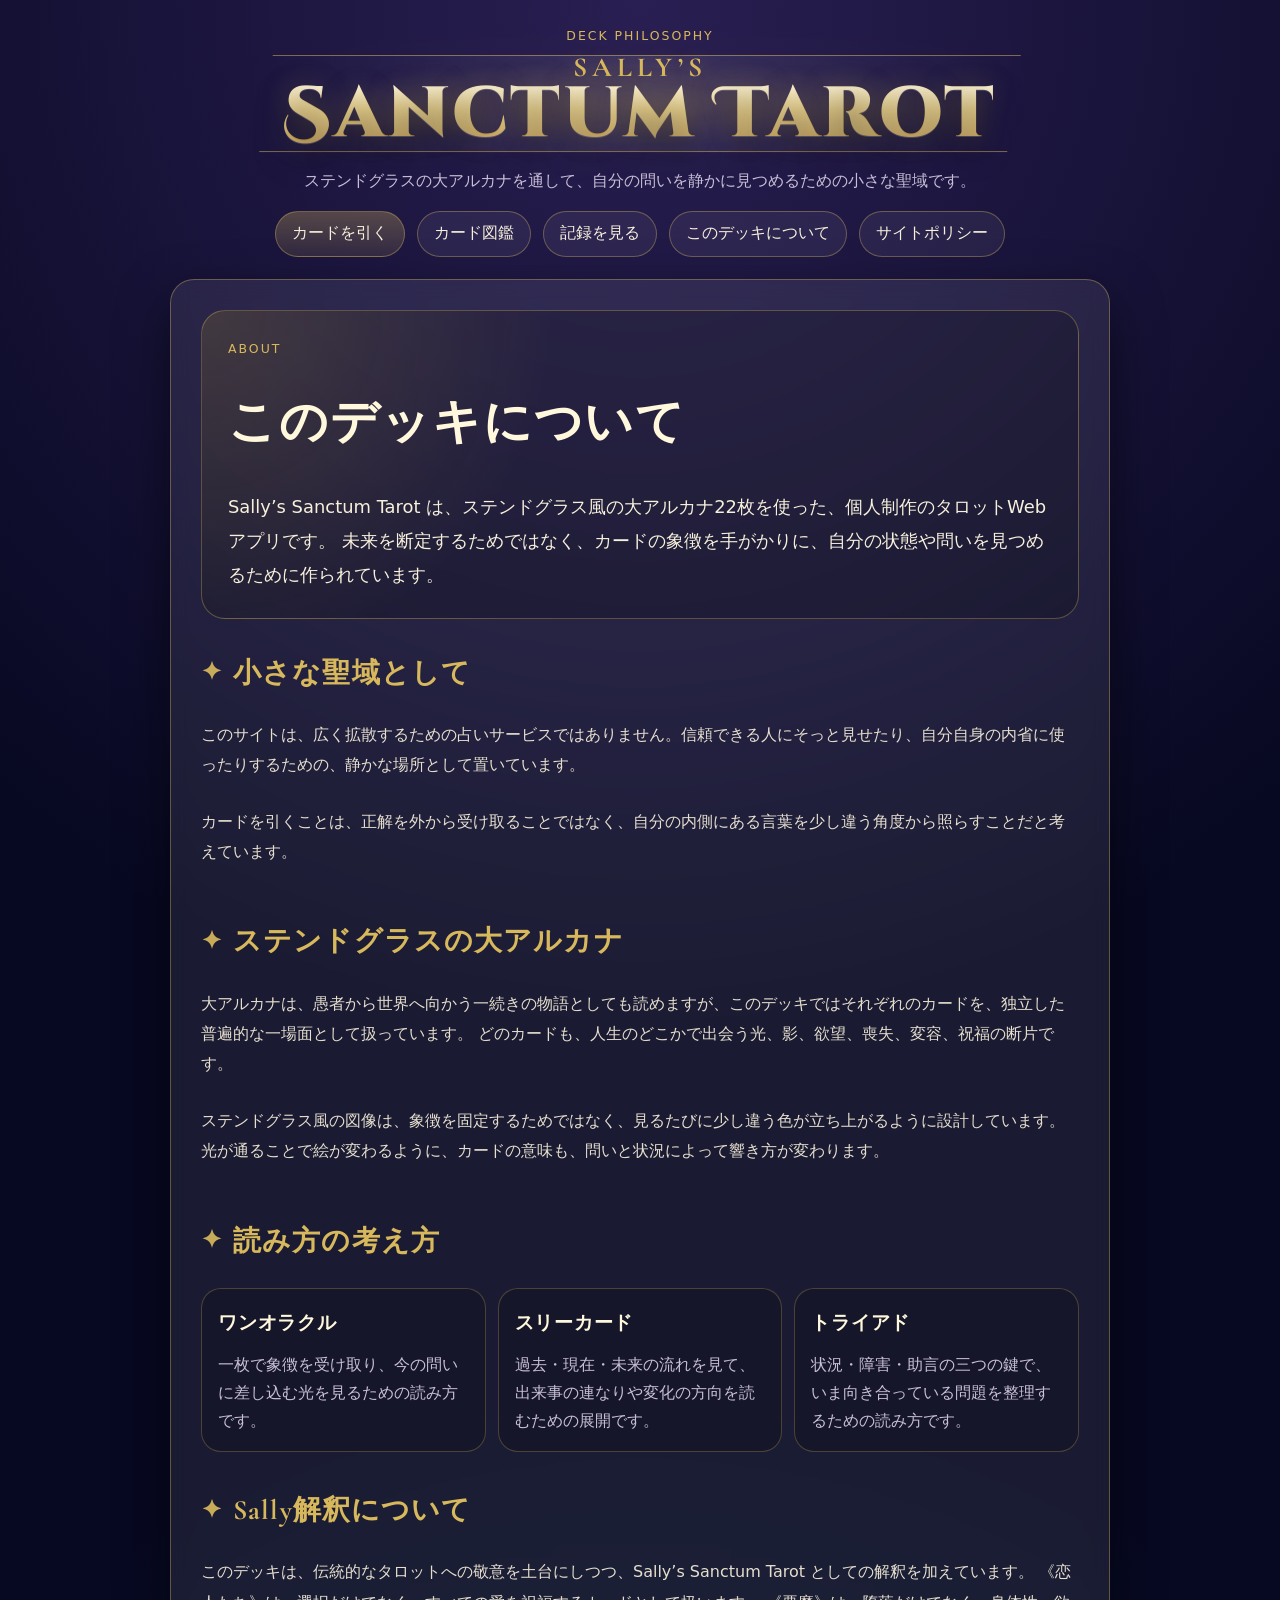
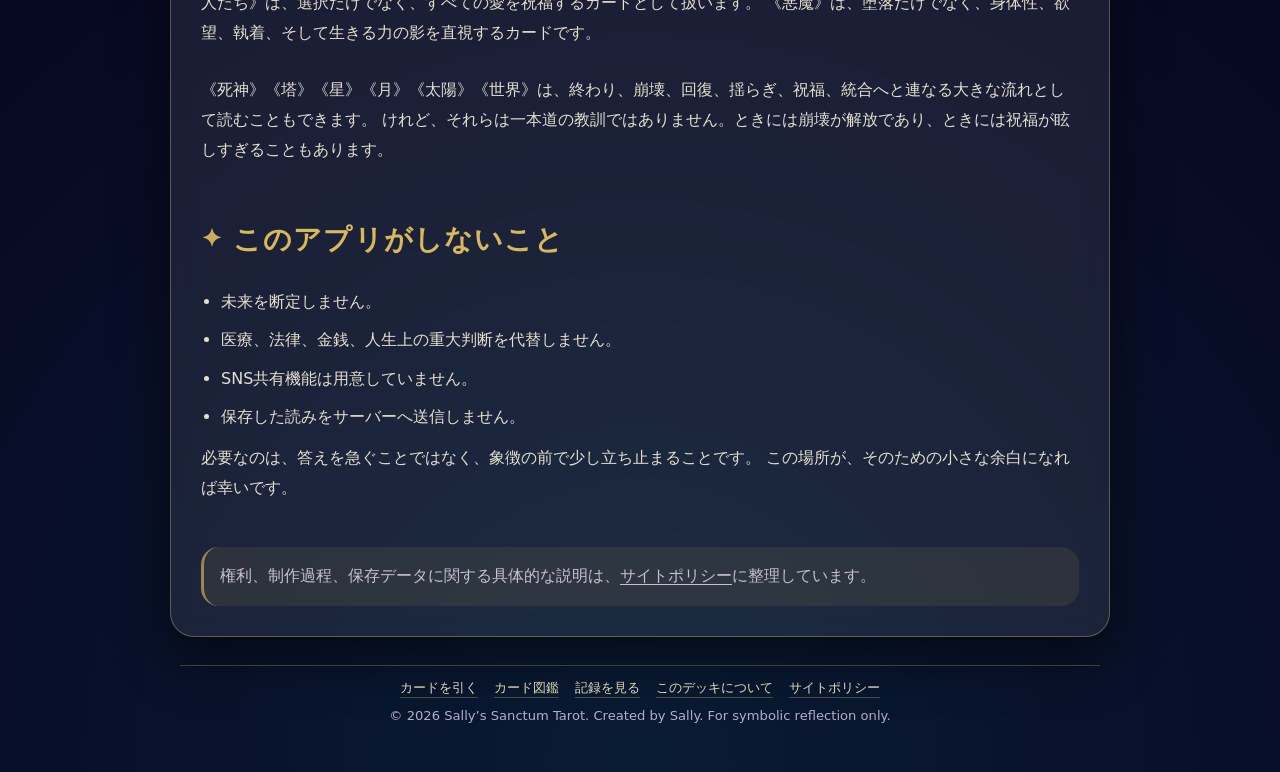
==== about.html @ 6d2faedf "Add files via upload" ====
<!doctype html>
<html lang="ja">
<head>
  <meta charset="utf-8" />
  <meta name="viewport" content="width=device-width, initial-scale=1" />
  <title>About | Sally’s Sanctum Tarot</title>
  <meta name="description" content="Sally’s Sanctum Tarot のデッキ思想。ステンドグラスの大アルカナを通して、象徴的内省のために作られた小さなタロットアプリについて。" />
  <link rel="icon" type="image/png" href="images/favicon.png" />
  <link rel="apple-touch-icon" href="images/favicon.png" />
  <link rel="preconnect" href="https://fonts.googleapis.com" />
  <link rel="preconnect" href="https://fonts.gstatic.com" crossorigin />
  <link href="https://fonts.googleapis.com/css2?family=Cinzel+Decorative:wght@700;900&family=Cormorant+Garamond:wght@600;700&display=swap" rel="stylesheet" />
  <link rel="stylesheet" href="css/app.css" />
  <link rel="stylesheet" href="css/render.css" />
  <script src="js/page.js" defer></script>
</head>
<body>
  <main class="app">
    <header class="app-header">
      <p class="eyebrow">Deck Philosophy</p>
      <h1 class="site-title" aria-label="Sally’s Sanctum Tarot">
        <span class="title-owner">Sally’s</span>
        <span class="title-main">Sanctum Tarot</span>
      </h1>
      <p class="subtitle">ステンドグラスの大アルカナを通して、自分の問いを静かに見つめるための小さな聖域です。</p>
      <nav class="page-nav" aria-label="ページ移動">
        <a class="button-link" href="index.html">カードを引く</a>
        <a class="button-link secondary" href="cards.html">カード図鑑</a>
        <a class="button-link secondary" href="history.html">記録を見る</a>
        <a class="button-link secondary" href="about.html">このデッキについて</a>
        <a class="button-link secondary" href="policy.html">サイトポリシー</a>
      </nav>
    </header>

    <article class="panel about-page" aria-labelledby="about-title">
      <div class="about-hero">
        <p class="eyebrow">About</p>
        <h2 id="about-title">このデッキについて</h2>
        <p class="about-lead">
          Sally’s Sanctum Tarot は、ステンドグラス風の大アルカナ22枚を使った、個人制作のタロットWebアプリです。
          未来を断定するためではなく、カードの象徴を手がかりに、自分の状態や問いを見つめるために作られています。
        </p>
      </div>

      <section class="about-section" aria-labelledby="about-sanctum-title">
        <h3 id="about-sanctum-title">小さな聖域として</h3>
        <p>
          このサイトは、広く拡散するための占いサービスではありません。信頼できる人にそっと見せたり、自分自身の内省に使ったりするための、静かな場所として置いています。
        </p>
        <p>
          カードを引くことは、正解を外から受け取ることではなく、自分の内側にある言葉を少し違う角度から照らすことだと考えています。
        </p>
      </section>

      <section class="about-section" aria-labelledby="about-arcana-title">
        <h3 id="about-arcana-title">ステンドグラスの大アルカナ</h3>
        <p>
          大アルカナは、愚者から世界へ向かう一続きの物語としても読めますが、このデッキではそれぞれのカードを、独立した普遍的な一場面として扱っています。
          どのカードも、人生のどこかで出会う光、影、欲望、喪失、変容、祝福の断片です。
        </p>
        <p>
          ステンドグラス風の図像は、象徴を固定するためではなく、見るたびに少し違う色が立ち上がるように設計しています。
          光が通ることで絵が変わるように、カードの意味も、問いと状況によって響き方が変わります。
        </p>
      </section>

      <section class="about-section" aria-labelledby="about-reading-title">
        <h3 id="about-reading-title">読み方の考え方</h3>
        <div class="principle-grid">
          <section class="principle-card">
            <h4>ワンオラクル</h4>
            <p>一枚で象徴を受け取り、今の問いに差し込む光を見るための読み方です。</p>
          </section>
          <section class="principle-card">
            <h4>スリーカード</h4>
            <p>過去・現在・未来の流れを見て、出来事の連なりや変化の方向を読むための展開です。</p>
          </section>
          <section class="principle-card">
            <h4>トライアド</h4>
            <p>状況・障害・助言の三つの鍵で、いま向き合っている問題を整理するための読み方です。</p>
          </section>
        </div>
      </section>

      <section class="about-section" aria-labelledby="about-symbol-title">
        <h3 id="about-symbol-title">Sally解釈について</h3>
        <p>
          このデッキは、伝統的なタロットへの敬意を土台にしつつ、Sally’s Sanctum Tarot としての解釈を加えています。
          《恋人たち》は、選択だけでなく、すべての愛を祝福するカードとして扱います。
          《悪魔》は、堕落だけでなく、身体性、欲望、執着、そして生きる力の影を直視するカードです。
        </p>
        <p>
          《死神》《塔》《星》《月》《太陽》《世界》は、終わり、崩壊、回復、揺らぎ、祝福、統合へと連なる大きな流れとして読むこともできます。
          けれど、それらは一本道の教訓ではありません。ときには崩壊が解放であり、ときには祝福が眩しすぎることもあります。
        </p>
      </section>

      <section class="about-section" aria-labelledby="about-not-title">
        <h3 id="about-not-title">このアプリがしないこと</h3>
        <ul class="about-list">
          <li>未来を断定しません。</li>
          <li>医療、法律、金銭、人生上の重大判断を代替しません。</li>
          <li>SNS共有機能は用意していません。</li>
          <li>保存した読みをサーバーへ送信しません。</li>
        </ul>
        <p>
          必要なのは、答えを急ぐことではなく、象徴の前で少し立ち止まることです。
          この場所が、そのための小さな余白になれば幸いです。
        </p>
      </section>

      <aside class="about-note" aria-label="補足">
        <p>
          権利、制作過程、保存データに関する具体的な説明は、<a href="policy.html">サイトポリシー</a>に整理しています。
        </p>
      </aside>
    </article>

    <footer class="app-footer" aria-label="サイト情報">
      <nav class="footer-links" aria-label="関連ページ">
        <a href="index.html">カードを引く</a>
        <a href="cards.html">カード図鑑</a>
        <a href="history.html">記録を見る</a>
        <a href="about.html">このデッキについて</a>
        <a href="policy.html">サイトポリシー</a>
      </nav>
      <p>© 2026 Sally’s Sanctum Tarot. Created by Sally. For symbolic reflection only.</p>
    </footer>
  </main>

  <button type="button" id="back-to-top" class="back-to-top" aria-label="ページ上部へ戻る" title="ページ上部へ戻る">↑</button>
</body>
</html>
---- css/app.css ----
:root {
  --bg: #070821;
  --panel: rgba(255, 255, 255, 0.08);
  --panel-strong: rgba(0, 0, 0, 0.34);
  --panel2: rgba(0, 0, 0, 0.22);
  --text: #f7f0dc;
  --muted: #c9bfd6;
  --gold: #d8b85c;
  --gold-soft: rgba(216, 184, 92, 0.16);
  --line: rgba(216, 184, 92, 0.38);
  --line-soft: rgba(255, 255, 255, 0.13);
  --shadow: rgba(0, 0, 0, 0.50);
}

* {
  box-sizing: border-box;
}

body {
  margin: 0;
  min-height: 100vh;
  font-family: system-ui, -apple-system, BlinkMacSystemFont, "Segoe UI", sans-serif;
  color: var(--text);
  background:
    radial-gradient(circle at top, rgba(88, 62, 150, 0.42), transparent 42%),
    radial-gradient(circle at bottom, rgba(14, 84, 103, 0.25), transparent 40%),
    var(--bg);
}

.app {
  width: min(1180px, 100%);
  margin: auto;
  padding: 28px 18px 46px;
}

.app-header {
  text-align: center;
  margin-bottom: 22px;
}

.eyebrow {
  margin: 0 0 8px;
  color: var(--gold);
  letter-spacing: 0.16em;
  text-transform: uppercase;
  font-size: 0.78rem;
}

h1 {
  margin: 0;
}

.site-title {
  position: relative;
  display: inline-grid;
  gap: 0.04em;
  margin: 0 0 12px;
  padding: 0.12em 0.2em 0.18em;
  color: var(--text);
  line-height: 0.94;
  text-align: center;
  text-wrap: balance;
  isolation: isolate;
}

.site-title::before {
  content: "";
  position: absolute;
  inset: 0.14em -0.34em 0.08em;
  z-index: -1;
  border-block: 1px solid rgba(216, 184, 92, 0.52);
  background:
    radial-gradient(ellipse at center, rgba(216, 184, 92, 0.15), transparent 62%),
    linear-gradient(90deg, transparent, rgba(255, 255, 255, 0.09), transparent);
  filter: drop-shadow(0 0 18px rgba(216, 184, 92, 0.16));
  transform: skewX(-8deg);
}

.title-owner {
  font-family: "Cormorant Garamond", Georgia, serif;
  font-size: clamp(1.05rem, 3.5vw, 1.72rem);
  font-weight: 700;
  letter-spacing: 0.18em;
  color: var(--gold);
  text-transform: uppercase;
  text-shadow: 0 0 18px rgba(216, 184, 92, 0.32);
}

.title-main {
  font-family: "Cinzel Decorative", "Cormorant Garamond", Georgia, serif;
  font-size: clamp(2.05rem, 8vw, 4.45rem);
  font-weight: 900;
  letter-spacing: 0.035em;
  background: linear-gradient(180deg, #fff8dd 0%, #e8ca76 42%, #b98b34 100%);
  -webkit-background-clip: text;
  background-clip: text;
  color: transparent;
  text-shadow:
    0 1px 0 rgba(255, 255, 255, 0.18),
    0 0 28px rgba(216, 184, 92, 0.26),
    0 12px 30px rgba(0, 0, 0, 0.55);
}

h2,
h3,
h4 {
  margin: 0 0 10px;
}

p {
  margin-top: 0;
}

.subtitle {
  margin: 0;
  color: var(--muted);
  line-height: 1.75;
}

.panel {
  border: 1px solid var(--line);
  background: var(--panel);
  border-radius: 24px;
  padding: 18px;
  box-shadow: 0 20px 50px var(--shadow);
  backdrop-filter: blur(10px);
}

.question-area {
  display: grid;
  gap: 10px;
  margin-bottom: 16px;
}

label,
.select-label span {
  color: var(--muted);
  font-size: 0.95rem;
}

textarea,
select {
  width: 100%;
  border-radius: 16px;
  border: 1px solid var(--line);
  background: rgba(0, 0, 0, 0.24);
  color: var(--text);
  padding: 14px 15px;
  font: inherit;
  line-height: 1.6;
  outline: none;
}

textarea {
  min-height: 86px;
  resize: vertical;
}

select {
  min-height: 52px;
}

.toggle-label {
  min-height: 52px;
  display: inline-flex;
  align-items: center;
  justify-content: center;
  gap: 10px;
  border: 1px solid var(--line);
  border-radius: 16px;
  background: rgba(0, 0, 0, 0.24);
  color: var(--text);
  padding: 12px 14px;
  cursor: pointer;
  user-select: none;
}

.toggle-label input {
  width: 1.12rem;
  height: 1.12rem;
  accent-color: var(--gold);
}

.toggle-label span {
  color: var(--text);
  font-size: 0.95rem;
}

textarea:focus,
select:focus {
  border-color: var(--gold);
  box-shadow: 0 0 0 3px rgba(216, 184, 92, 0.14);
}

.setting-grid {
  display: grid;
  grid-template-columns: minmax(220px, 360px) repeat(3, minmax(150px, 190px));
  justify-content: center;
  align-items: end;
  gap: 10px;
  margin: 0 0 18px;
}

.select-label {
  display: grid;
  gap: 8px;
}

.controls {
  display: flex;
  flex-wrap: wrap;
  gap: 10px;
  justify-content: center;
  margin: 16px 0 22px;
}

.spread-picker {
  display: grid;
  gap: 12px;
  margin: 18px 0 14px;
}

.spread-picker__prompt {
  margin: 0;
  color: #efe4bf;
  text-align: center;
  line-height: 1.7;
}

.spread-options {
  display: grid;
  grid-template-columns: repeat(3, minmax(0, 1fr));
  gap: 12px;
}

.spread-option {
  min-height: 112px;
  display: grid;
  align-content: center;
  gap: 8px;
  border-radius: 22px;
  padding: 18px 14px;
  text-align: center;
  background:
    radial-gradient(circle at top, rgba(255, 255, 255, 0.12), transparent 42%),
    linear-gradient(180deg, rgba(216, 184, 92, 0.28), rgba(20, 17, 47, 0.62));
}

.spread-option__name {
  color: #fff8dc;
  font-family: "Cormorant Garamond", Georgia, serif;
  font-size: 1.22rem;
  font-weight: 700;
  letter-spacing: 0.06em;
}

.spread-option__desc {
  color: var(--muted);
  font-size: 0.9rem;
  line-height: 1.65;
}

.utility-controls {
  margin-top: 8px;
}

button {
  appearance: none;
  border: 1px solid var(--line);
  border-radius: 999px;
  background: linear-gradient(180deg, rgba(216, 184, 92, 0.30), rgba(216, 184, 92, 0.12));
  color: var(--text);
  padding: 11px 16px;
  font: inherit;
  cursor: pointer;
  transition: transform 0.16s ease, background 0.16s ease, border-color 0.16s ease;
}

button:hover,
button:focus-visible {
  transform: translateY(-1px);
  border-color: var(--gold);
  background: linear-gradient(180deg, rgba(216, 184, 92, 0.42), rgba(216, 184, 92, 0.18));
}

button.secondary {
  background: rgba(255, 255, 255, 0.06);
}

button[hidden],
[hidden] {
  display: none !important;
}

.reading-root {
  display: grid;
  gap: 18px;
}

.library {
  margin-top: 18px;
}

.library-grid {
  display: grid;
  grid-template-columns: 1fr;
  gap: 16px;
  margin-top: 16px;
}

.library-card-full {
  display: grid;
  grid-template-columns: minmax(140px, 210px) 1fr;
  gap: 16px;
  border: 1px solid var(--line);
  border-radius: 22px;
  padding: 14px;
  background: rgba(0, 0, 0, 0.18);
  line-height: 1.7;
}

.library-card-full img {
  width: 100%;
  border-radius: 16px;
  border: 1px solid var(--line-soft);
  box-shadow: 0 14px 30px var(--shadow);
}

.library-body h3 {
  color: var(--gold);
  font-size: 1.28rem;
}

.app-footer {
  margin-top: 18px;
  text-align: center;
  color: var(--muted);
  font-size: 0.9rem;
  line-height: 1.7;
}

.muted {
  color: var(--muted);
}

@media (max-width: 720px) {
  .library-card-full {
    grid-template-columns: 1fr;
  }

  .library-card-full img {
    width: min(240px, 100%);
    margin: auto;
  }
}

@media (max-width: 720px) {
  .spread-options {
    grid-template-columns: 1fr;
  }

  .spread-option {
    min-height: 92px;
  }
}

@media (max-width: 900px) {
  .setting-grid {
    grid-template-columns: repeat(2, minmax(0, 1fr));
    max-width: 680px;
    margin-inline: auto;
  }

  .setting-grid .select-label {
    grid-column: 1 / -1;
  }
}

@media (max-width: 520px) {
  .panel {
    padding: 14px;
  }

  button {
    width: 100%;
  }

  .setting-grid {
    grid-template-columns: 1fr;
  }
}

/* v21: question input removed; compact, accessible select styling. */
.question-area {
  display: none;
}

select {
  appearance: none;
  -webkit-appearance: none;
  color: var(--text);
  background-color: #14112f;
  background-image:
    linear-gradient(45deg, transparent 50%, var(--gold) 50%),
    linear-gradient(135deg, var(--gold) 50%, transparent 50%),
    linear-gradient(to right, rgba(216, 184, 92, 0.22), rgba(216, 184, 92, 0.22));
  background-position:
    calc(100% - 21px) 50%,
    calc(100% - 15px) 50%,
    calc(100% - 44px) 50%;
  background-size: 6px 6px, 6px 6px, 1px 62%;
  background-repeat: no-repeat;
  padding-right: 56px;
  border-color: rgba(216, 184, 92, 0.62);
  box-shadow: inset 0 0 0 1px rgba(255, 255, 255, 0.05);
}

select:hover {
  border-color: var(--gold);
  background-color: #19143a;
}

select:focus,
select:focus-visible {
  border-color: var(--gold);
  box-shadow: 0 0 0 3px rgba(216, 184, 92, 0.22), inset 0 0 0 1px rgba(255, 255, 255, 0.06);
}

select option {
  background-color: #14112f;
  color: #f7f0dc;
}

select option:checked {
  background-color: #3b2f67;
  color: #fff8dc;
}

.select-label span {
  color: #efe4bf;
}

@media (max-width: 520px) {
  .setting-grid {
    grid-template-columns: 1fr;
    gap: 10px;
  }

  .toggle-label {
    justify-content: flex-start;
  }
}

@media (max-width: 520px) {
  .site-title {
    gap: 0.02em;
    margin-bottom: 10px;
    padding-inline: 0;
  }

  .site-title::before {
    inset-inline: -0.1em;
  }

  .title-owner {
    letter-spacing: 0.14em;
  }

  .title-main {
    letter-spacing: 0.015em;
  }
}


/* v26: Compact one-line footer and back-to-top control. */
.app-footer {
  margin: 28px auto 0;
  width: min(920px, 100%);
  border-top: 1px solid rgba(216, 184, 92, 0.34);
  padding: 12px 8px 0;
  text-align: center;
  color: rgba(201, 191, 214, 0.9);
  font-size: 0.82rem;
  line-height: 1.5;
}

.app-footer p {
  margin: 0;
  white-space: normal;
}

.back-to-top {
  position: fixed;
  right: max(16px, env(safe-area-inset-right));
  bottom: max(16px, env(safe-area-inset-bottom));
  z-index: 30;
  width: 48px;
  height: 48px;
  display: inline-grid;
  place-items: center;
  padding: 0;
  border-radius: 999px;
  border: 1px solid rgba(216, 184, 92, 0.72);
  background:
    radial-gradient(circle at 35% 20%, rgba(255, 255, 255, 0.22), transparent 36%),
    linear-gradient(180deg, rgba(216, 184, 92, 0.32), rgba(20, 17, 47, 0.94));
  color: #fff8dc;
  box-shadow:
    0 12px 34px rgba(0, 0, 0, 0.48),
    0 0 22px rgba(216, 184, 92, 0.18);
  font-size: 1.35rem;
  line-height: 1;
  opacity: 0;
  pointer-events: none;
  transform: translateY(12px) scale(0.94);
  transition: opacity 180ms ease, transform 180ms ease, border-color 180ms ease;
}

.back-to-top.is-visible {
  opacity: 1;
  pointer-events: auto;
  transform: translateY(0) scale(1);
}

.back-to-top:hover {
  border-color: var(--gold);
  transform: translateY(-2px) scale(1.03);
}

.back-to-top:focus-visible {
  outline: 3px solid rgba(255, 248, 220, 0.85);
  outline-offset: 3px;
}

@media (max-width: 520px) {
  .app-footer {
    margin-top: 22px;
    padding-inline: 6px;
    font-size: 0.75rem;
  }

  .back-to-top {
    width: 44px;
    height: 44px;
    right: max(12px, env(safe-area-inset-right));
    bottom: max(12px, env(safe-area-inset-bottom));
    font-size: 1.22rem;
  }
}

/* User display preferences. */
html.animations-off,
body.animations-off {
  scroll-behavior: auto !important;
}

body.animations-off .reading-root *,
body.animations-off .reading-root *::before,
body.animations-off .reading-root *::after {
  animation: none !important;
  transition: none !important;
}

body.animations-off .slot {
  opacity: 1 !important;
  transform: none !important;
}

body.animations-off .slot .card {
  transition: none !important;
}

body.animations-off .slot.synergy-glow .card-stage::after {
  opacity: 0 !important;
  box-shadow: none !important;
}

body.animations-off .detail-carousel .detail-panel {
  transition: none !important;
}

/* v30: local reading history. */
.button-link {
  appearance: none;
  display: inline-flex;
  align-items: center;
  justify-content: center;
  min-height: 46px;
  border: 1px solid var(--line);
  border-radius: 999px;
  background: linear-gradient(180deg, rgba(216, 184, 92, 0.30), rgba(216, 184, 92, 0.12));
  color: var(--text);
  padding: 11px 16px;
  font: inherit;
  text-decoration: none;
  cursor: pointer;
  transition: transform 0.16s ease, background 0.16s ease, border-color 0.16s ease;
}

.button-link:hover,
.button-link:focus-visible {
  transform: translateY(-1px);
  border-color: var(--gold);
  background: linear-gradient(180deg, rgba(216, 184, 92, 0.42), rgba(216, 184, 92, 0.18));
}

.button-link.secondary {
  background: rgba(255, 255, 255, 0.06);
}

.page-nav {
  display: flex;
  flex-wrap: wrap;
  justify-content: center;
  gap: 12px;
  margin-top: 16px;
}

.page-nav .button-link {
  width: auto;
}

.reading-actions {
  display: flex;
  align-items: center;
  justify-content: space-between;
  gap: 14px;
  padding: 12px 14px;
  border: 1px solid var(--line-soft);
  border-radius: 18px;
  background: linear-gradient(180deg, rgba(216, 184, 92, 0.12), rgba(0, 0, 0, 0.14));
}

.reading-action-buttons {
  display: flex;
  flex-wrap: wrap;
  justify-content: flex-end;
  gap: 10px;
}

.reading-actions .reading-save-status {
  min-height: 0;
  text-align: left;
}

.reading-actions .reading-action-buttons button {
  flex: 0 0 auto;
  min-height: 40px;
  padding: 9px 14px;
}

.reading-actions--top {
  margin: 18px 0 16px;
}

.reading-actions--bottom {
  margin-top: 18px;
}

.reading-actions button[disabled] {
  cursor: default;
  opacity: 0.72;
  transform: none;
}

.reading-save-status {
  min-height: 1.6em;
  margin: 0;
  color: var(--muted);
  line-height: 1.6;
  text-align: center;
}

.reading-save-status a {
  color: var(--gold);
}

@media (max-width: 640px) {
  .reading-actions {
    align-items: stretch;
    flex-direction: column;
    text-align: center;
  }

  .reading-actions .reading-save-status {
    text-align: center;
  }

  .reading-action-buttons {
    justify-content: center;
    width: 100%;
  }

  .reading-action-buttons button {
    flex: 1 1 150px;
  }
}

.history-page {
  display: grid;
  gap: 16px;
}

.history-page-header {
  display: flex;
  justify-content: space-between;
  align-items: start;
  gap: 14px;
}

.history-page-header .eyebrow {
  margin-bottom: 4px;
}

.history-page-header h2 {
  color: var(--text);
}

.storage-note {
  margin: 0;
  border: 1px solid var(--line-soft);
  border-radius: 16px;
  padding: 12px 14px;
  background: rgba(0, 0, 0, 0.18);
  color: var(--muted);
  line-height: 1.75;
}

.history-filters {
  display: grid;
  grid-template-columns: minmax(160px, 1fr) minmax(160px, 1fr) minmax(150px, 0.85fr) auto;
  align-items: end;
  gap: 12px;
  border: 1px solid var(--line-soft);
  border-radius: 18px;
  padding: 14px;
  background: rgba(0, 0, 0, 0.14);
}

.history-filter-field {
  display: grid;
  gap: 7px;
}

.history-filter-field label {
  color: #efe4bf;
  font-size: 0.88rem;
  letter-spacing: 0.08em;
}

.history-filter-field select,
.history-filter-field input[type="date"] {
  width: 100%;
  min-height: 44px;
  border: 1px solid var(--line);
  border-radius: 12px;
  background: rgba(20, 12, 34, 0.94);
  color: var(--text);
  padding: 10px 12px;
  font: inherit;
  color-scheme: dark;
}

.history-filter-field select:focus,
.history-filter-field input[type="date"]:focus {
  outline: 2px solid rgba(216, 184, 92, 0.78);
  outline-offset: 2px;
  border-color: var(--gold);
}

.history-filter-actions {
  display: flex;
  align-items: end;
}

.history-filter-actions button {
  min-height: 44px;
  white-space: nowrap;
}

.history-filter-actions button:not([disabled]) {
  border-color: rgba(216, 184, 92, 0.62);
  color: #fff5d4;
}

.history-filter-actions button[disabled] {
  cursor: default;
  opacity: 0.62;
  transform: none;
}

.history-filter-status {
  grid-column: 1 / -1;
  margin: 0;
  color: var(--muted);
  font-size: 0.92rem;
  line-height: 1.6;
}

.history-root {
  display: grid;
  gap: 14px;
}

.history-entry {
  border: 1px solid var(--line);
  border-radius: 22px;
  padding: 14px;
  background: rgba(0, 0, 0, 0.18);
  box-shadow: 0 14px 34px rgba(0, 0, 0, 0.22);
}

.history-entry-header {
  display: flex;
  justify-content: space-between;
  align-items: start;
  gap: 14px;
  margin-bottom: 10px;
}

.history-entry-header h3 {
  margin-bottom: 5px;
  color: var(--gold);
  font-family: "Cormorant Garamond", Georgia, serif;
  font-size: 1.32rem;
  letter-spacing: 0.04em;
}

.history-date,
.history-meta,
.history-flow,
.history-summary {
  line-height: 1.75;
}

.history-date {
  margin: 0 0 4px;
  color: #efe4bf;
  font-size: 0.92rem;
}

.history-meta,
.history-flow {
  margin: 0;
  color: var(--muted);
}

.history-summary {
  margin: 10px 0 0;
  color: var(--text);
}

.history-thumbnail-strip {
  display: flex;
  flex-wrap: wrap;
  align-items: flex-start;
  gap: 8px;
  margin: 10px 0 6px;
}

.history-thumbnail-button {
  position: relative;
  display: grid;
  justify-items: center;
  gap: 5px;
  width: 54px;
  min-height: auto;
  padding: 0;
  border: 0;
  border-radius: 12px;
  background: transparent;
  color: var(--muted);
  font-size: 0.72rem;
  line-height: 1.25;
  box-shadow: none;
}

.history-thumbnail-button img {
  display: block;
  width: 46px;
  aspect-ratio: 2 / 3;
  object-fit: cover;
  border: 1px solid var(--line-soft);
  border-radius: 8px;
  background: #111;
  box-shadow: 0 8px 18px rgba(0, 0, 0, 0.30);
  transition: transform 160ms ease, filter 160ms ease, border-color 160ms ease;
}

.history-thumbnail-button.reversed img {
  transform: rotate(180deg);
}

.history-thumbnail-button:hover,
.history-thumbnail-button:focus-visible {
  transform: none;
  background: transparent;
}

.history-thumbnail-button:hover img,
.history-thumbnail-button:focus-visible img {
  filter: brightness(1.08) saturate(1.08);
  border-color: rgba(216, 184, 92, 0.72);
}

.history-thumbnail-button.reversed:hover img,
.history-thumbnail-button.reversed:focus-visible img {
  transform: rotate(180deg) translateY(-1px);
}

.history-thumbnail-button:not(.reversed):hover img,
.history-thumbnail-button:not(.reversed):focus-visible img {
  transform: translateY(-1px);
}

.history-thumbnail-button span {
  max-width: 72px;
  overflow: hidden;
  text-overflow: ellipsis;
  white-space: nowrap;
}

.history-entry-actions {
  display: flex;
  flex-wrap: wrap;
  justify-content: flex-end;
  gap: 8px;
}

button.danger,
.button-link.danger {
  border-color: rgba(236, 145, 145, 0.42);
}

button.danger:hover,
button.danger:focus-visible,
.button-link.danger:hover,
.button-link.danger:focus-visible {
  border-color: rgba(255, 184, 184, 0.78);
}

.history-detail {
  display: grid;
  gap: 16px;
  margin-top: 14px;
  padding-top: 14px;
  border-top: 1px solid var(--line-soft);
}

.history-card-list {
  display: grid;
  gap: 12px;
}

.history-card-item {
  display: grid;
  grid-template-columns: minmax(86px, 132px) minmax(0, 1fr);
  gap: 14px;
  border: 1px solid var(--line-soft);
  border-radius: 18px;
  padding: 12px;
  background: rgba(0, 0, 0, 0.16);
}

.history-card-figure {
  margin: 0;
  align-self: start;
}

.history-card-image-button {
  position: relative;
  display: block;
  width: 100%;
  border-radius: 13px;
}

.history-card-image-button img {
  transition: filter 180ms ease, transform 180ms ease;
}

.history-card-image-button:hover img,
.history-card-image-button:focus-visible img {
  filter: brightness(1.08) saturate(1.08);
}

.history-card-image-button:hover .image-zoom-hint,
.history-card-image-button:focus-visible .image-zoom-hint {
  opacity: 1;
  transform: translateY(0);
}

.history-card-figure img {
  width: 100%;
  aspect-ratio: 2 / 3;
  object-fit: cover;
  display: block;
  border-radius: 13px;
  border: 1px solid var(--line-soft);
  box-shadow: 0 12px 24px var(--shadow);
  background: #111;
}

.history-card-figure.reversed img {
  transform: rotate(180deg);
}

.history-card-body {
  min-width: 0;
  line-height: 1.75;
}

.history-card-body h4 {
  margin-bottom: 4px;
  color: var(--text);
  font-size: 1.12rem;
}

.history-card-body .slot-title {
  text-align: left;
}

.history-pairs {
  display: grid;
  gap: 10px;
}

.history-pairs h3 {
  color: var(--gold);
}

.history-empty p {
  margin-bottom: 6px;
}

@media (max-width: 720px) {
  .history-page-header,
  .history-entry-header {
    display: grid;
  }

  .history-card-item {
    grid-template-columns: minmax(0, 1fr);
    gap: 12px;
  }

  .history-card-figure {
    width: min(152px, 44vw);
    justify-self: center;
  }

  .history-card-body {
    width: 100%;
  }

  .history-filters {
    grid-template-columns: 1fr;
  }

  .history-filter-actions {
    align-items: stretch;
  }

  .history-filter-actions button {
    width: 100%;
  }

  .history-entry-actions {
    justify-content: stretch;
  }

  .history-entry-actions button {
    flex: 1 1 auto;
  }
}

@media (max-width: 520px) {
  .button-link {
    width: 100%;
  }

  .page-nav {
    align-items: stretch;
  }

  .history-card-item {
    padding: 10px;
  }

  .history-thumbnail-strip {
    gap: 7px;
  }

  .history-thumbnail-button {
    width: 50px;
  }

  .history-thumbnail-button img {
    width: 42px;
  }

  .history-card-figure {
    width: min(140px, 52vw);
  }

  .history-entry-actions button {
    width: 100%;
  }
}


/* v41: About / Deck Philosophy page. */
.footer-links {
  display: flex;
  flex-wrap: wrap;
  justify-content: center;
  gap: 8px 16px;
  margin: 0 0 8px;
}

.footer-links a {
  color: #efe4bf;
  text-decoration: none;
  border-bottom: 1px solid rgba(216, 184, 92, 0.34);
  transition: color 160ms ease, border-color 160ms ease;
}

.footer-links a:hover,
.footer-links a:focus-visible {
  color: #fff8dc;
  border-color: var(--gold);
}

.about-page {
  display: grid;
  gap: 24px;
  width: min(940px, 100%);
  margin: 0 auto;
  padding: clamp(18px, 3vw, 30px);
  line-height: 1.9;
}

.about-hero {
  display: grid;
  gap: 10px;
  padding: clamp(16px, 3vw, 26px);
  border: 1px solid rgba(216, 184, 92, 0.34);
  border-radius: 24px;
  background:
    radial-gradient(circle at top left, rgba(216, 184, 92, 0.18), transparent 38%),
    rgba(0, 0, 0, 0.18);
}

.about-hero h2 {
  color: #fff8dc;
  font-family: "Cormorant Garamond", Georgia, serif;
  font-size: clamp(1.8rem, 6vw, 3rem);
  letter-spacing: 0.04em;
}

.about-lead {
  margin: 0;
  color: #f7f0dc;
  font-size: clamp(1rem, 2.4vw, 1.12rem);
  line-height: 1.9;
}

.about-section {
  display: grid;
  gap: 10px;
  padding-block: 4px;
}

.about-section h3 {
  display: inline-flex;
  align-items: center;
  gap: 10px;
  color: var(--gold);
  font-family: "Cormorant Garamond", Georgia, serif;
  font-size: clamp(1.35rem, 4vw, 1.75rem);
  letter-spacing: 0.04em;
}

.about-section h3::before {
  content: "✦";
  color: rgba(216, 184, 92, 0.92);
  font-size: 0.9em;
}

.about-section p,
.about-section li {
  color: rgba(247, 240, 220, 0.92);
}

.principle-grid {
  display: grid;
  grid-template-columns: repeat(3, minmax(0, 1fr));
  gap: 12px;
}

.principle-card {
  border: 1px solid rgba(216, 184, 92, 0.28);
  border-radius: 20px;
  padding: 16px;
  background: rgba(0, 0, 0, 0.18);
}

.principle-card h4 {
  color: #fff8dc;
  font-family: "Cormorant Garamond", Georgia, serif;
  font-size: 1.2rem;
  letter-spacing: 0.04em;
}

.principle-card p {
  margin: 0;
  color: var(--muted);
  line-height: 1.75;
}

.about-list {
  display: grid;
  gap: 8px;
  margin: 0;
  padding-left: 1.25em;
}

.about-note {
  border-left: 3px solid rgba(216, 184, 92, 0.64);
  border-radius: 18px;
  padding: 14px 16px;
  background: rgba(216, 184, 92, 0.10);
  color: var(--muted);
}

.about-note p {
  margin: 0;
}

@media (max-width: 720px) {
  .principle-grid {
    grid-template-columns: 1fr;
  }

  .about-page {
    gap: 20px;
  }
}

@media (max-width: 520px) {
  .footer-links {
    gap: 6px 12px;
    font-size: 0.76rem;
  }

  .about-hero,
  .principle-card,
  .about-note {
    border-radius: 18px;
  }
}

.policy-page h4 {
  margin: 22px 0 8px;
  color: var(--gold-light);
  font-size: 1.02rem;
}

.policy-page a,
.about-note a {
  color: var(--gold-light);
  text-underline-offset: 3px;
}

.policy-page a:hover,
.policy-page a:focus-visible,
.about-note a:hover,
.about-note a:focus-visible {
  color: var(--gold);
}

.policy-meta {
  margin-top: 16px;
  color: var(--muted);
  font-size: 0.92rem;
}


.cards-page {
  display: grid;
  gap: 18px;
}

.cards-page-hero {
  display: grid;
  gap: 8px;
}

.arcana-thumb-nav {
  display: grid;
  gap: 10px;
}

.arcana-thumb-nav__label {
  margin: 0;
  color: var(--muted);
  font-size: 0.92rem;
  line-height: 1.5;
}

.arcana-thumb-list {
  display: flex;
  flex-wrap: wrap;
  gap: 12px 10px;
  align-items: flex-start;
  max-width: 100%;
  overflow-x: hidden;
}

.arcana-thumb-button {
  width: clamp(117px, 12vw, 158px);
  min-height: 0;
  display: grid;
  justify-items: center;
  padding: 0;
  border: 0;
  border-radius: 8px;
  background: transparent;
  line-height: 0;
}

.arcana-thumb-button img {
  width: 100%;
  aspect-ratio: 2 / 3;
  object-fit: cover;
  border-radius: 7px;
  box-shadow: 0 8px 16px rgba(0, 0, 0, 0.28);
}

.arcana-thumb-button:hover,
.arcana-thumb-button:focus-visible {
  background: transparent;
  box-shadow: 0 0 0 2px rgba(216, 184, 92, 0.86), 0 0 18px rgba(216, 184, 92, 0.28);
  transform: translateY(-1px);
}

.cards-tools {
  display: grid;
  gap: 16px;
  padding: 14px;
  border: 1px solid var(--line-soft);
  border-radius: 20px;
  background: rgba(0, 0, 0, 0.16);
}

.cards-search-field {
  display: grid;
  gap: 8px;
}

.cards-search-field input[type="search"] {
  width: 100%;
  min-height: 52px;
  border-radius: 16px;
  border: 1px solid var(--line);
  background: rgba(0, 0, 0, 0.24);
  color: var(--text);
  padding: 14px 15px;
  font: inherit;
  line-height: 1.6;
  outline: none;
}

.cards-search-field input[type="search"]:focus {
  border-color: var(--gold);
  box-shadow: 0 0 0 3px rgba(216, 184, 92, 0.14);
}

.theme-switcher {
  display: grid;
  gap: 14px;
  margin: 0;
  padding: 0;
  border: 0;
}

.theme-switcher legend {
  color: var(--muted);
  font-size: 0.95rem;
  padding: 0;
  margin-bottom: 6px;
}

.theme-chip-group {
  display: flex;
  flex-wrap: wrap;
  gap: 10px;
}

.theme-chip {
  width: auto;
  min-height: 42px;
  padding: 9px 14px;
  background: rgba(255, 255, 255, 0.06);
}

.theme-chip.is-active {
  border-color: var(--gold);
  background: linear-gradient(180deg, rgba(216, 184, 92, 0.36), rgba(216, 184, 92, 0.16));
  color: #fff8dc;
  box-shadow: 0 0 0 3px rgba(216, 184, 92, 0.10);
}

.cards-status {
  margin: 0;
  color: var(--muted);
  line-height: 1.7;
}

.cards-grid {
  display: grid;
  grid-template-columns: 1fr;
  gap: 16px;
}

.cards-index-card {
  display: grid;
  grid-template-columns: 1fr;
  align-items: start;
  gap: 14px;
  border: 1px solid var(--line);
  border-radius: 22px;
  padding: 14px;
  background: rgba(0, 0, 0, 0.18);
  line-height: 1.7;
  scroll-margin-top: 18px;
}

.cards-index-card:focus {
  outline: none;
}

.cards-index-card.is-scroll-highlight {
  animation: cards-scroll-highlight 1200ms ease-out;
}

@keyframes cards-scroll-highlight {
  0% {
    border-color: var(--gold);
    box-shadow: 0 0 0 4px rgba(216, 184, 92, 0.18), 0 0 30px rgba(216, 184, 92, 0.16);
  }
  100% {
    border-color: var(--line);
    box-shadow: none;
  }
}

.cards-card-image {
  width: min(260px, 72vw);
  justify-self: center;
  align-self: start;
  border-radius: 18px;
  padding: 0;
  background: transparent;
}

.cards-card-image img {
  display: block;
  width: 100%;
  border-radius: 16px;
  border: 1px solid var(--line-soft);
  box-shadow: 0 14px 30px var(--shadow);
}

.cards-index-body {
  min-width: 0;
}

.cards-index-body h3 {
  margin-bottom: 2px;
  color: var(--gold);
  font-size: 1.28rem;
}

.cards-card-number,
.cards-card-en {
  margin: 0;
  color: var(--muted);
}

.cards-card-number {
  font-family: "Cormorant Garamond", Georgia, serif;
  letter-spacing: 0.12em;
  text-transform: uppercase;
}

.cards-card-en {
  margin-bottom: 10px;
  font-style: italic;
}

.cards-preview {
  margin: 10px 0;
}

.cards-card-detail {
  margin-top: 12px;
}

.cards-detail-grid {
  display: grid;
  grid-template-columns: 1fr;
  gap: 14px;
}

.is-selected-theme {
  border-color: rgba(216, 184, 92, 0.34);
  background: rgba(216, 184, 92, 0.08);
}

.cards-empty {
  grid-column: 1 / -1;
}

@media (max-width: 760px) {
  .cards-card-image {
    width: min(230px, 72vw);
  }
}

@media (max-width: 560px) {
  .arcana-thumb-list {
    gap: 10px 8px;
  }

  .arcana-thumb-button {
    width: clamp(96px, 31vw, 124px);
  }

  .cards-tools {
    padding: 12px;
  }

  .theme-chip-group {
    gap: 8px;
  }

  .theme-chip {
    flex: 1 1 calc(50% - 8px);
    width: auto;
  }

  .cards-detail-grid {
    grid-template-columns: 1fr;
  }
}

@media (max-width: 520px) {
  .page-nav .button-link {
    width: auto;
  }
}
---- css/render.css ----
.spread {
  display: grid;
  gap: 18px;
  align-items: stretch;
  overflow-x: auto;
  padding: 4px 2px 12px;
  scrollbar-width: thin;
}

.spread-three {
  grid-template-columns: repeat(3, minmax(190px, 1fr));
}

.spread-one {
  grid-template-columns: minmax(0, 300px);
  justify-content: center;
  overflow-x: visible;
}

.slot {
  position: relative;
  border: 1px solid var(--line);
  border-radius: 22px;
  padding: 14px;
  background: var(--panel2);
  min-width: 0;
  opacity: 0;
  transform: translateY(14px) scale(0.985);
  animation: dealIn 0.56s ease forwards;
  animation-delay: calc(var(--slot-index, 0) * 130ms);
  transition: border-color 0.18s ease, box-shadow 0.18s ease, transform 0.18s ease;
  cursor: pointer;
  height: 100%;
  display: flex;
  flex-direction: column;
}

.slot:hover,
.slot:focus-within {
  border-color: var(--gold);
  box-shadow: 0 0 0 1px rgba(216, 184, 92, 0.26), 0 18px 36px rgba(0, 0, 0, 0.28);
}

@keyframes dealIn {
  to {
    opacity: 1;
    transform: translateY(0) scale(1);
  }
}

/* Synergy flash: glow only the visible card image outline, not the whole slot panel. */
.card-stage {
  position: relative;
}

.card-stage::after {
  content: "";
  position: absolute;
  inset: 0;
  border-radius: 18px;
  pointer-events: none;
  z-index: 6;
  opacity: 0;
}

.slot.synergy-glow .card-stage::after {
  animation: synergyImageOutline 1.25s ease-out 1 both;
}

@keyframes synergyImageOutline {
  0% {
    opacity: 0;
    box-shadow: 0 0 0 0 rgba(216, 184, 92, 0);
  }
  16% {
    opacity: 1;
    box-shadow:
      0 0 0 2px rgba(255, 226, 142, 0.98),
      0 0 18px 5px rgba(255, 226, 142, 0.78),
      0 0 38px 12px rgba(255, 226, 142, 0.34);
  }
  58% {
    opacity: 0.7;
    box-shadow:
      0 0 0 1px rgba(245, 216, 122, 0.68),
      0 0 14px 4px rgba(245, 216, 122, 0.42);
  }
  100% {
    opacity: 0;
    box-shadow: 0 0 0 0 rgba(216, 184, 92, 0);
  }
}

@media (prefers-reduced-motion: reduce) {
  .slot {
    opacity: 1;
    transform: none;
    animation: none;
  }

  .slot.synergy-glow .card-stage::after {
    animation: none;
    opacity: 1;
    box-shadow: 0 0 0 2px rgba(245, 216, 122, 0.72), 0 0 18px rgba(245, 216, 122, 0.45);
  }
}

.slot-title {
  margin: 0 0 10px;
  color: var(--gold);
  text-align: center;
  font-weight: 700;
  letter-spacing: 0.06em;
}

.card-stage {
  perspective: 1100px;
  width: min(100%, 240px);
  margin: 0 auto 12px;
  padding: 0;
  border: 0;
  background: transparent;
  display: block;
  cursor: pointer;
  flex: 0 0 auto;
}

.card-stage:hover,
.card-stage:focus-visible {
  transform: none;
  border: 0;
  background: transparent;
  outline: 2px solid var(--gold);
  outline-offset: 6px;
}

.card {
  width: 100%;
  aspect-ratio: 2 / 3;
  position: relative;
  transform-style: preserve-3d;
  transition: transform 0.7s ease;
  display: block;
}

.slot.revealed .card {
  transform: rotateY(180deg);
}

.face {
  position: absolute;
  inset: 0;
  backface-visibility: hidden;
  border-radius: 18px;
  overflow: hidden;
  border: 1px solid rgba(255, 255, 255, 0.24);
  box-shadow: 0 18px 36px var(--shadow);
  background: #111;
}

.face img {
  width: 100%;
  height: 100%;
  object-fit: cover;
  display: block;
}

.front {
  transform: rotateY(180deg);
}

.reversed .front img {
  transform: rotate(180deg);
}

.slot-card-summary {
  display: flex;
  flex: 1 1 auto;
  flex-direction: column;
  text-align: center;
  line-height: 1.65;
  min-height: 188px;
  visibility: hidden;
  opacity: 0;
  pointer-events: none;
  transition: opacity 0.22s ease;
}

.slot.revealed .slot-card-summary {
  visibility: visible;
  opacity: 1;
  pointer-events: auto;
}

.card-name {
  margin: 0 0 4px;
  font-size: 1.16rem;
  color: var(--text);
}

.orientation {
  margin: 0 0 8px;
  color: var(--muted);
}

.slot-lead {
  margin: 8px 0 0;
  color: var(--text);
  font-size: 0.92rem;
}

.slot-hint {
  margin: auto 0 0;
  padding-top: 9px;
  color: var(--muted);
  font-size: 0.78rem;
}

.detail-reader {
  width: 100%;
  max-width: none;
  margin: 4px 0 0;
  display: grid;
  gap: 12px;
}

.detail-tabs {
  display: flex;
  flex-wrap: wrap;
  gap: 8px;
  justify-content: center;
  border: 1px solid var(--line);
  border-radius: 999px;
  padding: 8px;
  background: rgba(0, 0, 0, 0.18);
}

.detail-tab {
  padding: 9px 13px;
  font-size: 0.92rem;
  background: rgba(255, 255, 255, 0.05);
}

.detail-tab.is-active {
  border-color: var(--gold);
  background: linear-gradient(180deg, rgba(216, 184, 92, 0.36), rgba(216, 184, 92, 0.14));
  box-shadow: 0 0 0 2px rgba(216, 184, 92, 0.12);
}

.detail-panels {
  display: grid;
  gap: 12px;
}

.detail-panel {
  border: 1px solid var(--line);
  border-radius: 22px;
  padding: 16px;
  background: var(--panel2);
  line-height: 1.85;
}

.detail-panel[hidden] {
  display: none !important;
}

.card-detail-header {
  text-align: center;
  border-bottom: 1px solid var(--line-soft);
  padding-bottom: 12px;
  margin-bottom: 14px;
}

.reading-overview {
  display: grid;
  gap: 12px;
}

.reading-question {
  margin: 0;
  line-height: 1.8;
}

.reading-question span,
.overview-grid span,
.data-grid span {
  display: block;
  color: var(--gold);
  font-size: 0.78rem;
  letter-spacing: 0.08em;
  margin-bottom: 3px;
}

.overview-grid,
.data-grid {
  display: grid;
  grid-template-columns: repeat(auto-fit, minmax(170px, 1fr));
  gap: 10px;
}

.overview-grid div,
.data-grid div {
  border: 1px solid var(--line-soft);
  border-radius: 14px;
  padding: 10px;
  background: rgba(0, 0, 0, 0.17);
  line-height: 1.6;
}

.core-meaning,
.lead {
  color: var(--text);
}

.section-lead {
  color: var(--muted);
}

.result-section {
  border: 1px solid var(--line-soft);
  border-radius: 16px;
  background: rgba(0, 0, 0, 0.17);
  padding: 0;
  margin: 10px 0;
}

.result-section > summary {
  cursor: pointer;
  color: var(--gold);
  font-weight: 700;
  padding: 11px 12px;
}

.result-section > p,
.result-section > ul,
.result-section > h3,
.result-section > h4,
.result-section > .tag-line,
.result-section > .data-grid,
.result-section > .mini-section {
  margin-left: 12px;
  margin-right: 12px;
}

.result-section > p:last-child,
.result-section > ul:last-child,
.result-section > .tag-line:last-child,
.result-section > .data-grid:last-child,
.result-section > .mini-section:last-child {
  margin-bottom: 12px;
}

.result-section ul {
  padding-left: 1.3rem;
  line-height: 1.75;
}

.tag-line {
  line-height: 2;
}

.tag-line span {
  display: inline-block;
  margin: 2px 5px 2px 0;
  padding: 2px 8px;
  border: 1px solid var(--line-soft);
  border-radius: 999px;
  background: var(--gold-soft);
  color: var(--text);
  font-size: 0.92rem;
}

.meta-line {
  color: var(--muted);
}

.mini-section {
  padding: 8px 0;
  border-top: 1px solid var(--line-soft);
}

.mini-section:first-of-type {
  border-top: 0;
}

.pair-section h2 {
  text-align: center;
  color: var(--gold);
}

.pair-grid {
  display: grid;
  grid-template-columns: 1fr;
  gap: 12px;
}

.pair-card {
  border: 1px solid var(--line-soft);
  border-radius: 16px;
  padding: 12px;
  background: rgba(0, 0, 0, 0.18);
  line-height: 1.7;
}

.pair-card.defined {
  border-color: var(--line);
  background: rgba(216, 184, 92, 0.08);
}

.pair-label,
.pair-source {
  color: var(--muted);
  font-size: 0.9rem;
}

.empty-state {
  text-align: center;
  color: var(--muted);
  line-height: 1.8;
  padding: 30px 10px;
}

@media (max-width: 760px) {
  .spread-three {
    grid-template-columns: repeat(3, minmax(170px, 1fr));
  }

  .card-stage {
    width: min(100%, 205px);
  }

  .detail-tabs {
    border-radius: 18px;
  }
}

@media (max-width: 520px) {
  .slot {
    padding: 12px;
  }

  .spread {
    margin-left: -4px;
    margin-right: -4px;
    padding-left: 4px;
    padding-right: 4px;
  }

  .spread-three {
    grid-template-columns: repeat(3, minmax(150px, 1fr));
  }

  .card-stage {
    width: min(100%, 170px);
  }

  .slot-card-summary {
    min-height: 104px;
  }

  .slot-lead {
    display: none;
  }

  .detail-panel {
    padding: 13px;
  }
}

@media (max-width: 520px) {
  .detail-tabs .detail-tab {
    width: auto;
    flex: 1 1 auto;
  }
}

/* v12 responsive reflow: avoid horizontal scrolling on narrow screens. */
.spread,
.detail-reader,
.detail-panel,
.result-section,
.slot,
.card-detail-header,
.overview-grid,
.data-grid,
.pair-grid,
.pair-card {
  min-width: 0;
}

.detail-panel,
.result-section,
.pair-card,
.slot-card-summary {
  overflow-wrap: anywhere;
  word-break: normal;
}

.spread {
  overflow-x: visible;
  width: 100%;
}

.spread-three {
  grid-template-columns: repeat(3, minmax(0, 1fr));
}

.card-stage {
  width: min(100%, 240px);
  max-width: 100%;
}

@media (max-width: 860px) {
  .spread {
    gap: 14px;
  }

  .slot {
    padding: 12px;
    border-radius: 20px;
  }

  .slot-title {
    font-size: 0.95rem;
  }

  .card-stage {
    width: min(100%, 205px);
  }

  .slot-card-summary {
    min-height: 170px;
  }
}

@media (max-width: 680px) {
  .spread-three {
    grid-template-columns: minmax(0, min(360px, 100%));
    justify-content: center;
  }

  .spread-one {
    grid-template-columns: minmax(0, min(340px, 100%));
  }

  .slot {
    width: 100%;
  }

  .card-stage {
    width: min(72vw, 230px);
  }

  .slot-card-summary {
    min-height: 0;
  }

  .slot-lead {
    display: block;
  }

  .detail-tabs {
    border-radius: 18px;
    justify-content: stretch;
  }

  .detail-tab {
    flex: 1 1 calc(50% - 8px);
    min-width: 0;
    text-align: center;
  }

  .overview-grid,
  .data-grid {
    grid-template-columns: 1fr;
  }
}

@media (max-width: 420px) {
  .card-stage {
    width: min(78vw, 215px);
  }

  .detail-tab {
    flex-basis: 100%;
  }

  .detail-panel {
    padding: 12px;
    border-radius: 18px;
  }

  .result-section > p,
  .result-section > ul,
  .result-section > h3,
  .result-section > h4,
  .result-section > .tag-line,
  .result-section > .data-grid,
  .result-section > .mini-section {
    margin-left: 10px;
    margin-right: 10px;
  }
}

/* v13: show pulled card images in detail panels and pair images in synergy panel. */
.card-detail-header {
  display: grid;
  grid-template-columns: minmax(90px, 150px) 1fr;
  gap: 16px;
  align-items: center;
  text-align: left;
}

.card-detail-heading {
  min-width: 0;
}

.card-detail-heading .slot-title {
  text-align: left;
}

.detail-card-visual {
  width: min(150px, 100%);
  justify-self: center;
}

.detail-card-visual img {
  width: 100%;
  aspect-ratio: 2 / 3;
  object-fit: cover;
  display: block;
  border-radius: 16px;
  border: 1px solid var(--line-soft);
  box-shadow: 0 14px 30px var(--shadow);
  background: #111;
}

.detail-card-visual.reversed img,
.pair-mini-card.reversed img {
  transform: rotate(180deg);
}

.pair-visuals {
  display: grid;
  grid-template-columns: minmax(88px, 128px) auto minmax(88px, 128px);
  gap: 12px;
  align-items: center;
  justify-content: center;
  margin: 10px auto 14px;
}

.pair-mini-card {
  margin: 0;
  min-width: 0;
}

.pair-mini-card img {
  width: 100%;
  aspect-ratio: 2 / 3;
  object-fit: cover;
  display: block;
  border-radius: 12px;
  border: 1px solid var(--line-soft);
  box-shadow: 0 12px 24px var(--shadow);
  background: #111;
}

.pair-mini-card figcaption {
  margin-top: 8px;
  display: grid;
  gap: 2px;
  text-align: center;
  line-height: 1.35;
  font-size: 0.78rem;
  color: var(--muted);
}

.pair-mini-card figcaption strong {
  color: var(--text);
  font-size: 0.86rem;
}

.pair-mini-card figcaption em {
  font-style: normal;
  color: var(--gold);
  font-size: 0.74rem;
}

.pair-arrow {
  color: var(--gold);
  font-size: clamp(1.25rem, 4vw, 2rem);
  line-height: 1;
  text-shadow: 0 0 16px rgba(216, 184, 92, 0.45);
}

@media (max-width: 680px) {
  .card-detail-header {
    grid-template-columns: 1fr;
    text-align: center;
  }

  .card-detail-heading .slot-title {
    text-align: center;
  }

  .detail-card-visual {
    width: min(46vw, 150px);
  }

  .pair-visuals {
    grid-template-columns: minmax(78px, 112px) auto minmax(78px, 112px);
    gap: 8px;
  }

  .pair-mini-card figcaption {
    font-size: 0.72rem;
  }

  .pair-mini-card figcaption strong {
    font-size: 0.78rem;
  }
}

@media (max-width: 420px) {
  .detail-card-visual {
    width: min(58vw, 145px);
  }

  .pair-visuals {
    grid-template-columns: minmax(0, 1fr) auto minmax(0, 1fr);
  }

  .pair-arrow {
    font-size: 1.15rem;
  }
}

/* v14: make detail and synergy panels left-aligned and compact. */
.pair-section h2,
.pair-section .section-lead,
.pair-card,
.pair-card h3,
.pair-card p {
  text-align: left;
}

.pair-section h2 {
  color: var(--gold);
  margin-bottom: 6px;
}

.pair-card {
  display: grid;
  gap: 10px;
  justify-items: start;
}

.pair-flow {
  margin: 0;
  color: var(--text);
  font-size: clamp(1.05rem, 2vw, 1.28rem);
}

.pair-title {
  margin: 2px 0 0;
  font-size: 1.02rem;
}

.pair-visuals {
  justify-content: start;
  grid-template-columns: 76px auto 76px;
  gap: 10px;
  margin: 0 0 4px;
}

.pair-mini-card {
  width: 76px;
}

.pair-mini-card img {
  border-radius: 9px;
  box-shadow: 0 8px 18px var(--shadow);
}

.pair-mini-card figcaption {
  margin-top: 6px;
  text-align: left;
  font-size: 0.68rem;
  line-height: 1.25;
}

.pair-mini-card figcaption strong {
  font-size: 0.72rem;
}

.pair-mini-card figcaption em {
  font-size: 0.66rem;
}

.pair-arrow {
  align-self: center;
  font-size: 1.1rem;
}

.card-detail-header {
  grid-template-columns: minmax(92px, 150px) minmax(0, 1fr);
  justify-content: start;
  justify-items: start;
  text-align: left;
}

.card-detail-heading {
  justify-self: start;
  align-self: center;
  text-align: left;
  width: 100%;
}

.card-detail-heading .slot-title,
.card-detail-heading .card-name,
.card-detail-heading .orientation {
  text-align: left;
}

.detail-card-visual {
  justify-self: start;
}

@media (max-width: 680px) {
  .card-detail-header {
    grid-template-columns: minmax(82px, 112px) minmax(0, 1fr);
    gap: 12px;
    text-align: left;
  }

  .card-detail-heading .slot-title,
  .card-detail-heading .card-name,
  .card-detail-heading .orientation {
    text-align: left;
  }

  .detail-card-visual {
    width: min(28vw, 112px);
    justify-self: start;
  }

  .pair-visuals {
    grid-template-columns: 68px auto 68px;
    gap: 8px;
    justify-content: start;
  }

  .pair-mini-card {
    width: 68px;
  }
}

@media (max-width: 420px) {
  .card-detail-header {
    grid-template-columns: 84px minmax(0, 1fr);
  }

  .detail-card-visual {
    width: 84px;
  }

  .pair-visuals {
    grid-template-columns: 62px auto 62px;
  }

  .pair-mini-card {
    width: 62px;
  }

  .pair-mini-card figcaption {
    font-size: 0.64rem;
  }
}

/* v15: force card detail headings to align left consistently. */
.card-detail-header,
.card-detail-header * {
  text-align: left;
}

.card-detail-heading {
  display: flex;
  flex-direction: column;
  align-items: flex-start;
  justify-content: center;
}

.card-detail-heading .slot-title,
.card-detail-heading .card-name,
.card-detail-heading .orientation {
  display: block;
  width: 100%;
  margin-left: 0;
  margin-right: 0;
  text-align: left !important;
}

.card-detail-heading .slot-title {
  align-self: stretch;
}

/* v16: keep the ritual spread visible on phones.
   The spread itself remains 3 columns; detailed reading sections still reflow below. */
.spread-three {
  grid-template-columns: repeat(3, minmax(0, 1fr));
  justify-content: stretch;
  overflow-x: visible;
}

.spread-three .slot {
  min-width: 0;
}

@media (max-width: 680px) {
  .spread {
    gap: clamp(6px, 1.8vw, 10px);
    padding: 2px 0 10px;
    margin-left: 0;
    margin-right: 0;
    overflow-x: visible;
  }

  .spread-three {
    grid-template-columns: repeat(3, minmax(0, 1fr));
    justify-content: stretch;
  }

  .spread-three .slot {
    padding: clamp(6px, 1.8vw, 9px);
    border-radius: 14px;
  }

  .spread-three .slot-title {
    margin-bottom: 6px;
    font-size: clamp(0.7rem, 2.8vw, 0.86rem);
    line-height: 1.2;
    letter-spacing: 0.02em;
  }

  .spread-three .card-stage {
    width: min(100%, 26vw, 118px);
    margin-bottom: 7px;
  }

  .spread-three .face {
    border-radius: 11px;
  }

  .spread-three .card-name {
    margin-bottom: 2px;
    font-size: clamp(0.78rem, 3.1vw, 0.96rem);
    line-height: 1.22;
  }

  .spread-three .orientation {
    margin-bottom: 0;
    font-size: clamp(0.7rem, 2.8vw, 0.86rem);
    line-height: 1.2;
  }

  .spread-three .slot-card-summary {
    min-height: 54px;
    line-height: 1.35;
  }

  .spread-three .slot-lead,
  .spread-three .slot-hint {
    display: none;
  }
}

@media (max-width: 420px) {
  .spread {
    gap: 6px;
  }

  .spread-three .slot {
    padding: 6px;
    border-radius: 12px;
  }

  .spread-three .card-stage {
    width: min(100%, 25.5vw, 104px);
    margin-bottom: 6px;
  }

  .spread-three .slot-title {
    font-size: 0.68rem;
  }

  .spread-three .card-name {
    font-size: 0.78rem;
  }

  .spread-three .orientation {
    font-size: 0.68rem;
  }

  .spread-three .slot-card-summary {
    min-height: 48px;
  }
}

@media (max-width: 360px) {
  .spread {
    gap: 4px;
  }

  .spread-three .slot {
    padding: 5px;
  }

  .spread-three .card-stage {
    width: min(100%, 25vw, 92px);
  }

  .spread-three .slot-title,
  .spread-three .orientation {
    font-size: 0.64rem;
  }

  .spread-three .card-name {
    font-size: 0.72rem;
  }
}

/* v19: detail reader is a controlled carousel, not a free horizontal scroller.
   Tabs remain the primary buttons; on touch screens, a horizontal swipe switches panels. */
.detail-carousel-shell {
  display: block;
  min-width: 0;
  overflow: hidden;
}

.detail-carousel {
  --detail-index: 0;
  display: flex;
  gap: 0;
  overflow: hidden;
  scroll-snap-type: none;
  scroll-behavior: auto;
  -webkit-overflow-scrolling: auto;
  overscroll-behavior-x: auto;
  scrollbar-width: none;
  padding-bottom: 0;
  min-width: 0;
  touch-action: pan-y;
}

.detail-carousel::-webkit-scrollbar {
  display: none;
}

.detail-carousel .detail-panel {
  flex: 0 0 100%;
  width: 100%;
  max-width: 100%;
  box-sizing: border-box;
  transform: translateX(calc(var(--detail-index) * -100%));
  transition: transform 260ms ease;
  scroll-snap-align: none;
  scroll-snap-stop: normal;
  align-self: flex-start;
}

.detail-panel[aria-hidden="true"] {
  opacity: 1;
  pointer-events: none;
}

.detail-panel.is-active {
  opacity: 1;
  pointer-events: auto;
}

@media (max-width: 680px) {
  .detail-carousel {
    touch-action: pan-y;
  }

  .detail-carousel .detail-panel {
    flex-basis: 100%;
  }
}

@media (prefers-reduced-motion: reduce) {
  .detail-carousel .detail-panel {
    transition: none;
  }
}

/* v20: image zoom dialog for detail-reader card images. */
.image-zoom-button {
  appearance: none;
  -webkit-appearance: none;
  border: 0;
  padding: 0;
  margin: 0;
  background: transparent;
  color: inherit;
  font: inherit;
  cursor: zoom-in;
}

.image-zoom-button:focus-visible {
  outline: 3px solid rgba(216, 184, 92, 0.95);
  outline-offset: 4px;
  border-radius: 14px;
}

.detail-card-visual {
  position: relative;
  display: block;
}

.detail-card-visual img,
.pair-mini-image-button img {
  transition: filter 180ms ease, transform 180ms ease;
}

.detail-card-visual:hover img,
.detail-card-visual:focus-visible img,
.pair-mini-image-button:hover img,
.pair-mini-image-button:focus-visible img {
  filter: brightness(1.08) saturate(1.08);
}

.image-zoom-hint {
  position: absolute;
  right: 8px;
  bottom: 8px;
  display: inline-flex;
  align-items: center;
  justify-content: center;
  min-height: 1.8em;
  padding: 0.2em 0.55em;
  border: 1px solid rgba(216, 184, 92, 0.7);
  border-radius: 999px;
  background: rgba(13, 11, 20, 0.78);
  color: var(--gold);
  font-size: 0.7rem;
  line-height: 1;
  letter-spacing: 0.04em;
  box-shadow: 0 8px 18px rgba(0, 0, 0, 0.35);
  opacity: 0;
  transform: translateY(4px);
  transition: opacity 180ms ease, transform 180ms ease;
  pointer-events: none;
}

.detail-card-visual:hover .image-zoom-hint,
.detail-card-visual:focus-visible .image-zoom-hint {
  opacity: 1;
  transform: translateY(0);
}

.pair-mini-image-button {
  display: block;
  width: 100%;
}

.image-dialog {
  width: min(92vw, 760px);
  max-width: 92vw;
  max-height: 92vh;
  padding: 0;
  border: 1px solid rgba(216, 184, 92, 0.45);
  border-radius: 22px;
  background: rgba(15, 12, 24, 0.96);
  color: var(--text);
  box-shadow: 0 28px 80px rgba(0, 0, 0, 0.72), 0 0 42px rgba(216, 184, 92, 0.18);
  overflow: visible;
}

.image-dialog::backdrop {
  background: rgba(6, 5, 10, 0.74);
  backdrop-filter: blur(5px);
}

.image-dialog-panel {
  position: relative;
  padding: clamp(14px, 3vw, 22px);
}

.image-dialog-close {
  position: absolute;
  top: -12px;
  right: -12px;
  z-index: 2;
  display: inline-flex;
  align-items: center;
  justify-content: center;
  width: 42px;
  height: 42px;
  border: 1px solid rgba(216, 184, 92, 0.7);
  border-radius: 999px;
  background: rgba(20, 16, 30, 0.98);
  color: var(--gold);
  font-size: 1.6rem;
  line-height: 1;
  cursor: pointer;
  box-shadow: 0 12px 26px rgba(0, 0, 0, 0.5);
}

.image-dialog-close:hover,
.image-dialog-close:focus-visible {
  background: rgba(38, 29, 48, 0.98);
  outline: 3px solid rgba(216, 184, 92, 0.42);
  outline-offset: 2px;
}

.image-dialog-frame {
  display: grid;
  place-items: center;
  max-height: calc(92vh - 44px);
  overflow: hidden;
}

.image-dialog-img {
  display: block;
  width: auto;
  max-width: min(82vw, 560px);
  max-height: calc(92vh - 72px);
  aspect-ratio: 2 / 3;
  object-fit: contain;
  border-radius: 18px;
  border: 1px solid rgba(216, 184, 92, 0.35);
  background: #111;
  box-shadow: 0 20px 55px rgba(0, 0, 0, 0.65);
}

.image-dialog.is-reversed .image-dialog-img {
  transform: rotate(180deg);
}

@media (max-width: 520px) {
  .image-dialog {
    width: min(94vw, 420px);
    max-width: 94vw;
    border-radius: 18px;
  }

  .image-dialog-panel {
    padding: 12px;
  }

  .image-dialog-close {
    top: -10px;
    right: -8px;
    width: 40px;
    height: 40px;
  }

  .image-dialog-img {
    max-width: 86vw;
    max-height: calc(92vh - 60px);
    border-radius: 14px;
  }

  .image-zoom-hint {
    display: none;
  }
}

/* v22: reuse the detail image dialog affordance in the card library. */
.library-image-button img {
  transition: filter 180ms ease, transform 180ms ease;
}

.library-image-button:hover img,
.library-image-button:focus-visible img {
  filter: brightness(1.08) saturate(1.08);
}

.library-image-button:hover .image-zoom-hint,
.library-image-button:focus-visible .image-zoom-hint {
  opacity: 1;
  transform: translateY(0);
}
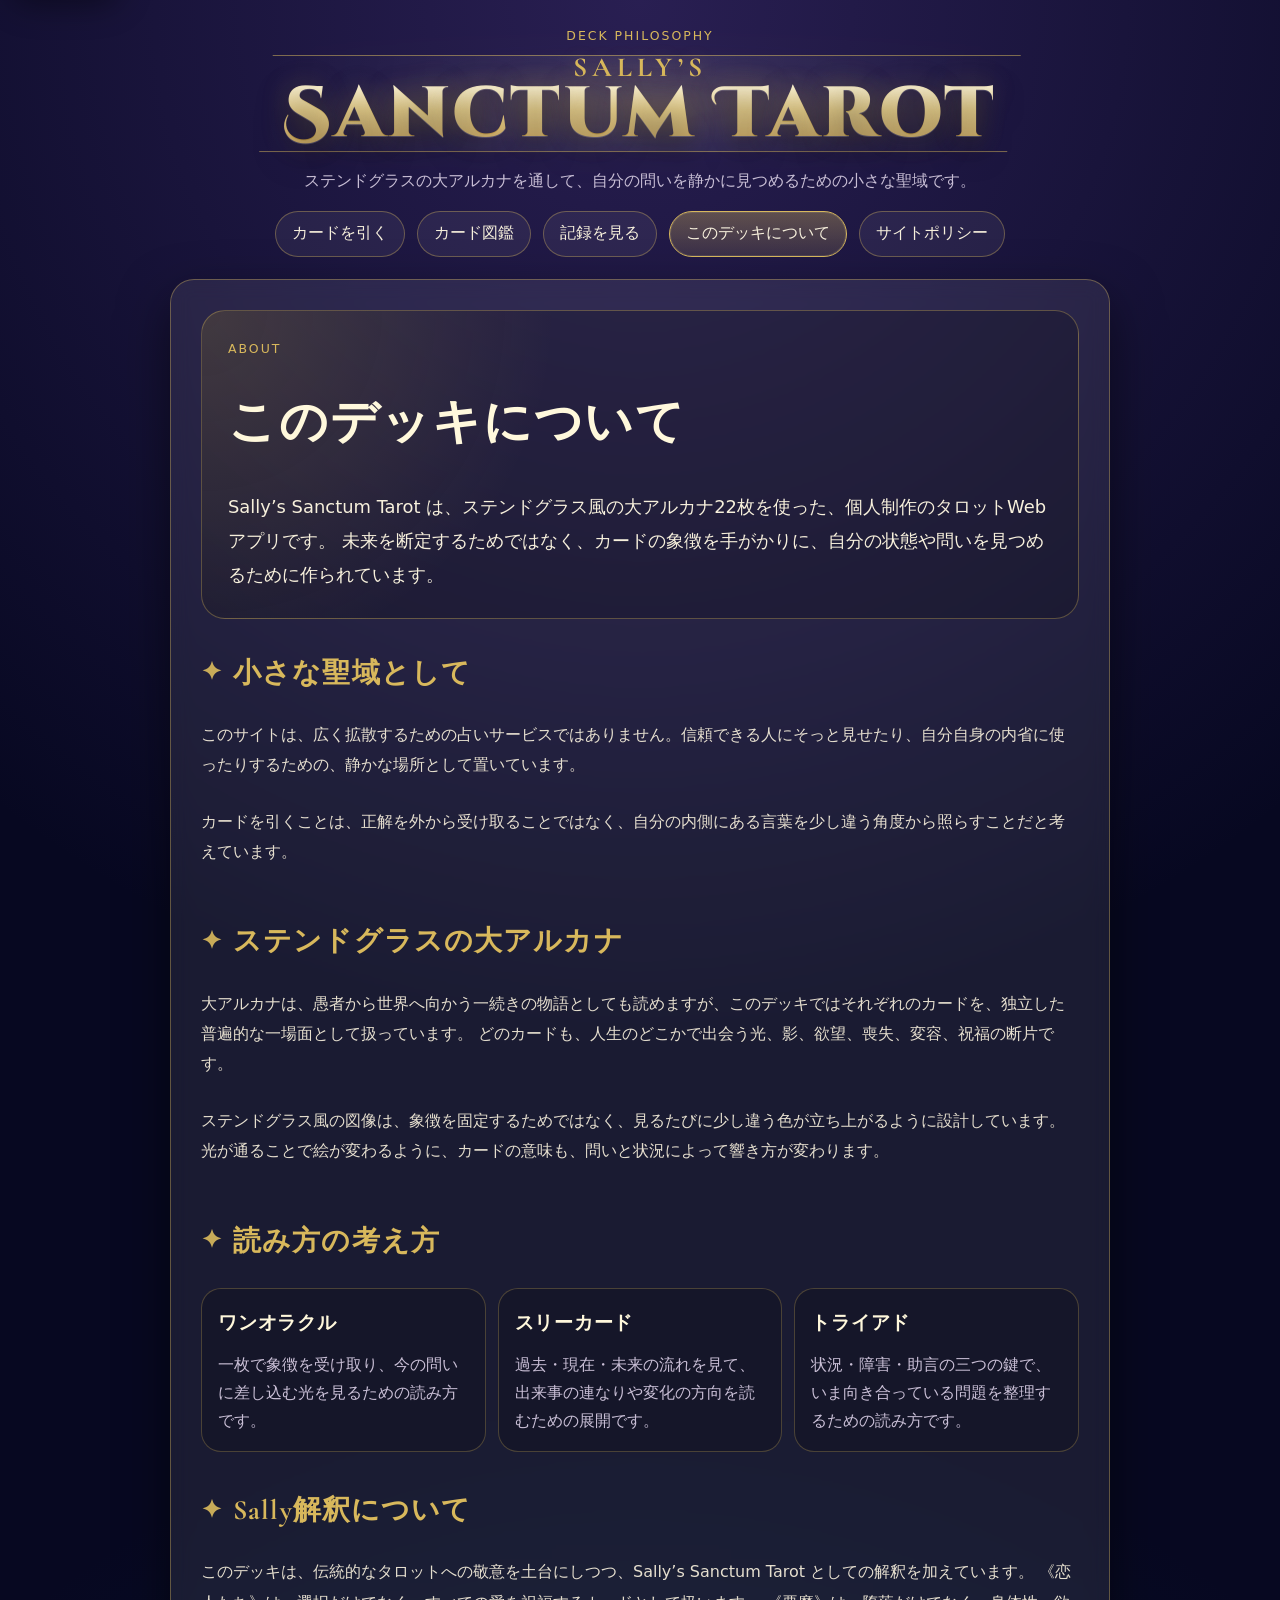
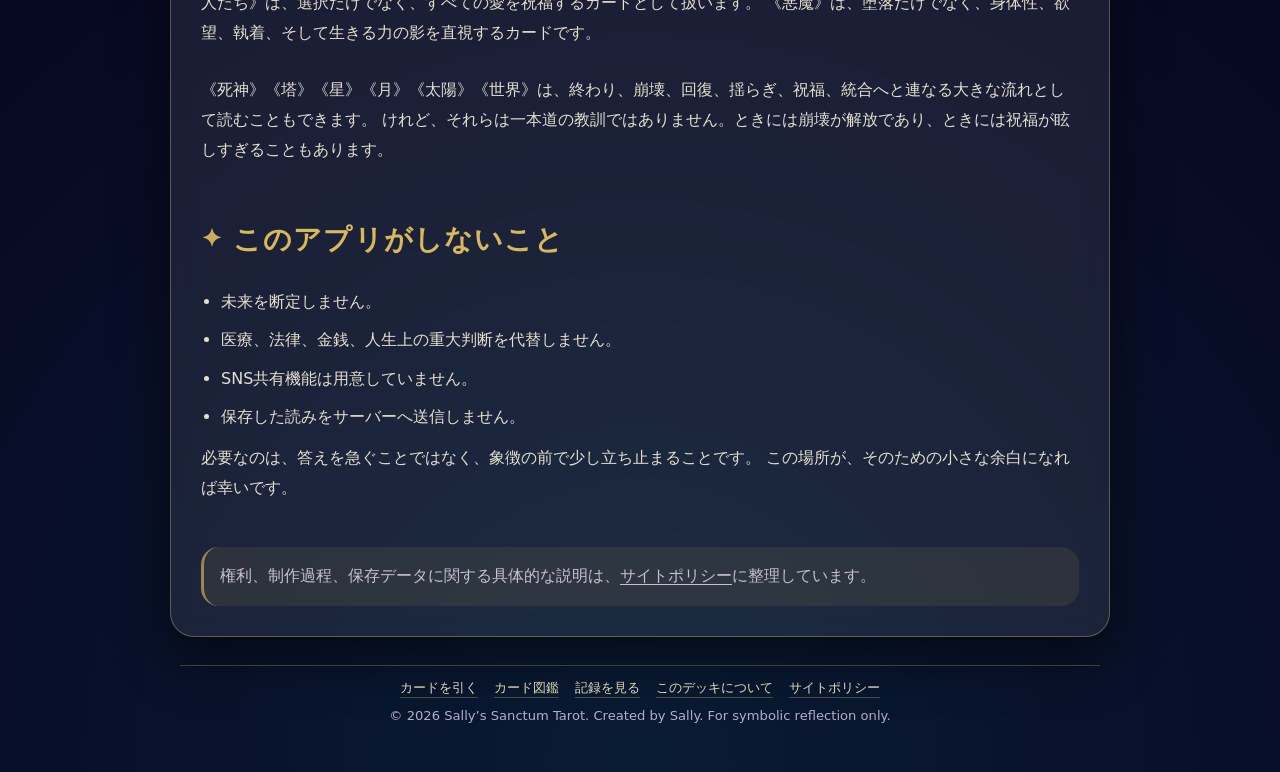
==== commit 3301b5ed: "Add files via upload" ====
--- a/about.html
+++ b/about.html
@@ -12,9 +12,11 @@
   <link href="https://fonts.googleapis.com/css2?family=Cinzel+Decorative:wght@700;900&family=Cormorant+Garamond:wght@600;700&display=swap" rel="stylesheet" />
   <link rel="stylesheet" href="css/app.css" />
   <link rel="stylesheet" href="css/render.css" />
+  <script src="js/site-nav.js" defer></script>
   <script src="js/page.js" defer></script>
 </head>
 <body>
+  <a class="skip-link" href="#main-content">本文へ移動</a>
   <main class="app">
     <header class="app-header">
       <p class="eyebrow">Deck Philosophy</p>
@@ -23,16 +25,34 @@
         <span class="title-main">Sanctum Tarot</span>
       </h1>
       <p class="subtitle">ステンドグラスの大アルカナを通して、自分の問いを静かに見つめるための小さな聖域です。</p>
-      <nav class="page-nav" aria-label="ページ移動">
-        <a class="button-link" href="index.html">カードを引く</a>
-        <a class="button-link secondary" href="cards.html">カード図鑑</a>
-        <a class="button-link secondary" href="history.html">記録を見る</a>
-        <a class="button-link secondary" href="about.html">このデッキについて</a>
-        <a class="button-link secondary" href="policy.html">サイトポリシー</a>
+      <nav class="page-nav site-nav" aria-label="ページ移動">
+        <a class="button-link secondary page-nav__primary" href="index.html">カードを引く</a>
+        <div class="page-nav__links">
+          <a class="button-link secondary page-nav__menu-link" href="cards.html">カード図鑑</a>
+          <a class="button-link secondary page-nav__menu-link" href="history.html">記録を見る</a>
+          <a class="button-link secondary page-nav__menu-link" href="about.html" aria-current="page">このデッキについて</a>
+          <a class="button-link secondary page-nav__menu-link" href="policy.html">サイトポリシー</a>
+        </div>
+        <button type="button" class="button-link secondary page-nav__menu-button" data-site-menu-open aria-haspopup="dialog" aria-controls="site-menu-dialog-about">メニュー</button>
       </nav>
+      <dialog id="site-menu-dialog-about" class="site-menu-dialog" aria-labelledby="site-menu-title-about">
+        <div class="site-menu-dialog__panel">
+          <div class="site-menu-dialog__header">
+            <h2 id="site-menu-title-about">メニュー</h2>
+            <button type="button" class="button-link secondary site-menu-dialog__close" data-site-menu-close aria-label="メニューを閉じる"><span aria-hidden="true">×</span></button>
+          </div>
+          <nav class="site-menu-dialog__links" aria-label="スマートフォン用ページ移動">
+            <a class="button-link secondary site-menu-dialog__link" href="index.html">カードを引く</a>
+            <a class="button-link secondary site-menu-dialog__link" href="cards.html">カード図鑑</a>
+            <a class="button-link secondary site-menu-dialog__link" href="history.html">記録を見る</a>
+            <a class="button-link secondary site-menu-dialog__link" href="about.html" aria-current="page">このデッキについて</a>
+            <a class="button-link secondary site-menu-dialog__link" href="policy.html">サイトポリシー</a>
+          </nav>
+        </div>
+      </dialog>
     </header>
 
-    <article class="panel about-page" aria-labelledby="about-title">
+    <article id="main-content" class="panel about-page" aria-labelledby="about-title">
       <div class="about-hero">
         <p class="eyebrow">About</p>
         <h2 id="about-title">このデッキについて</h2>
@@ -128,6 +148,6 @@
     </footer>
   </main>
 
-  <button type="button" id="back-to-top" class="back-to-top" aria-label="ページ上部へ戻る" title="ページ上部へ戻る">↑</button>
+  <button type="button" id="back-to-top" class="back-to-top" hidden tabindex="-1" aria-label="ページ上部へ戻る" title="ページ上部へ戻る">↑</button>
 </body>
 </html>
--- a/css/app.css
+++ b/css/app.css
@@ -609,15 +609,114 @@
 }
 
 .page-nav {
+  position: relative;
+  margin-top: 16px;
+}
+
+.page-nav__links {
   display: flex;
   flex-wrap: wrap;
   justify-content: center;
   gap: 12px;
-  margin-top: 16px;
+}
+
+.page-nav__mobile {
+  display: none;
 }
 
 .page-nav .button-link {
   width: auto;
+}
+
+.page-nav a[aria-current="page"] {
+  border-color: var(--gold);
+  background: linear-gradient(180deg, rgba(216, 184, 92, 0.34), rgba(216, 184, 92, 0.14));
+  box-shadow: inset 0 0 0 1px rgba(255, 244, 190, 0.10);
+}
+
+.mobile-nav-menu {
+  position: relative;
+  min-width: 0;
+}
+
+.mobile-nav-menu__button::after {
+  content: "▾";
+  margin-left: 0.45em;
+  font-size: 0.78em;
+  opacity: 0.78;
+}
+
+.mobile-nav-menu.is-open .mobile-nav-menu__button::after {
+  content: "▴";
+}
+
+.mobile-nav-menu__panel {
+  display: grid;
+  gap: 8px;
+}
+
+.mobile-nav-menu__panel[hidden] {
+  display: none;
+}
+
+.mobile-nav-menu__panel a {
+  display: flex;
+  align-items: center;
+  justify-content: center;
+  min-height: 42px;
+  padding: 10px 14px;
+  border: 1px solid var(--line-soft);
+  border-radius: 16px;
+  background: rgba(255, 255, 255, 0.06);
+  color: var(--text);
+  text-decoration: none;
+}
+
+.mobile-nav-menu__panel a:hover,
+.mobile-nav-menu__panel a:focus-visible,
+.mobile-nav-menu__panel a[aria-current="page"] {
+  border-color: var(--gold);
+  background: rgba(216, 184, 92, 0.18);
+}
+
+@media (max-width: 640px) {
+  .page-nav {
+    width: min(100%, 440px);
+    margin: 18px auto 0;
+    z-index: 10;
+  }
+
+  .page-nav__links {
+    display: none;
+  }
+
+  .page-nav__mobile {
+    position: relative;
+    display: grid;
+    grid-template-columns: minmax(0, 1fr) minmax(0, 1fr);
+    gap: 10px;
+    align-items: start;
+  }
+
+  .page-nav__mobile .button-link {
+    width: 100%;
+    min-height: 44px;
+    padding: 10px 12px;
+    white-space: nowrap;
+  }
+
+  .mobile-nav-menu__panel {
+    position: absolute;
+    z-index: 50;
+    right: 0;
+    top: calc(100% + 10px);
+    width: calc(200% + 10px);
+    padding: 12px;
+    border: 1px solid var(--line);
+    border-radius: 18px;
+    background: rgba(16, 14, 36, 0.98);
+    box-shadow: 0 18px 40px rgba(0, 0, 0, 0.38), 0 0 24px rgba(216, 184, 92, 0.10);
+  }
 }
 
 .reading-actions {
@@ -1298,6 +1397,7 @@
 .arcana-thumb-nav {
   display: grid;
   gap: 10px;
+  text-align: center;
 }
 
 .arcana-thumb-nav__label {
@@ -1310,6 +1410,7 @@
 .arcana-thumb-list {
   display: flex;
   flex-wrap: wrap;
+  justify-content: center;
   gap: 12px 10px;
   align-items: flex-start;
   max-width: 100%;
@@ -1559,3 +1660,366 @@
     width: auto;
   }
 }
+
+
+@media (max-width: 520px) {
+  .page-nav {
+    align-items: initial;
+  }
+
+  .page-nav__mobile .button-link {
+    width: 100%;
+  }
+}
+
+/* v62: single-source header navigation and keyboard focus repair. */
+.site-nav {
+  display: flex;
+  flex-wrap: wrap;
+  align-items: center;
+  justify-content: center;
+  gap: 12px;
+}
+
+.page-nav__primary {
+  flex: 0 0 auto;
+}
+
+.page-nav__menu-button {
+  display: none;
+}
+
+.page-nav__menu {
+  display: flex;
+  flex-wrap: wrap;
+  justify-content: center;
+  gap: 12px;
+}
+
+.page-nav__menu[hidden] {
+  display: none !important;
+}
+
+.page-nav__menu-link {
+  flex: 0 0 auto;
+}
+
+:where(a[href], button, input, select, textarea, summary, [tabindex]:not([tabindex="-1"])):focus-visible {
+  outline: 3px solid rgba(255, 244, 190, 0.92);
+  outline-offset: 4px;
+  box-shadow: 0 0 0 6px rgba(216, 184, 92, 0.22);
+}
+
+.app-header :where(a[href], button):focus-visible,
+.app-footer :where(a[href], button):focus-visible,
+.page-nav__menu a:focus,
+.page-nav__menu a:focus-visible,
+.page-nav__menu-button:focus,
+.page-nav__menu-button:focus-visible {
+  outline: 3px solid rgba(255, 244, 190, 0.96);
+  outline-offset: 4px;
+  border-color: var(--gold);
+  box-shadow: 0 0 0 6px rgba(216, 184, 92, 0.22);
+}
+
+@media (max-width: 640px) {
+  .site-nav {
+    position: relative;
+    display: grid;
+    grid-template-columns: minmax(0, 1fr) minmax(0, 1fr);
+    width: min(100%, 440px);
+    margin-inline: auto;
+    align-items: start;
+    gap: 10px;
+    z-index: 10;
+  }
+
+  .site-nav .button-link {
+    width: 100%;
+    min-height: 44px;
+    padding: 10px 12px;
+    white-space: nowrap;
+  }
+
+  .page-nav__menu-button {
+    display: inline-flex;
+  }
+
+  .page-nav__menu {
+    position: absolute;
+    z-index: 50;
+    right: 0;
+    top: calc(100% + 10px);
+    width: 100%;
+    grid-column: 1 / -1;
+    display: grid;
+    gap: 8px;
+    padding: 12px;
+    border: 1px solid var(--line);
+    border-radius: 18px;
+    background: rgba(16, 14, 36, 0.98);
+    box-shadow: 0 18px 40px rgba(0, 0, 0, 0.38), 0 0 24px rgba(216, 184, 92, 0.10);
+  }
+
+  .page-nav__menu[hidden] {
+    display: none !important;
+  }
+
+  .page-nav__menu-link {
+    width: 100%;
+    min-height: 48px;
+  }
+}
+
+/* v64: root focus architecture and mobile dialog navigation. */
+.skip-link {
+  position: fixed;
+  top: 10px;
+  left: 10px;
+  z-index: 1000;
+  transform: translateY(-140%);
+  border: 1px solid var(--gold);
+  border-radius: 999px;
+  background: rgba(16, 14, 36, 0.98);
+  color: #fff8dc;
+  padding: 10px 14px;
+  text-decoration: none;
+  box-shadow: 0 12px 32px rgba(0, 0, 0, 0.42);
+}
+
+.skip-link:focus,
+.skip-link:focus-visible {
+  transform: translateY(0);
+  outline: 3px solid rgba(255, 244, 190, 0.96);
+  outline-offset: 3px;
+}
+
+.site-nav {
+  display: flex;
+  flex-wrap: wrap;
+  align-items: center;
+  justify-content: center;
+  gap: 12px;
+}
+
+.page-nav__links {
+  display: flex;
+  flex-wrap: wrap;
+  align-items: center;
+  justify-content: center;
+  gap: 12px;
+}
+
+.page-nav__menu-button {
+  display: none;
+}
+
+.site-nav a[aria-current="page"],
+.site-menu-dialog a[aria-current="page"] {
+  border-color: var(--gold);
+  background: linear-gradient(180deg, rgba(216, 184, 92, 0.34), rgba(216, 184, 92, 0.14));
+  box-shadow: inset 0 0 0 1px rgba(255, 244, 190, 0.10);
+}
+
+.site-menu-dialog {
+  width: min(420px, calc(100vw - 28px));
+  max-width: calc(100vw - 28px);
+  border: 1px solid var(--line);
+  border-radius: 22px;
+  background: rgba(16, 14, 36, 0.98);
+  color: var(--text);
+  padding: 0;
+  box-shadow: 0 24px 70px rgba(0, 0, 0, 0.62), 0 0 28px rgba(216, 184, 92, 0.16);
+}
+
+.site-menu-dialog::backdrop {
+  background: rgba(3, 3, 14, 0.62);
+  backdrop-filter: blur(2px);
+}
+
+.site-menu-dialog__panel {
+  display: grid;
+  gap: 14px;
+  padding: 16px;
+}
+
+.site-menu-dialog__header {
+  display: flex;
+  align-items: center;
+  justify-content: space-between;
+  gap: 12px;
+}
+
+.site-menu-dialog__header h2 {
+  margin: 0;
+  color: var(--gold);
+  font-family: "Cormorant Garamond", Georgia, serif;
+  font-size: 1.35rem;
+}
+
+.site-menu-dialog__close {
+  flex: 0 0 auto;
+}
+
+.site-menu-dialog__links {
+  display: grid;
+  gap: 8px;
+}
+
+.site-menu-dialog__link {
+  width: 100%;
+  min-height: 48px;
+}
+
+:where(a[href], button, input, select, textarea, summary, [tabindex]:not([tabindex="-1"])):focus-visible {
+  outline: 3px solid rgba(255, 244, 190, 0.94);
+  outline-offset: 4px;
+  box-shadow: 0 0 0 6px rgba(216, 184, 92, 0.22);
+}
+
+.back-to-top[hidden] {
+  display: none !important;
+}
+
+@media (max-width: 640px) {
+  .site-nav {
+    display: grid;
+    grid-template-columns: minmax(0, 1fr) minmax(0, 1fr);
+    width: min(100%, 440px);
+    margin-inline: auto;
+    gap: 10px;
+  }
+
+  .page-nav__links {
+    display: none !important;
+  }
+
+  .page-nav__menu-button {
+    display: inline-flex;
+  }
+
+  .site-nav .button-link {
+    width: 100%;
+    min-height: 44px;
+    padding: 10px 12px;
+    white-space: nowrap;
+  }
+}
+
+@media (min-width: 641px) {
+  .page-nav__menu-button {
+    display: none !important;
+  }
+}
+
+/* v65: mobile menu dialog layout fix.
+   Prevent the dialog close button from inheriting the global mobile
+   .button-link { width: 100%; } rule while it sits next to the title. */
+.site-menu-dialog {
+  width: min(420px, calc(100dvw - 28px));
+  max-width: calc(100dvw - 28px);
+  overflow-x: hidden;
+}
+
+.site-menu-dialog__panel,
+.site-menu-dialog__links {
+  width: 100%;
+  max-width: 100%;
+  min-width: 0;
+}
+
+.site-menu-dialog__header {
+  display: grid;
+  grid-template-columns: minmax(0, 1fr) auto;
+  align-items: center;
+  gap: 12px;
+}
+
+.site-menu-dialog__header h2 {
+  min-width: 0;
+  white-space: nowrap;
+  word-break: keep-all;
+  writing-mode: horizontal-tb;
+}
+
+.site-menu-dialog__close {
+  flex: none;
+  width: auto;
+  min-width: 7.5em;
+  max-width: 100%;
+  white-space: nowrap;
+}
+
+.site-menu-dialog__link {
+  width: 100%;
+  min-width: 0;
+  max-width: 100%;
+  white-space: normal;
+  text-align: center;
+}
+
+@media (max-width: 360px) {
+  .site-menu-dialog {
+    width: calc(100dvw - 20px);
+    max-width: calc(100dvw - 20px);
+    border-radius: 18px;
+  }
+
+  .site-menu-dialog__panel {
+    padding: 14px;
+  }
+
+  .site-menu-dialog__header {
+    grid-template-columns: 1fr;
+  }
+
+  .site-menu-dialog__header h2 {
+    text-align: center;
+  }
+
+  .site-menu-dialog__close {
+    width: 100%;
+  }
+}
+
+
+/* v66: compact icon close button for the mobile menu dialog. */
+.site-menu-dialog__close {
+  inline-size: 44px;
+  block-size: 44px;
+  width: 44px;
+  min-width: 44px;
+  min-height: 44px;
+  max-width: 44px;
+  padding: 0;
+  border-radius: 999px;
+  display: inline-flex;
+  align-items: center;
+  justify-content: center;
+  justify-self: end;
+  font-size: 1.55rem;
+  line-height: 1;
+  white-space: nowrap;
+}
+
+.site-menu-dialog__close span {
+  display: inline-block;
+  transform: translateY(-1px);
+}
+
+@media (max-width: 360px) {
+  .site-menu-dialog__header {
+    grid-template-columns: minmax(0, 1fr) auto;
+  }
+
+  .site-menu-dialog__header h2 {
+    text-align: left;
+  }
+
+  .site-menu-dialog__close {
+    inline-size: 44px;
+    width: 44px;
+    min-width: 44px;
+    max-width: 44px;
+  }
+}
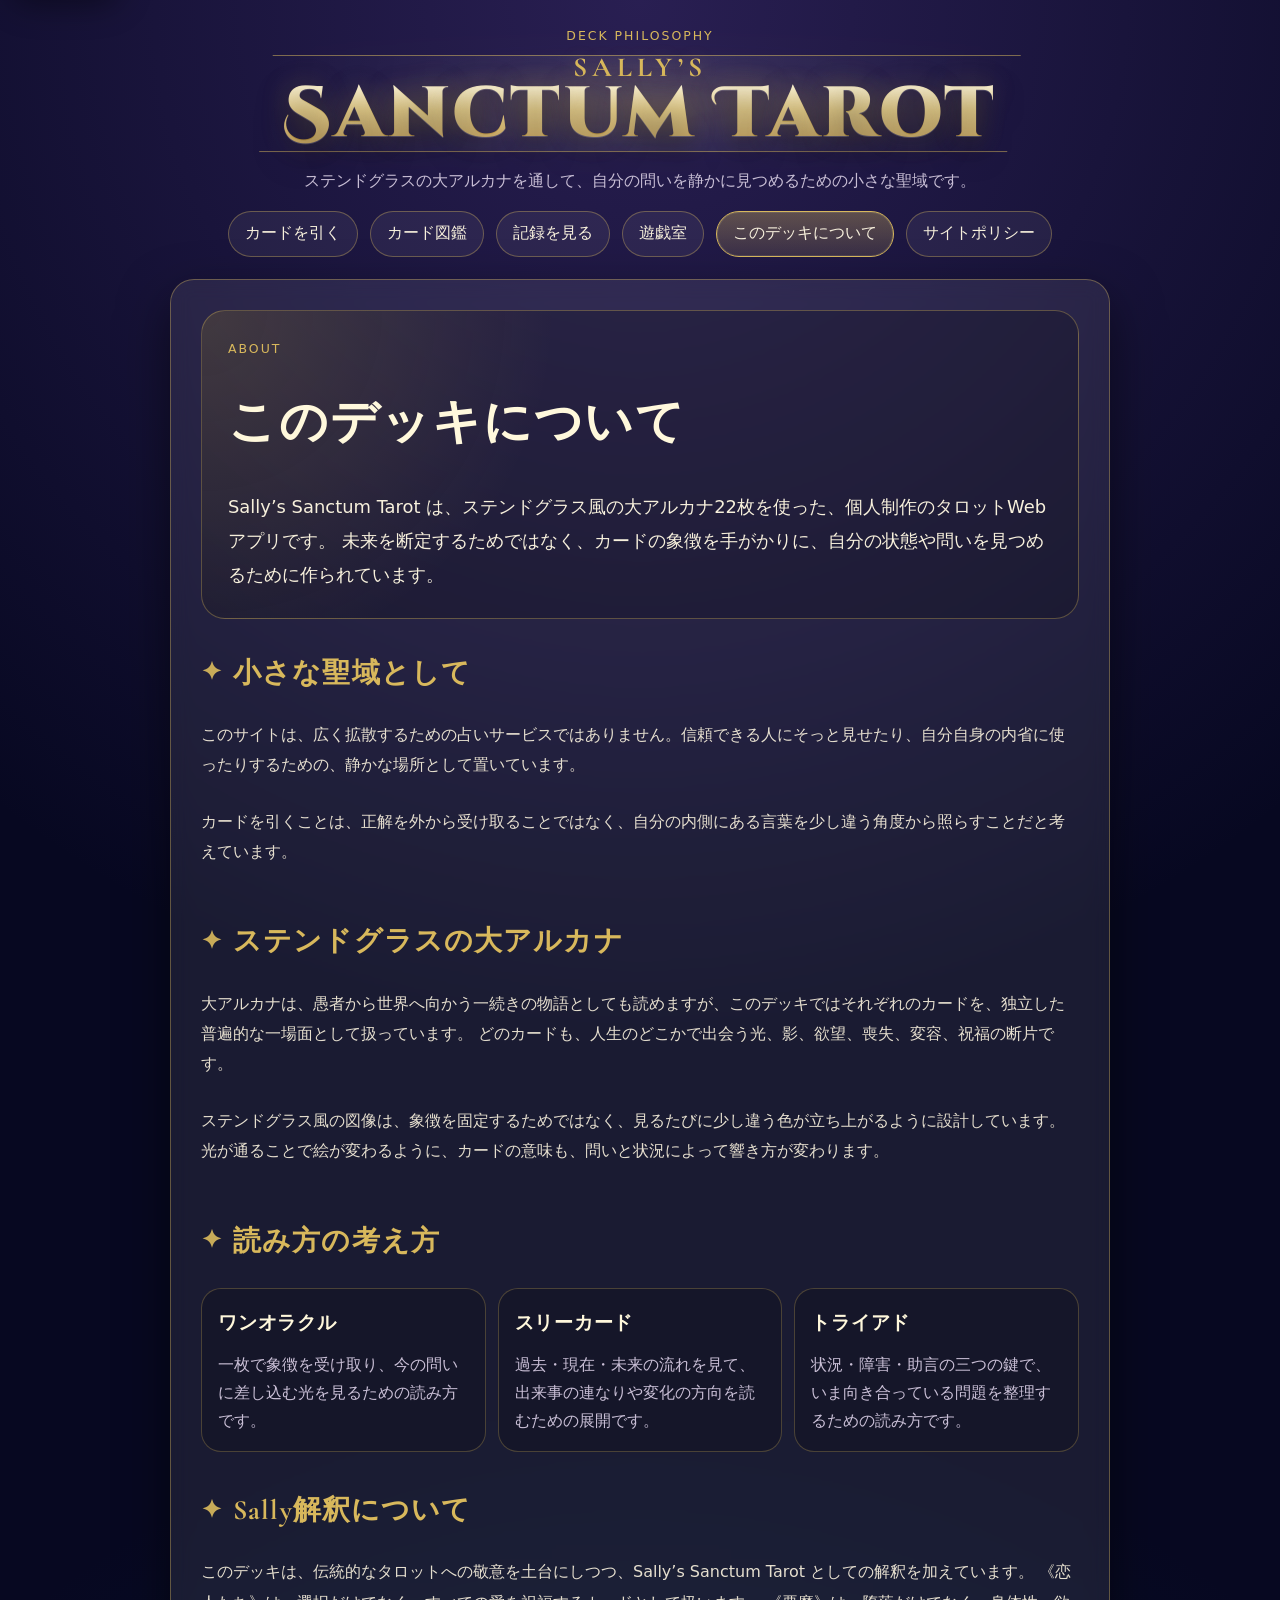
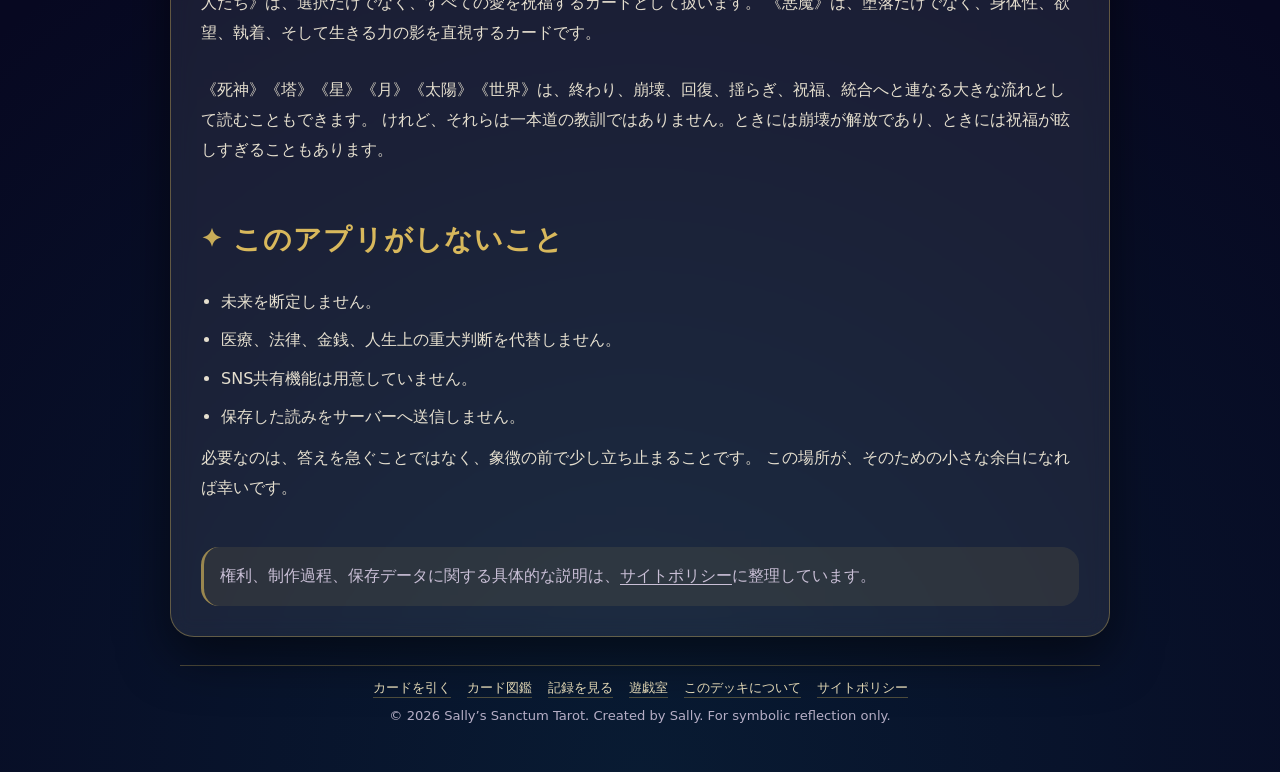
==== commit 571e27a4: "Add files via upload" ====
--- a/about.html
+++ b/about.html
@@ -30,6 +30,7 @@
         <div class="page-nav__links">
           <a class="button-link secondary page-nav__menu-link" href="cards.html">カード図鑑</a>
           <a class="button-link secondary page-nav__menu-link" href="history.html">記録を見る</a>
+          <a class="button-link secondary page-nav__menu-link" href="devil-game.html">遊戯室</a>
           <a class="button-link secondary page-nav__menu-link" href="about.html" aria-current="page">このデッキについて</a>
           <a class="button-link secondary page-nav__menu-link" href="policy.html">サイトポリシー</a>
         </div>
@@ -45,6 +46,7 @@
             <a class="button-link secondary site-menu-dialog__link" href="index.html">カードを引く</a>
             <a class="button-link secondary site-menu-dialog__link" href="cards.html">カード図鑑</a>
             <a class="button-link secondary site-menu-dialog__link" href="history.html">記録を見る</a>
+            <a class="button-link secondary site-menu-dialog__link" href="devil-game.html">遊戯室</a>
             <a class="button-link secondary site-menu-dialog__link" href="about.html" aria-current="page">このデッキについて</a>
             <a class="button-link secondary site-menu-dialog__link" href="policy.html">サイトポリシー</a>
           </nav>
@@ -141,6 +143,7 @@
         <a href="index.html">カードを引く</a>
         <a href="cards.html">カード図鑑</a>
         <a href="history.html">記録を見る</a>
+        <a href="devil-game.html">遊戯室</a>
         <a href="about.html">このデッキについて</a>
         <a href="policy.html">サイトポリシー</a>
       </nav>
--- a/css/app.css
+++ b/css/app.css
@@ -1622,6 +1622,134 @@
   grid-column: 1 / -1;
 }
 
+/* Devil contract marker shared by reading, library, and game pages. */
+.contract-seal-badge {
+  position: absolute;
+  top: 8px;
+  right: 8px;
+  z-index: 8;
+  display: inline-flex;
+  align-items: center;
+  justify-content: center;
+  max-width: calc(100% - 16px);
+  padding: 4px 8px;
+  border: 1px solid rgba(255, 214, 132, 0.72);
+  border-radius: 999px;
+  background:
+    radial-gradient(circle at 18% 20%, rgba(255, 238, 180, 0.28), transparent 42%),
+    linear-gradient(135deg, rgba(65, 18, 63, 0.96), rgba(18, 10, 29, 0.94));
+  color: #ffe7a6;
+  font-size: 0.68rem;
+  font-weight: 800;
+  letter-spacing: 0.08em;
+  line-height: 1.15;
+  text-shadow: 0 1px 2px rgba(0, 0, 0, 0.72);
+  box-shadow:
+    0 0 0 1px rgba(0, 0, 0, 0.28),
+    0 4px 12px rgba(0, 0, 0, 0.42),
+    0 0 18px rgba(170, 58, 132, 0.24);
+  pointer-events: none;
+}
+
+.contract-seal-badge::before {
+  content: "✦";
+  margin-inline-end: 4px;
+  color: #d8b85c;
+  font-size: 0.78em;
+}
+
+.contract-mark-note {
+  margin: 8px 0;
+  padding: 7px 10px;
+  border: 1px solid rgba(216, 184, 92, 0.26);
+  border-radius: 999px;
+  background: rgba(55, 22, 66, 0.28);
+  color: #ffe7a6;
+  font-size: 0.84rem;
+  font-weight: 700;
+  line-height: 1.45;
+}
+
+.is-contracted .contract-seal-badge {
+  opacity: 1;
+}
+
+.arcana-thumb-button.is-contracted,
+.cards-card-image.is-contracted,
+.library-image-button.is-contracted {
+  position: relative;
+}
+
+.arcana-thumb-button.is-contracted img,
+.cards-card-image.is-contracted img,
+.library-image-button.is-contracted img {
+  box-shadow:
+    0 14px 30px var(--shadow),
+    0 0 0 1px rgba(163, 67, 143, 0.34),
+    0 0 22px rgba(163, 67, 143, 0.18);
+}
+
+.arcana-thumb-button .contract-seal-badge {
+  top: 5px;
+  right: 5px;
+  padding: 3px 6px;
+  font-size: 0.58rem;
+}
+
+@media (max-width: 520px) {
+  .contract-seal-badge {
+    top: 6px;
+    right: 6px;
+    padding: 3px 7px;
+    font-size: 0.62rem;
+  }
+}
+
+/* On compact mobile card layouts, keep the contract seal as an icon-only badge.
+   Small card faces cannot reliably hold the Japanese label horizontally, while
+   the surrounding card buttons and notes still expose the contract state in text. */
+@media (max-width: 640px) {
+  .card-stage .face.front .contract-seal-badge,
+  .detail-card-visual .contract-seal-badge,
+  .pair-mini-image-button .contract-seal-badge,
+  .arcana-thumb-button .contract-seal-badge,
+  .cards-card-image .contract-seal-badge,
+  .library-image-button .contract-seal-badge,
+  .devil-game-card__image-button .contract-seal-badge {
+    width: 22px;
+    min-width: 22px;
+    height: 22px;
+    padding: 0;
+    overflow: hidden;
+    font-size: 0;
+    letter-spacing: 0;
+    line-height: 1;
+  }
+
+  .card-stage .face.front .contract-seal-badge::before,
+  .detail-card-visual .contract-seal-badge::before,
+  .pair-mini-image-button .contract-seal-badge::before,
+  .arcana-thumb-button .contract-seal-badge::before,
+  .cards-card-image .contract-seal-badge::before,
+  .library-image-button .contract-seal-badge::before,
+  .devil-game-card__image-button .contract-seal-badge::before {
+    margin-inline-end: 0;
+    font-size: 0.82rem;
+    line-height: 1;
+  }
+}
+
+@media (max-width: 360px) {
+  .arcana-thumb-button .contract-seal-badge,
+  .pair-mini-image-button .contract-seal-badge,
+  .devil-game-card__image-button .contract-seal-badge {
+    width: 20px;
+    min-width: 20px;
+    height: 20px;
+    padding: 0;
+  }
+}
+
 @media (max-width: 760px) {
   .cards-card-image {
     width: min(230px, 72vw);
@@ -2023,3 +2151,127 @@
     max-width: 44px;
   }
 }
+
+/* v67: keep the Major Arcana thumbnail focus indicator inside the gallery area.
+   The global focus ring uses a 3px outline with a 4px offset, so it needs
+   at least 7px of clearance outside the focused thumbnail. This gives the
+   ring a 10px safe area and restores visible overflow so the top and bottom
+   rows are not clipped. */
+.arcana-thumb-list {
+  --arcana-thumb-focus-clearance: 10px;
+  gap: 22px 16px;
+  padding: var(--arcana-thumb-focus-clearance);
+  overflow: visible;
+}
+
+/* v24: image optimization layout safeguards. Generated WebP files are served
+   in fixed 2:3 variants, so reserve that shape before the bytes arrive. */
+.arcana-thumb-button img,
+.cards-card-image img,
+.history-card-image-button img {
+  aspect-ratio: 2 / 3;
+  height: auto;
+  object-fit: cover;
+  background: #111;
+}
+
+.cards-index-card,
+.history-entry {
+  content-visibility: auto;
+  contain-intrinsic-size: 760px;
+}
+
+@media (max-width: 640px) {
+  .cards-card-image img,
+  .history-card-image-button img,
+  .arcana-thumb-button img {
+    box-shadow: 0 10px 22px rgba(0, 0, 0, 0.34);
+  }
+}
+
+/* v68: keep history thumbnails proportional after width/height HTML attributes were added for image loading stability. */
+.history-thumbnail-button img {
+  height: auto;
+  max-height: none;
+  object-fit: contain;
+}
+
+/* v69: cards page mobile overflow repair.
+   The WebP performance pass added content-visibility with contain-intrinsic-size.
+   On narrow screens that can contribute an oversized intrinsic inline size before
+   cards are painted, which makes the cards page wider than the viewport. Also
+   force the Major Arcana thumbnail nav into a predictable 2-column mobile grid. */
+.cards-page,
+.cards-page-hero,
+.arcana-thumb-nav,
+.arcana-thumb-list,
+.cards-tools,
+.cards-grid,
+.cards-index-card,
+.cards-index-body,
+.cards-detail-grid {
+  min-width: 0;
+  max-width: 100%;
+}
+
+@media (max-width: 640px) {
+  html,
+  body {
+    overflow-x: clip;
+  }
+
+  .app {
+    width: 100%;
+    max-width: 100%;
+    padding-inline: 12px;
+    overflow-x: clip;
+  }
+
+  .cards-page.panel {
+    width: 100%;
+    max-width: 100%;
+    padding-inline: 14px;
+    overflow-x: clip;
+  }
+
+  .arcana-thumb-list {
+    display: grid;
+    grid-template-columns: repeat(2, minmax(0, 124px));
+    justify-content: center;
+    justify-items: center;
+    gap: 22px 18px;
+    width: 100%;
+    max-width: 100%;
+    margin-inline: auto;
+    padding: 10px 0;
+    overflow: visible;
+  }
+
+  .arcana-thumb-button {
+    width: 100%;
+    max-width: 124px;
+    justify-self: center;
+  }
+
+  .arcana-thumb-button img {
+    width: 100%;
+    height: auto;
+  }
+
+  .cards-index-card,
+  .history-entry {
+    content-visibility: visible;
+    contain-intrinsic-size: none;
+  }
+}
+
+@media (max-width: 360px) {
+  .arcana-thumb-list {
+    grid-template-columns: repeat(2, minmax(0, 112px));
+    gap: 18px 12px;
+  }
+
+  .arcana-thumb-button {
+    max-width: 112px;
+  }
+}
--- a/css/render.css
+++ b/css/render.css
@@ -216,6 +216,68 @@
   font-size: 0.78rem;
 }
 
+
+/* Contract markers on reading cards.
+   Do not override .card-stage .face.front position: absolute;
+   the reading flip animation depends on front/back faces overlapping. */
+.detail-card-visual,
+.pair-mini-image-button {
+  position: relative;
+}
+
+.slot.is-contracted {
+  border-color: rgba(216, 184, 92, 0.48);
+  box-shadow:
+    inset 0 0 0 1px rgba(150, 62, 141, 0.22),
+    0 0 28px rgba(100, 32, 118, 0.16);
+}
+
+.slot.is-contracted .face.front::after,
+.detail-card-visual.is-contracted::after,
+.pair-mini-image-button.is-contracted::after {
+  content: "";
+  position: absolute;
+  inset: 0;
+  z-index: 5;
+  pointer-events: none;
+  border-radius: inherit;
+  box-shadow: inset 0 0 38px rgba(88, 20, 98, 0.22);
+}
+
+.pair-mini-image-button .contract-seal-badge {
+  top: 4px;
+  right: 4px;
+  padding: 3px 6px;
+  font-size: 0.58rem;
+}
+
+@media (max-width: 640px) {
+  .pair-mini-image-button .contract-seal-badge {
+    width: 22px;
+    min-width: 22px;
+    height: 22px;
+    padding: 0;
+    overflow: hidden;
+    font-size: 0;
+    letter-spacing: 0;
+    line-height: 1;
+  }
+
+  .pair-mini-image-button .contract-seal-badge::before {
+    margin-inline-end: 0;
+    font-size: 0.82rem;
+    line-height: 1;
+  }
+}
+
+@media (max-width: 360px) {
+  .pair-mini-image-button .contract-seal-badge {
+    width: 20px;
+    min-width: 20px;
+    height: 20px;
+  }
+}
+
 .detail-reader {
   width: 100%;
   max-width: none;
@@ -233,6 +295,7 @@
   border-radius: 999px;
   padding: 8px;
   background: rgba(0, 0, 0, 0.18);
+  scroll-margin-top: 12px;
 }
 
 .detail-tab {
@@ -1282,3 +1345,33 @@
   opacity: 1;
   transform: translateY(0);
 }
+
+/* v24: keep card image slots stable while WebP variants load/decode. */
+.card-stage,
+.detail-card-visual,
+.pair-mini-image-button,
+.library-image-button {
+  aspect-ratio: 2 / 3;
+}
+
+.face img,
+.detail-card-visual img,
+.pair-mini-image-button img,
+.library-image-button img {
+  width: 100%;
+  height: 100%;
+  object-fit: cover;
+  background: #111;
+}
+
+.slot.revealed .card {
+  will-change: transform;
+}
+
+@media (max-width: 640px) {
+  .face,
+  .detail-card-visual img,
+  .library-image-button img {
+    box-shadow: 0 10px 22px rgba(0, 0, 0, 0.34);
+  }
+}
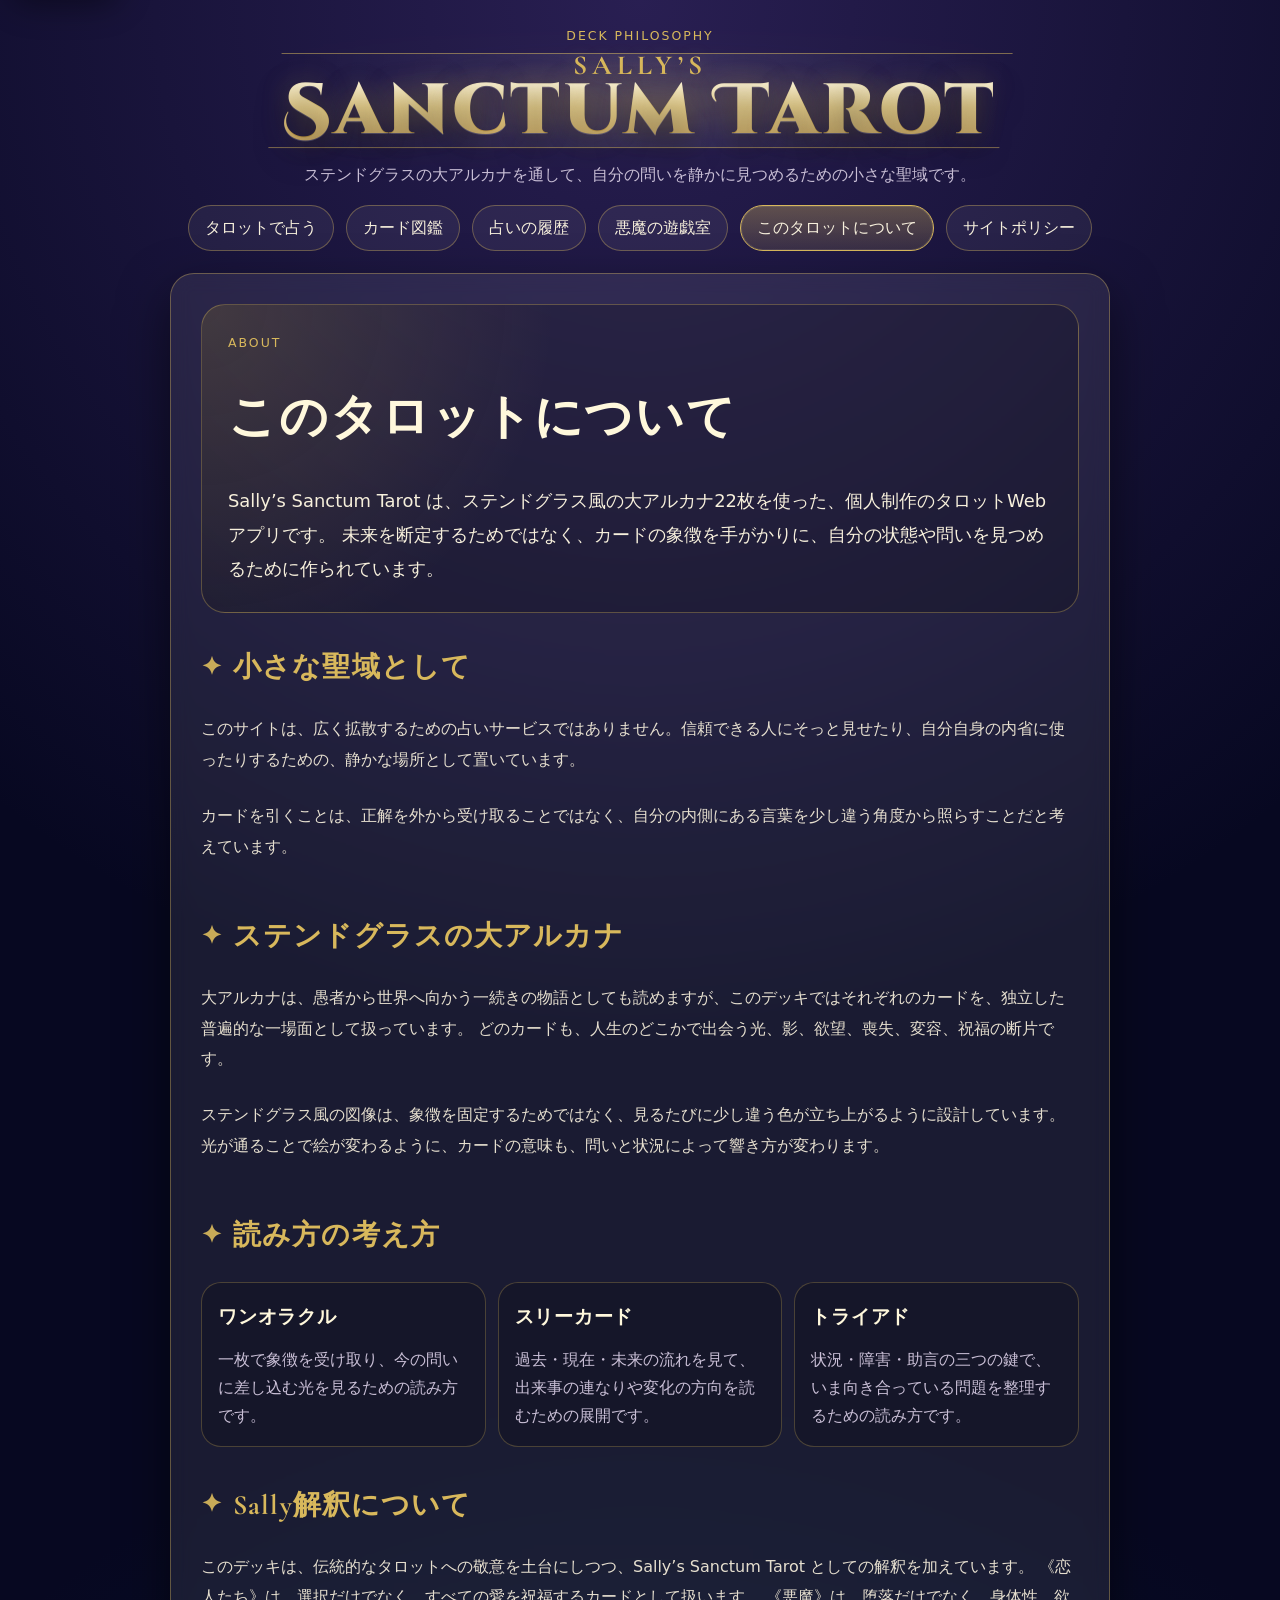
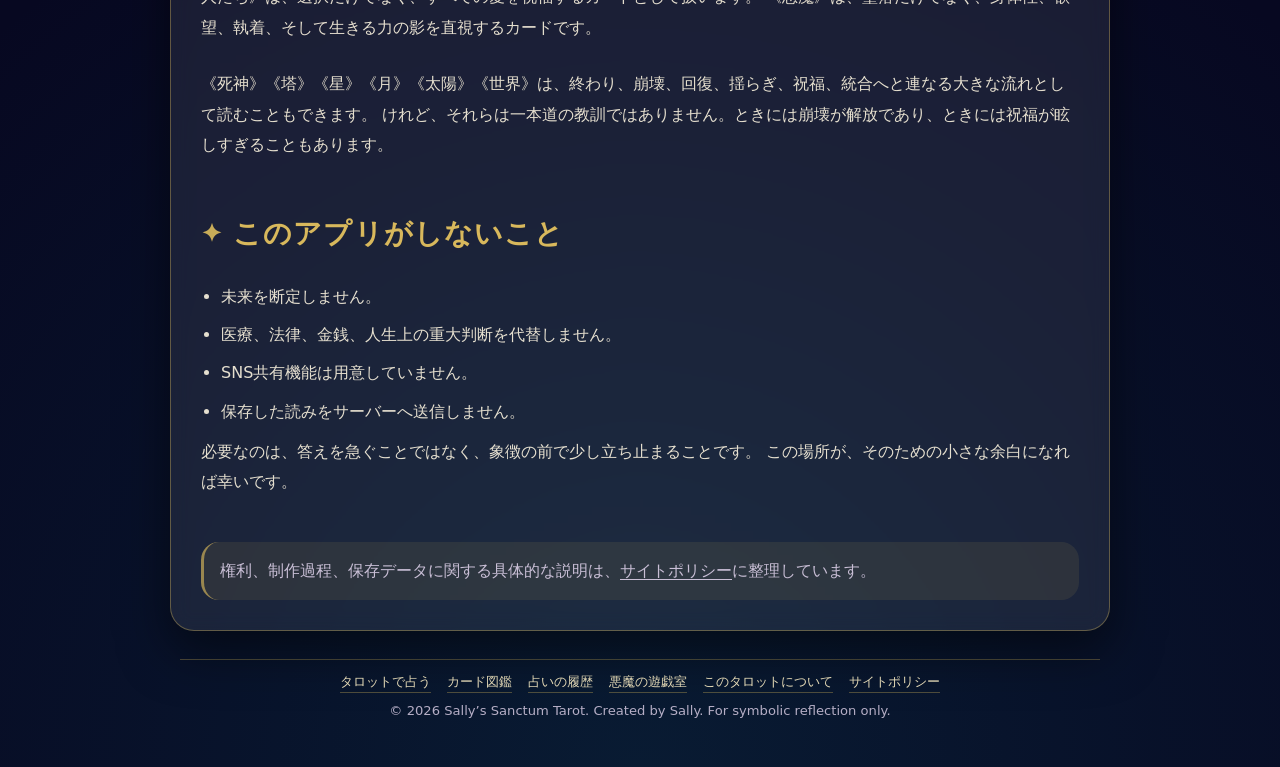
==== commit b9ab47e1: "Add files via upload" ====
--- a/about.html
+++ b/about.html
@@ -3,14 +3,14 @@
 <head>
   <meta charset="utf-8" />
   <meta name="viewport" content="width=device-width, initial-scale=1" />
-  <title>About | Sally’s Sanctum Tarot</title>
+  <title>このタロットについて | Sally’s Sanctum Tarot</title>
   <meta name="description" content="Sally’s Sanctum Tarot のデッキ思想。ステンドグラスの大アルカナを通して、象徴的内省のために作られた小さなタロットアプリについて。" />
   <link rel="icon" type="image/png" href="images/favicon.png" />
   <link rel="apple-touch-icon" href="images/favicon.png" />
   <link rel="preconnect" href="https://fonts.googleapis.com" />
   <link rel="preconnect" href="https://fonts.gstatic.com" crossorigin />
   <link href="https://fonts.googleapis.com/css2?family=Cinzel+Decorative:wght@700;900&family=Cormorant+Garamond:wght@600;700&display=swap" rel="stylesheet" />
-  <link rel="stylesheet" href="css/app.css" />
+  <link rel="stylesheet" href="css/app.css?v=v72-menu-a11y-cache-bust" />
   <link rel="stylesheet" href="css/render.css" />
   <script src="js/site-nav.js" defer></script>
   <script src="js/page.js" defer></script>
@@ -20,18 +20,18 @@
   <main class="app">
     <header class="app-header">
       <p class="eyebrow">Deck Philosophy</p>
-      <h1 class="site-title" aria-label="Sally’s Sanctum Tarot">
+      <p class="site-title" aria-label="Sally’s Sanctum Tarot">
         <span class="title-owner">Sally’s</span>
         <span class="title-main">Sanctum Tarot</span>
-      </h1>
+      </p>
       <p class="subtitle">ステンドグラスの大アルカナを通して、自分の問いを静かに見つめるための小さな聖域です。</p>
       <nav class="page-nav site-nav" aria-label="ページ移動">
-        <a class="button-link secondary page-nav__primary" href="index.html">カードを引く</a>
+        <a class="button-link secondary page-nav__primary" href="index.html">タロットで占う</a>
         <div class="page-nav__links">
           <a class="button-link secondary page-nav__menu-link" href="cards.html">カード図鑑</a>
-          <a class="button-link secondary page-nav__menu-link" href="history.html">記録を見る</a>
-          <a class="button-link secondary page-nav__menu-link" href="devil-game.html">遊戯室</a>
-          <a class="button-link secondary page-nav__menu-link" href="about.html" aria-current="page">このデッキについて</a>
+          <a class="button-link secondary page-nav__menu-link" href="history.html">占いの履歴</a>
+          <a class="button-link secondary page-nav__menu-link" href="devil-game.html">悪魔の遊戯室</a>
+          <a class="button-link secondary page-nav__menu-link" href="about.html" aria-current="page">このタロットについて</a>
           <a class="button-link secondary page-nav__menu-link" href="policy.html">サイトポリシー</a>
         </div>
         <button type="button" class="button-link secondary page-nav__menu-button" data-site-menu-open aria-haspopup="dialog" aria-controls="site-menu-dialog-about">メニュー</button>
@@ -43,11 +43,11 @@
             <button type="button" class="button-link secondary site-menu-dialog__close" data-site-menu-close aria-label="メニューを閉じる"><span aria-hidden="true">×</span></button>
           </div>
           <nav class="site-menu-dialog__links" aria-label="スマートフォン用ページ移動">
-            <a class="button-link secondary site-menu-dialog__link" href="index.html">カードを引く</a>
+            <a class="button-link secondary site-menu-dialog__link" href="index.html">タロットで占う</a>
             <a class="button-link secondary site-menu-dialog__link" href="cards.html">カード図鑑</a>
-            <a class="button-link secondary site-menu-dialog__link" href="history.html">記録を見る</a>
-            <a class="button-link secondary site-menu-dialog__link" href="devil-game.html">遊戯室</a>
-            <a class="button-link secondary site-menu-dialog__link" href="about.html" aria-current="page">このデッキについて</a>
+            <a class="button-link secondary site-menu-dialog__link" href="history.html">占いの履歴</a>
+            <a class="button-link secondary site-menu-dialog__link" href="devil-game.html">悪魔の遊戯室</a>
+            <a class="button-link secondary site-menu-dialog__link" href="about.html" aria-current="page">このタロットについて</a>
             <a class="button-link secondary site-menu-dialog__link" href="policy.html">サイトポリシー</a>
           </nav>
         </div>
@@ -57,7 +57,7 @@
     <article id="main-content" class="panel about-page" aria-labelledby="about-title">
       <div class="about-hero">
         <p class="eyebrow">About</p>
-        <h2 id="about-title">このデッキについて</h2>
+        <h1 id="about-title">このタロットについて</h1>
         <p class="about-lead">
           Sally’s Sanctum Tarot は、ステンドグラス風の大アルカナ22枚を使った、個人制作のタロットWebアプリです。
           未来を断定するためではなく、カードの象徴を手がかりに、自分の状態や問いを見つめるために作られています。
@@ -140,11 +140,11 @@
 
     <footer class="app-footer" aria-label="サイト情報">
       <nav class="footer-links" aria-label="関連ページ">
-        <a href="index.html">カードを引く</a>
+        <a href="index.html">タロットで占う</a>
         <a href="cards.html">カード図鑑</a>
-        <a href="history.html">記録を見る</a>
-        <a href="devil-game.html">遊戯室</a>
-        <a href="about.html">このデッキについて</a>
+        <a href="history.html">占いの履歴</a>
+        <a href="devil-game.html">悪魔の遊戯室</a>
+        <a href="about.html">このタロットについて</a>
         <a href="policy.html">サイトポリシー</a>
       </nav>
       <p>© 2026 Sally’s Sanctum Tarot. Created by Sally. For symbolic reflection only.</p>
--- a/css/app.css
+++ b/css/app.css
@@ -101,6 +101,7 @@
     0 12px 30px rgba(0, 0, 0, 0.55);
 }
 
+h1,
 h2,
 h3,
 h4 {
@@ -811,7 +812,7 @@
   margin-bottom: 4px;
 }
 
-.history-page-header h2 {
+.history-page-header :is(h1, h2) {
   color: var(--text);
 }
 
@@ -1249,7 +1250,7 @@
     rgba(0, 0, 0, 0.18);
 }
 
-.about-hero h2 {
+.about-hero :is(h1, h2) {
   color: #fff8dc;
   font-family: "Cormorant Garamond", Georgia, serif;
   font-size: clamp(1.8rem, 6vw, 3rem);
@@ -1389,9 +1390,24 @@
   gap: 18px;
 }
 
+.reading-page-hero,
 .cards-page-hero {
   display: grid;
   gap: 8px;
+}
+
+.reading-page-hero {
+  margin-bottom: 18px;
+  text-align: center;
+}
+
+.reading-page-hero h1,
+.cards-page-hero h1,
+.history-page-header h1 {
+  color: var(--text);
+  font-family: "Cormorant Garamond", Georgia, serif;
+  font-size: clamp(1.7rem, 5vw, 2.4rem);
+  letter-spacing: 0.04em;
 }
 
 .arcana-thumb-nav {
@@ -2275,3 +2291,39 @@
     max-width: 112px;
   }
 }
+
+/* v58: switch the global navigation to the modal menu before the link row wraps. */
+@media (max-width: 980px) {
+  .site-nav {
+    display: grid;
+    grid-template-columns: minmax(0, 1fr) minmax(0, 1fr);
+    width: min(100%, 440px);
+    margin-inline: auto;
+    gap: 10px;
+  }
+
+  .page-nav__links {
+    display: none !important;
+  }
+
+  .page-nav__menu-button {
+    display: inline-flex !important;
+  }
+
+  .site-nav .button-link {
+    width: 100%;
+    min-height: 44px;
+    padding: 10px 12px;
+    white-space: nowrap;
+  }
+}
+
+@media (min-width: 981px) {
+  .page-nav__links {
+    display: flex;
+  }
+
+  .page-nav__menu-button {
+    display: none !important;
+  }
+}
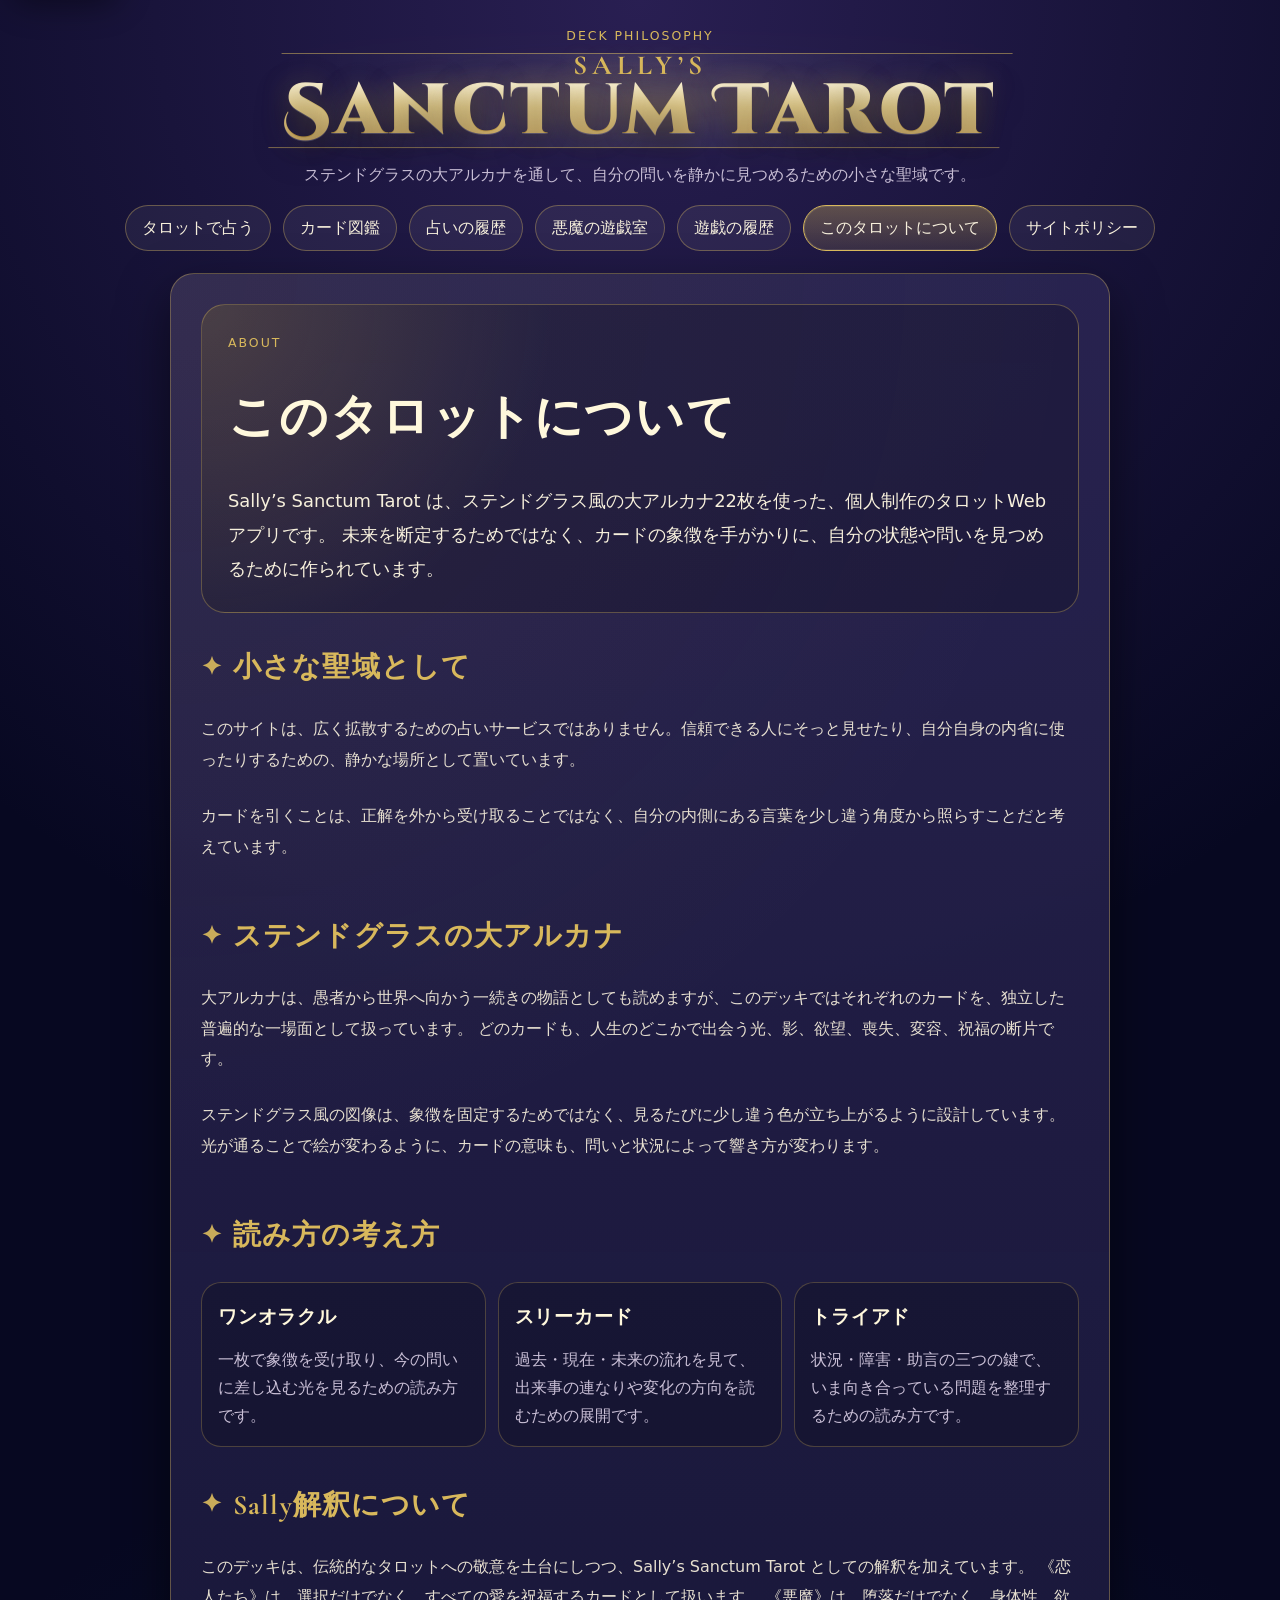
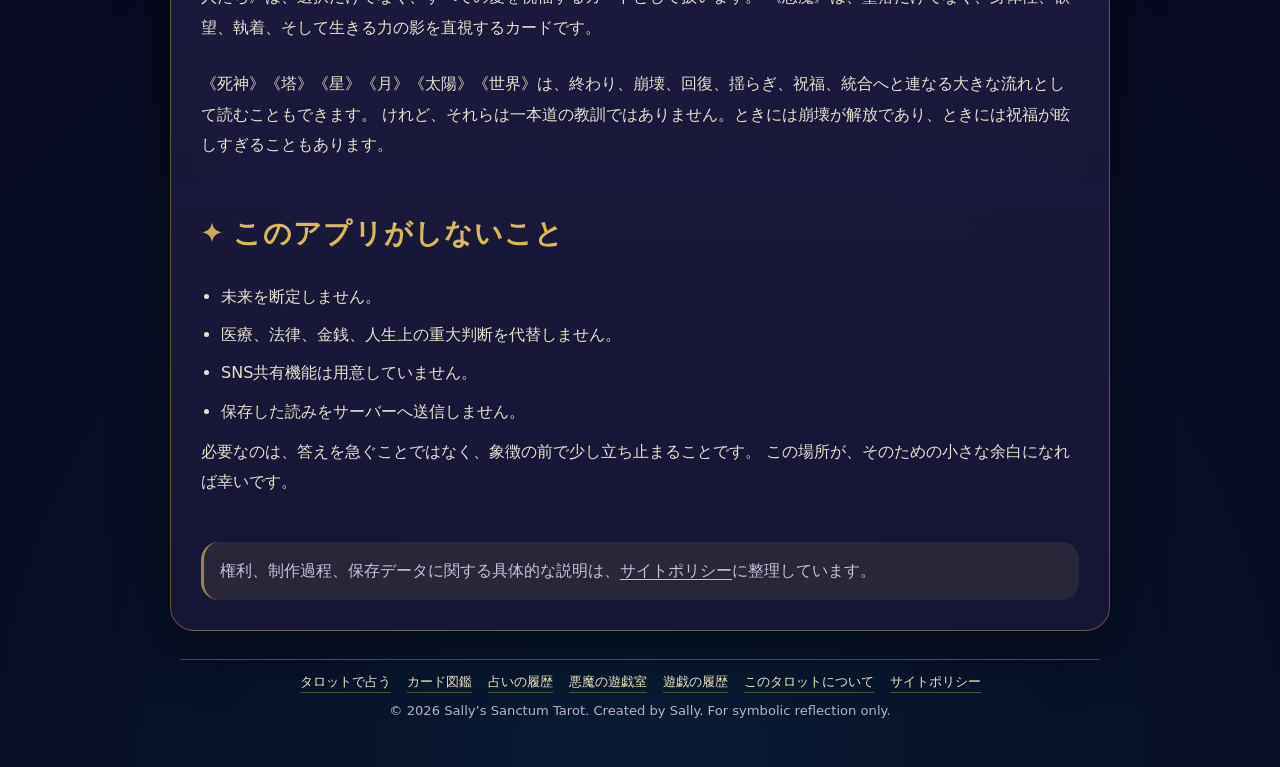
==== commit 0b0ae089: "Add files via upload" ====
--- a/about.html
+++ b/about.html
@@ -10,8 +10,8 @@
   <link rel="preconnect" href="https://fonts.googleapis.com" />
   <link rel="preconnect" href="https://fonts.gstatic.com" crossorigin />
   <link href="https://fonts.googleapis.com/css2?family=Cinzel+Decorative:wght@700;900&family=Cormorant+Garamond:wght@600;700&display=swap" rel="stylesheet" />
-  <link rel="stylesheet" href="css/app.css?v=v72-menu-a11y-cache-bust" />
-  <link rel="stylesheet" href="css/render.css" />
+  <link rel="stylesheet" href="css/app.css?v=v131-css-cleanup-final" />
+  <link rel="stylesheet" href="css/render.css?v=v131-css-cleanup-final" />
   <script src="js/site-nav.js" defer></script>
   <script src="js/page.js" defer></script>
 </head>
@@ -31,6 +31,7 @@
           <a class="button-link secondary page-nav__menu-link" href="cards.html">カード図鑑</a>
           <a class="button-link secondary page-nav__menu-link" href="history.html">占いの履歴</a>
           <a class="button-link secondary page-nav__menu-link" href="devil-game.html">悪魔の遊戯室</a>
+          <a class="button-link secondary page-nav__menu-link" href="devil-records.html">遊戯の履歴</a>
           <a class="button-link secondary page-nav__menu-link" href="about.html" aria-current="page">このタロットについて</a>
           <a class="button-link secondary page-nav__menu-link" href="policy.html">サイトポリシー</a>
         </div>
@@ -47,6 +48,7 @@
             <a class="button-link secondary site-menu-dialog__link" href="cards.html">カード図鑑</a>
             <a class="button-link secondary site-menu-dialog__link" href="history.html">占いの履歴</a>
             <a class="button-link secondary site-menu-dialog__link" href="devil-game.html">悪魔の遊戯室</a>
+            <a class="button-link secondary site-menu-dialog__link" href="devil-records.html">遊戯の履歴</a>
             <a class="button-link secondary site-menu-dialog__link" href="about.html" aria-current="page">このタロットについて</a>
             <a class="button-link secondary site-menu-dialog__link" href="policy.html">サイトポリシー</a>
           </nav>
@@ -144,6 +146,7 @@
         <a href="cards.html">カード図鑑</a>
         <a href="history.html">占いの履歴</a>
         <a href="devil-game.html">悪魔の遊戯室</a>
+        <a href="devil-records.html">遊戯の履歴</a>
         <a href="about.html">このタロットについて</a>
         <a href="policy.html">サイトポリシー</a>
       </nav>
--- a/css/app.css
+++ b/css/app.css
@@ -1,3 +1,12 @@
+/*
+  app.css
+  Sitewide foundation only: design tokens, base layout, global header/footer,
+  common panels/buttons/forms, focus states, global navigation, back-to-top,
+  shared contract badges, and shared responsive guards.
+
+  Normal page components live in render.css.
+  Devil page components live in devil-common.css / devil-game.css / devil-records.css.
+*/
 :root {
   --bg: #070821;
   --panel: rgba(255, 255, 255, 0.08);
@@ -120,19 +129,19 @@
 
 .panel {
   border: 1px solid var(--line);
-  background: var(--panel);
+  background:
+    radial-gradient(circle at top left, rgba(216, 184, 92, 0.07), transparent 42%),
+    linear-gradient(180deg, rgba(42, 37, 82, 0.90), rgba(24, 22, 55, 0.86));
   border-radius: 24px;
   padding: 18px;
   box-shadow: 0 20px 50px var(--shadow);
-  backdrop-filter: blur(10px);
-}
-
-.question-area {
-  display: grid;
-  gap: 10px;
-  margin-bottom: 16px;
-}
-
+  /* v107: large backdrop-filter layers caused pale rectangular repaint artifacts
+     while scrolling on several pages. Use an opaque-enough gradient instead. */
+  -webkit-backdrop-filter: none;
+  backdrop-filter: none;
+}
+
+/* Shared form controls. */
 label,
 .select-label span {
   color: var(--muted);
@@ -187,82 +196,9 @@
   font-size: 0.95rem;
 }
 
-textarea:focus,
-select:focus {
+textarea:focus {
   border-color: var(--gold);
   box-shadow: 0 0 0 3px rgba(216, 184, 92, 0.14);
-}
-
-.setting-grid {
-  display: grid;
-  grid-template-columns: minmax(220px, 360px) repeat(3, minmax(150px, 190px));
-  justify-content: center;
-  align-items: end;
-  gap: 10px;
-  margin: 0 0 18px;
-}
-
-.select-label {
-  display: grid;
-  gap: 8px;
-}
-
-.controls {
-  display: flex;
-  flex-wrap: wrap;
-  gap: 10px;
-  justify-content: center;
-  margin: 16px 0 22px;
-}
-
-.spread-picker {
-  display: grid;
-  gap: 12px;
-  margin: 18px 0 14px;
-}
-
-.spread-picker__prompt {
-  margin: 0;
-  color: #efe4bf;
-  text-align: center;
-  line-height: 1.7;
-}
-
-.spread-options {
-  display: grid;
-  grid-template-columns: repeat(3, minmax(0, 1fr));
-  gap: 12px;
-}
-
-.spread-option {
-  min-height: 112px;
-  display: grid;
-  align-content: center;
-  gap: 8px;
-  border-radius: 22px;
-  padding: 18px 14px;
-  text-align: center;
-  background:
-    radial-gradient(circle at top, rgba(255, 255, 255, 0.12), transparent 42%),
-    linear-gradient(180deg, rgba(216, 184, 92, 0.28), rgba(20, 17, 47, 0.62));
-}
-
-.spread-option__name {
-  color: #fff8dc;
-  font-family: "Cormorant Garamond", Georgia, serif;
-  font-size: 1.22rem;
-  font-weight: 700;
-  letter-spacing: 0.06em;
-}
-
-.spread-option__desc {
-  color: var(--muted);
-  font-size: 0.9rem;
-  line-height: 1.65;
-}
-
-.utility-controls {
-  margin-top: 8px;
 }
 
 button {
@@ -293,90 +229,6 @@
   display: none !important;
 }
 
-.reading-root {
-  display: grid;
-  gap: 18px;
-}
-
-.library {
-  margin-top: 18px;
-}
-
-.library-grid {
-  display: grid;
-  grid-template-columns: 1fr;
-  gap: 16px;
-  margin-top: 16px;
-}
-
-.library-card-full {
-  display: grid;
-  grid-template-columns: minmax(140px, 210px) 1fr;
-  gap: 16px;
-  border: 1px solid var(--line);
-  border-radius: 22px;
-  padding: 14px;
-  background: rgba(0, 0, 0, 0.18);
-  line-height: 1.7;
-}
-
-.library-card-full img {
-  width: 100%;
-  border-radius: 16px;
-  border: 1px solid var(--line-soft);
-  box-shadow: 0 14px 30px var(--shadow);
-}
-
-.library-body h3 {
-  color: var(--gold);
-  font-size: 1.28rem;
-}
-
-.app-footer {
-  margin-top: 18px;
-  text-align: center;
-  color: var(--muted);
-  font-size: 0.9rem;
-  line-height: 1.7;
-}
-
-.muted {
-  color: var(--muted);
-}
-
-@media (max-width: 720px) {
-  .library-card-full {
-    grid-template-columns: 1fr;
-  }
-
-  .library-card-full img {
-    width: min(240px, 100%);
-    margin: auto;
-  }
-}
-
-@media (max-width: 720px) {
-  .spread-options {
-    grid-template-columns: 1fr;
-  }
-
-  .spread-option {
-    min-height: 92px;
-  }
-}
-
-@media (max-width: 900px) {
-  .setting-grid {
-    grid-template-columns: repeat(2, minmax(0, 1fr));
-    max-width: 680px;
-    margin-inline: auto;
-  }
-
-  .setting-grid .select-label {
-    grid-column: 1 / -1;
-  }
-}
-
 @media (max-width: 520px) {
   .panel {
     padding: 14px;
@@ -386,14 +238,31 @@
     width: 100%;
   }
 
-  .setting-grid {
-    grid-template-columns: 1fr;
-  }
-}
-
-/* v21: question input removed; compact, accessible select styling. */
-.question-area {
-  display: none;
+  .toggle-label {
+    justify-content: flex-start;
+  }
+
+  .site-title {
+    gap: 0.02em;
+    margin-bottom: 10px;
+    padding-inline: 0;
+  }
+
+  .site-title::before {
+    inset-inline: -0.1em;
+  }
+
+  .title-owner {
+    letter-spacing: 0.14em;
+  }
+
+  .title-main {
+    letter-spacing: 0.015em;
+  }
+}
+
+.muted {
+  color: var(--muted);
 }
 
 select {
@@ -441,39 +310,7 @@
   color: #efe4bf;
 }
 
-@media (max-width: 520px) {
-  .setting-grid {
-    grid-template-columns: 1fr;
-    gap: 10px;
-  }
-
-  .toggle-label {
-    justify-content: flex-start;
-  }
-}
-
-@media (max-width: 520px) {
-  .site-title {
-    gap: 0.02em;
-    margin-bottom: 10px;
-    padding-inline: 0;
-  }
-
-  .site-title::before {
-    inset-inline: -0.1em;
-  }
-
-  .title-owner {
-    letter-spacing: 0.14em;
-  }
-
-  .title-main {
-    letter-spacing: 0.015em;
-  }
-}
-
-
-/* v26: Compact one-line footer and back-to-top control. */
+/* Global footer and back-to-top control. */
 .app-footer {
   margin: 28px auto 0;
   width: min(920px, 100%);
@@ -555,32 +392,7 @@
   scroll-behavior: auto !important;
 }
 
-body.animations-off .reading-root *,
-body.animations-off .reading-root *::before,
-body.animations-off .reading-root *::after {
-  animation: none !important;
-  transition: none !important;
-}
-
-body.animations-off .slot {
-  opacity: 1 !important;
-  transform: none !important;
-}
-
-body.animations-off .slot .card {
-  transition: none !important;
-}
-
-body.animations-off .slot.synergy-glow .card-stage::after {
-  opacity: 0 !important;
-  box-shadow: none !important;
-}
-
-body.animations-off .detail-carousel .detail-panel {
-  transition: none !important;
-}
-
-/* v30: local reading history. */
+/* Shared link-style button. */
 .button-link {
   appearance: none;
   display: inline-flex;
@@ -614,601 +426,16 @@
   margin-top: 16px;
 }
 
-.page-nav__links {
-  display: flex;
-  flex-wrap: wrap;
-  justify-content: center;
-  gap: 12px;
-}
-
-.page-nav__mobile {
-  display: none;
-}
-
 .page-nav .button-link {
   width: auto;
 }
 
-.page-nav a[aria-current="page"] {
-  border-color: var(--gold);
-  background: linear-gradient(180deg, rgba(216, 184, 92, 0.34), rgba(216, 184, 92, 0.14));
-  box-shadow: inset 0 0 0 1px rgba(255, 244, 190, 0.10);
-}
-
-.mobile-nav-menu {
-  position: relative;
-  min-width: 0;
-}
-
-.mobile-nav-menu__button::after {
-  content: "▾";
-  margin-left: 0.45em;
-  font-size: 0.78em;
-  opacity: 0.78;
-}
-
-.mobile-nav-menu.is-open .mobile-nav-menu__button::after {
-  content: "▴";
-}
-
-.mobile-nav-menu__panel {
-  display: grid;
-  gap: 8px;
-}
-
-.mobile-nav-menu__panel[hidden] {
-  display: none;
-}
-
-.mobile-nav-menu__panel a {
-  display: flex;
-  align-items: center;
-  justify-content: center;
-  min-height: 42px;
-  padding: 10px 14px;
-  border: 1px solid var(--line-soft);
-  border-radius: 16px;
-  background: rgba(255, 255, 255, 0.06);
-  color: var(--text);
-  text-decoration: none;
-}
-
-.mobile-nav-menu__panel a:hover,
-.mobile-nav-menu__panel a:focus-visible,
-.mobile-nav-menu__panel a[aria-current="page"] {
-  border-color: var(--gold);
-  background: rgba(216, 184, 92, 0.18);
-}
-
-@media (max-width: 640px) {
-  .page-nav {
-    width: min(100%, 440px);
-    margin: 18px auto 0;
-    z-index: 10;
-  }
-
-  .page-nav__links {
-    display: none;
-  }
-
-  .page-nav__mobile {
-    position: relative;
-    display: grid;
-    grid-template-columns: minmax(0, 1fr) minmax(0, 1fr);
-    gap: 10px;
-    align-items: start;
-  }
-
-  .page-nav__mobile .button-link {
-    width: 100%;
-    min-height: 44px;
-    padding: 10px 12px;
-    white-space: nowrap;
-  }
-
-  .mobile-nav-menu__panel {
-    position: absolute;
-    z-index: 50;
-    right: 0;
-    top: calc(100% + 10px);
-    width: calc(200% + 10px);
-    padding: 12px;
-    border: 1px solid var(--line);
-    border-radius: 18px;
-    background: rgba(16, 14, 36, 0.98);
-    box-shadow: 0 18px 40px rgba(0, 0, 0, 0.38), 0 0 24px rgba(216, 184, 92, 0.10);
-  }
-}
-
-.reading-actions {
-  display: flex;
-  align-items: center;
-  justify-content: space-between;
-  gap: 14px;
-  padding: 12px 14px;
-  border: 1px solid var(--line-soft);
-  border-radius: 18px;
-  background: linear-gradient(180deg, rgba(216, 184, 92, 0.12), rgba(0, 0, 0, 0.14));
-}
-
-.reading-action-buttons {
-  display: flex;
-  flex-wrap: wrap;
-  justify-content: flex-end;
-  gap: 10px;
-}
-
-.reading-actions .reading-save-status {
-  min-height: 0;
-  text-align: left;
-}
-
-.reading-actions .reading-action-buttons button {
+.page-nav__primary,
+.page-nav__menu-link {
   flex: 0 0 auto;
-  min-height: 40px;
-  padding: 9px 14px;
-}
-
-.reading-actions--top {
-  margin: 18px 0 16px;
-}
-
-.reading-actions--bottom {
-  margin-top: 18px;
-}
-
-.reading-actions button[disabled] {
-  cursor: default;
-  opacity: 0.72;
-  transform: none;
-}
-
-.reading-save-status {
-  min-height: 1.6em;
-  margin: 0;
-  color: var(--muted);
-  line-height: 1.6;
-  text-align: center;
-}
-
-.reading-save-status a {
-  color: var(--gold);
-}
-
-@media (max-width: 640px) {
-  .reading-actions {
-    align-items: stretch;
-    flex-direction: column;
-    text-align: center;
-  }
-
-  .reading-actions .reading-save-status {
-    text-align: center;
-  }
-
-  .reading-action-buttons {
-    justify-content: center;
-    width: 100%;
-  }
-
-  .reading-action-buttons button {
-    flex: 1 1 150px;
-  }
-}
-
-.history-page {
-  display: grid;
-  gap: 16px;
-}
-
-.history-page-header {
-  display: flex;
-  justify-content: space-between;
-  align-items: start;
-  gap: 14px;
-}
-
-.history-page-header .eyebrow {
-  margin-bottom: 4px;
-}
-
-.history-page-header :is(h1, h2) {
-  color: var(--text);
-}
-
-.storage-note {
-  margin: 0;
-  border: 1px solid var(--line-soft);
-  border-radius: 16px;
-  padding: 12px 14px;
-  background: rgba(0, 0, 0, 0.18);
-  color: var(--muted);
-  line-height: 1.75;
-}
-
-.history-filters {
-  display: grid;
-  grid-template-columns: minmax(160px, 1fr) minmax(160px, 1fr) minmax(150px, 0.85fr) auto;
-  align-items: end;
-  gap: 12px;
-  border: 1px solid var(--line-soft);
-  border-radius: 18px;
-  padding: 14px;
-  background: rgba(0, 0, 0, 0.14);
-}
-
-.history-filter-field {
-  display: grid;
-  gap: 7px;
-}
-
-.history-filter-field label {
-  color: #efe4bf;
-  font-size: 0.88rem;
-  letter-spacing: 0.08em;
-}
-
-.history-filter-field select,
-.history-filter-field input[type="date"] {
-  width: 100%;
-  min-height: 44px;
-  border: 1px solid var(--line);
-  border-radius: 12px;
-  background: rgba(20, 12, 34, 0.94);
-  color: var(--text);
-  padding: 10px 12px;
-  font: inherit;
-  color-scheme: dark;
-}
-
-.history-filter-field select:focus,
-.history-filter-field input[type="date"]:focus {
-  outline: 2px solid rgba(216, 184, 92, 0.78);
-  outline-offset: 2px;
-  border-color: var(--gold);
-}
-
-.history-filter-actions {
-  display: flex;
-  align-items: end;
-}
-
-.history-filter-actions button {
-  min-height: 44px;
-  white-space: nowrap;
-}
-
-.history-filter-actions button:not([disabled]) {
-  border-color: rgba(216, 184, 92, 0.62);
-  color: #fff5d4;
-}
-
-.history-filter-actions button[disabled] {
-  cursor: default;
-  opacity: 0.62;
-  transform: none;
-}
-
-.history-filter-status {
-  grid-column: 1 / -1;
-  margin: 0;
-  color: var(--muted);
-  font-size: 0.92rem;
-  line-height: 1.6;
-}
-
-.history-root {
-  display: grid;
-  gap: 14px;
-}
-
-.history-entry {
-  border: 1px solid var(--line);
-  border-radius: 22px;
-  padding: 14px;
-  background: rgba(0, 0, 0, 0.18);
-  box-shadow: 0 14px 34px rgba(0, 0, 0, 0.22);
-}
-
-.history-entry-header {
-  display: flex;
-  justify-content: space-between;
-  align-items: start;
-  gap: 14px;
-  margin-bottom: 10px;
-}
-
-.history-entry-header h3 {
-  margin-bottom: 5px;
-  color: var(--gold);
-  font-family: "Cormorant Garamond", Georgia, serif;
-  font-size: 1.32rem;
-  letter-spacing: 0.04em;
-}
-
-.history-date,
-.history-meta,
-.history-flow,
-.history-summary {
-  line-height: 1.75;
-}
-
-.history-date {
-  margin: 0 0 4px;
-  color: #efe4bf;
-  font-size: 0.92rem;
-}
-
-.history-meta,
-.history-flow {
-  margin: 0;
-  color: var(--muted);
-}
-
-.history-summary {
-  margin: 10px 0 0;
-  color: var(--text);
-}
-
-.history-thumbnail-strip {
-  display: flex;
-  flex-wrap: wrap;
-  align-items: flex-start;
-  gap: 8px;
-  margin: 10px 0 6px;
-}
-
-.history-thumbnail-button {
-  position: relative;
-  display: grid;
-  justify-items: center;
-  gap: 5px;
-  width: 54px;
-  min-height: auto;
-  padding: 0;
-  border: 0;
-  border-radius: 12px;
-  background: transparent;
-  color: var(--muted);
-  font-size: 0.72rem;
-  line-height: 1.25;
-  box-shadow: none;
-}
-
-.history-thumbnail-button img {
-  display: block;
-  width: 46px;
-  aspect-ratio: 2 / 3;
-  object-fit: cover;
-  border: 1px solid var(--line-soft);
-  border-radius: 8px;
-  background: #111;
-  box-shadow: 0 8px 18px rgba(0, 0, 0, 0.30);
-  transition: transform 160ms ease, filter 160ms ease, border-color 160ms ease;
-}
-
-.history-thumbnail-button.reversed img {
-  transform: rotate(180deg);
-}
-
-.history-thumbnail-button:hover,
-.history-thumbnail-button:focus-visible {
-  transform: none;
-  background: transparent;
-}
-
-.history-thumbnail-button:hover img,
-.history-thumbnail-button:focus-visible img {
-  filter: brightness(1.08) saturate(1.08);
-  border-color: rgba(216, 184, 92, 0.72);
-}
-
-.history-thumbnail-button.reversed:hover img,
-.history-thumbnail-button.reversed:focus-visible img {
-  transform: rotate(180deg) translateY(-1px);
-}
-
-.history-thumbnail-button:not(.reversed):hover img,
-.history-thumbnail-button:not(.reversed):focus-visible img {
-  transform: translateY(-1px);
-}
-
-.history-thumbnail-button span {
-  max-width: 72px;
-  overflow: hidden;
-  text-overflow: ellipsis;
-  white-space: nowrap;
-}
-
-.history-entry-actions {
-  display: flex;
-  flex-wrap: wrap;
-  justify-content: flex-end;
-  gap: 8px;
-}
-
-button.danger,
-.button-link.danger {
-  border-color: rgba(236, 145, 145, 0.42);
-}
-
-button.danger:hover,
-button.danger:focus-visible,
-.button-link.danger:hover,
-.button-link.danger:focus-visible {
-  border-color: rgba(255, 184, 184, 0.78);
-}
-
-.history-detail {
-  display: grid;
-  gap: 16px;
-  margin-top: 14px;
-  padding-top: 14px;
-  border-top: 1px solid var(--line-soft);
-}
-
-.history-card-list {
-  display: grid;
-  gap: 12px;
-}
-
-.history-card-item {
-  display: grid;
-  grid-template-columns: minmax(86px, 132px) minmax(0, 1fr);
-  gap: 14px;
-  border: 1px solid var(--line-soft);
-  border-radius: 18px;
-  padding: 12px;
-  background: rgba(0, 0, 0, 0.16);
-}
-
-.history-card-figure {
-  margin: 0;
-  align-self: start;
-}
-
-.history-card-image-button {
-  position: relative;
-  display: block;
-  width: 100%;
-  border-radius: 13px;
-}
-
-.history-card-image-button img {
-  transition: filter 180ms ease, transform 180ms ease;
-}
-
-.history-card-image-button:hover img,
-.history-card-image-button:focus-visible img {
-  filter: brightness(1.08) saturate(1.08);
-}
-
-.history-card-image-button:hover .image-zoom-hint,
-.history-card-image-button:focus-visible .image-zoom-hint {
-  opacity: 1;
-  transform: translateY(0);
-}
-
-.history-card-figure img {
-  width: 100%;
-  aspect-ratio: 2 / 3;
-  object-fit: cover;
-  display: block;
-  border-radius: 13px;
-  border: 1px solid var(--line-soft);
-  box-shadow: 0 12px 24px var(--shadow);
-  background: #111;
-}
-
-.history-card-figure.reversed img {
-  transform: rotate(180deg);
-}
-
-.history-card-body {
-  min-width: 0;
-  line-height: 1.75;
-}
-
-.history-card-body h4 {
-  margin-bottom: 4px;
-  color: var(--text);
-  font-size: 1.12rem;
-}
-
-.history-card-body .slot-title {
-  text-align: left;
-}
-
-.history-pairs {
-  display: grid;
-  gap: 10px;
-}
-
-.history-pairs h3 {
-  color: var(--gold);
-}
-
-.history-empty p {
-  margin-bottom: 6px;
-}
-
-@media (max-width: 720px) {
-  .history-page-header,
-  .history-entry-header {
-    display: grid;
-  }
-
-  .history-card-item {
-    grid-template-columns: minmax(0, 1fr);
-    gap: 12px;
-  }
-
-  .history-card-figure {
-    width: min(152px, 44vw);
-    justify-self: center;
-  }
-
-  .history-card-body {
-    width: 100%;
-  }
-
-  .history-filters {
-    grid-template-columns: 1fr;
-  }
-
-  .history-filter-actions {
-    align-items: stretch;
-  }
-
-  .history-filter-actions button {
-    width: 100%;
-  }
-
-  .history-entry-actions {
-    justify-content: stretch;
-  }
-
-  .history-entry-actions button {
-    flex: 1 1 auto;
-  }
-}
-
-@media (max-width: 520px) {
-  .button-link {
-    width: 100%;
-  }
-
-  .page-nav {
-    align-items: stretch;
-  }
-
-  .history-card-item {
-    padding: 10px;
-  }
-
-  .history-thumbnail-strip {
-    gap: 7px;
-  }
-
-  .history-thumbnail-button {
-    width: 50px;
-  }
-
-  .history-thumbnail-button img {
-    width: 42px;
-  }
-
-  .history-card-figure {
-    width: min(140px, 52vw);
-  }
-
-  .history-entry-actions button {
-    width: 100%;
-  }
-}
-
-
-/* v41: About / Deck Philosophy page. */
+}
+
+/* Footer links shared across normal and devil pages. */
 .footer-links {
   display: flex;
   flex-wrap: wrap;
@@ -1230,412 +457,11 @@
   border-color: var(--gold);
 }
 
-.about-page {
-  display: grid;
-  gap: 24px;
-  width: min(940px, 100%);
-  margin: 0 auto;
-  padding: clamp(18px, 3vw, 30px);
-  line-height: 1.9;
-}
-
-.about-hero {
-  display: grid;
-  gap: 10px;
-  padding: clamp(16px, 3vw, 26px);
-  border: 1px solid rgba(216, 184, 92, 0.34);
-  border-radius: 24px;
-  background:
-    radial-gradient(circle at top left, rgba(216, 184, 92, 0.18), transparent 38%),
-    rgba(0, 0, 0, 0.18);
-}
-
-.about-hero :is(h1, h2) {
-  color: #fff8dc;
-  font-family: "Cormorant Garamond", Georgia, serif;
-  font-size: clamp(1.8rem, 6vw, 3rem);
-  letter-spacing: 0.04em;
-}
-
-.about-lead {
-  margin: 0;
-  color: #f7f0dc;
-  font-size: clamp(1rem, 2.4vw, 1.12rem);
-  line-height: 1.9;
-}
-
-.about-section {
-  display: grid;
-  gap: 10px;
-  padding-block: 4px;
-}
-
-.about-section h3 {
-  display: inline-flex;
-  align-items: center;
-  gap: 10px;
-  color: var(--gold);
-  font-family: "Cormorant Garamond", Georgia, serif;
-  font-size: clamp(1.35rem, 4vw, 1.75rem);
-  letter-spacing: 0.04em;
-}
-
-.about-section h3::before {
-  content: "✦";
-  color: rgba(216, 184, 92, 0.92);
-  font-size: 0.9em;
-}
-
-.about-section p,
-.about-section li {
-  color: rgba(247, 240, 220, 0.92);
-}
-
-.principle-grid {
-  display: grid;
-  grid-template-columns: repeat(3, minmax(0, 1fr));
-  gap: 12px;
-}
-
-.principle-card {
-  border: 1px solid rgba(216, 184, 92, 0.28);
-  border-radius: 20px;
-  padding: 16px;
-  background: rgba(0, 0, 0, 0.18);
-}
-
-.principle-card h4 {
-  color: #fff8dc;
-  font-family: "Cormorant Garamond", Georgia, serif;
-  font-size: 1.2rem;
-  letter-spacing: 0.04em;
-}
-
-.principle-card p {
-  margin: 0;
-  color: var(--muted);
-  line-height: 1.75;
-}
-
-.about-list {
-  display: grid;
-  gap: 8px;
-  margin: 0;
-  padding-left: 1.25em;
-}
-
-.about-note {
-  border-left: 3px solid rgba(216, 184, 92, 0.64);
-  border-radius: 18px;
-  padding: 14px 16px;
-  background: rgba(216, 184, 92, 0.10);
-  color: var(--muted);
-}
-
-.about-note p {
-  margin: 0;
-}
-
-@media (max-width: 720px) {
-  .principle-grid {
-    grid-template-columns: 1fr;
-  }
-
-  .about-page {
-    gap: 20px;
-  }
-}
-
 @media (max-width: 520px) {
   .footer-links {
     gap: 6px 12px;
     font-size: 0.76rem;
   }
-
-  .about-hero,
-  .principle-card,
-  .about-note {
-    border-radius: 18px;
-  }
-}
-
-.policy-page h4 {
-  margin: 22px 0 8px;
-  color: var(--gold-light);
-  font-size: 1.02rem;
-}
-
-.policy-page a,
-.about-note a {
-  color: var(--gold-light);
-  text-underline-offset: 3px;
-}
-
-.policy-page a:hover,
-.policy-page a:focus-visible,
-.about-note a:hover,
-.about-note a:focus-visible {
-  color: var(--gold);
-}
-
-.policy-meta {
-  margin-top: 16px;
-  color: var(--muted);
-  font-size: 0.92rem;
-}
-
-
-.cards-page {
-  display: grid;
-  gap: 18px;
-}
-
-.reading-page-hero,
-.cards-page-hero {
-  display: grid;
-  gap: 8px;
-}
-
-.reading-page-hero {
-  margin-bottom: 18px;
-  text-align: center;
-}
-
-.reading-page-hero h1,
-.cards-page-hero h1,
-.history-page-header h1 {
-  color: var(--text);
-  font-family: "Cormorant Garamond", Georgia, serif;
-  font-size: clamp(1.7rem, 5vw, 2.4rem);
-  letter-spacing: 0.04em;
-}
-
-.arcana-thumb-nav {
-  display: grid;
-  gap: 10px;
-  text-align: center;
-}
-
-.arcana-thumb-nav__label {
-  margin: 0;
-  color: var(--muted);
-  font-size: 0.92rem;
-  line-height: 1.5;
-}
-
-.arcana-thumb-list {
-  display: flex;
-  flex-wrap: wrap;
-  justify-content: center;
-  gap: 12px 10px;
-  align-items: flex-start;
-  max-width: 100%;
-  overflow-x: hidden;
-}
-
-.arcana-thumb-button {
-  width: clamp(117px, 12vw, 158px);
-  min-height: 0;
-  display: grid;
-  justify-items: center;
-  padding: 0;
-  border: 0;
-  border-radius: 8px;
-  background: transparent;
-  line-height: 0;
-}
-
-.arcana-thumb-button img {
-  width: 100%;
-  aspect-ratio: 2 / 3;
-  object-fit: cover;
-  border-radius: 7px;
-  box-shadow: 0 8px 16px rgba(0, 0, 0, 0.28);
-}
-
-.arcana-thumb-button:hover,
-.arcana-thumb-button:focus-visible {
-  background: transparent;
-  box-shadow: 0 0 0 2px rgba(216, 184, 92, 0.86), 0 0 18px rgba(216, 184, 92, 0.28);
-  transform: translateY(-1px);
-}
-
-.cards-tools {
-  display: grid;
-  gap: 16px;
-  padding: 14px;
-  border: 1px solid var(--line-soft);
-  border-radius: 20px;
-  background: rgba(0, 0, 0, 0.16);
-}
-
-.cards-search-field {
-  display: grid;
-  gap: 8px;
-}
-
-.cards-search-field input[type="search"] {
-  width: 100%;
-  min-height: 52px;
-  border-radius: 16px;
-  border: 1px solid var(--line);
-  background: rgba(0, 0, 0, 0.24);
-  color: var(--text);
-  padding: 14px 15px;
-  font: inherit;
-  line-height: 1.6;
-  outline: none;
-}
-
-.cards-search-field input[type="search"]:focus {
-  border-color: var(--gold);
-  box-shadow: 0 0 0 3px rgba(216, 184, 92, 0.14);
-}
-
-.theme-switcher {
-  display: grid;
-  gap: 14px;
-  margin: 0;
-  padding: 0;
-  border: 0;
-}
-
-.theme-switcher legend {
-  color: var(--muted);
-  font-size: 0.95rem;
-  padding: 0;
-  margin-bottom: 6px;
-}
-
-.theme-chip-group {
-  display: flex;
-  flex-wrap: wrap;
-  gap: 10px;
-}
-
-.theme-chip {
-  width: auto;
-  min-height: 42px;
-  padding: 9px 14px;
-  background: rgba(255, 255, 255, 0.06);
-}
-
-.theme-chip.is-active {
-  border-color: var(--gold);
-  background: linear-gradient(180deg, rgba(216, 184, 92, 0.36), rgba(216, 184, 92, 0.16));
-  color: #fff8dc;
-  box-shadow: 0 0 0 3px rgba(216, 184, 92, 0.10);
-}
-
-.cards-status {
-  margin: 0;
-  color: var(--muted);
-  line-height: 1.7;
-}
-
-.cards-grid {
-  display: grid;
-  grid-template-columns: 1fr;
-  gap: 16px;
-}
-
-.cards-index-card {
-  display: grid;
-  grid-template-columns: 1fr;
-  align-items: start;
-  gap: 14px;
-  border: 1px solid var(--line);
-  border-radius: 22px;
-  padding: 14px;
-  background: rgba(0, 0, 0, 0.18);
-  line-height: 1.7;
-  scroll-margin-top: 18px;
-}
-
-.cards-index-card:focus {
-  outline: none;
-}
-
-.cards-index-card.is-scroll-highlight {
-  animation: cards-scroll-highlight 1200ms ease-out;
-}
-
-@keyframes cards-scroll-highlight {
-  0% {
-    border-color: var(--gold);
-    box-shadow: 0 0 0 4px rgba(216, 184, 92, 0.18), 0 0 30px rgba(216, 184, 92, 0.16);
-  }
-  100% {
-    border-color: var(--line);
-    box-shadow: none;
-  }
-}
-
-.cards-card-image {
-  width: min(260px, 72vw);
-  justify-self: center;
-  align-self: start;
-  border-radius: 18px;
-  padding: 0;
-  background: transparent;
-}
-
-.cards-card-image img {
-  display: block;
-  width: 100%;
-  border-radius: 16px;
-  border: 1px solid var(--line-soft);
-  box-shadow: 0 14px 30px var(--shadow);
-}
-
-.cards-index-body {
-  min-width: 0;
-}
-
-.cards-index-body h3 {
-  margin-bottom: 2px;
-  color: var(--gold);
-  font-size: 1.28rem;
-}
-
-.cards-card-number,
-.cards-card-en {
-  margin: 0;
-  color: var(--muted);
-}
-
-.cards-card-number {
-  font-family: "Cormorant Garamond", Georgia, serif;
-  letter-spacing: 0.12em;
-  text-transform: uppercase;
-}
-
-.cards-card-en {
-  margin-bottom: 10px;
-  font-style: italic;
-}
-
-.cards-preview {
-  margin: 10px 0;
-}
-
-.cards-card-detail {
-  margin-top: 12px;
-}
-
-.cards-detail-grid {
-  display: grid;
-  grid-template-columns: 1fr;
-  gap: 14px;
-}
-
-.is-selected-theme {
-  border-color: rgba(216, 184, 92, 0.34);
-  background: rgba(216, 184, 92, 0.08);
-}
-
-.cards-empty {
-  grid-column: 1 / -1;
 }
 
 /* Devil contract marker shared by reading, library, and game pages. */
@@ -1766,156 +592,13 @@
   }
 }
 
-@media (max-width: 760px) {
-  .cards-card-image {
-    width: min(230px, 72vw);
-  }
-}
-
-@media (max-width: 560px) {
-  .arcana-thumb-list {
-    gap: 10px 8px;
-  }
-
-  .arcana-thumb-button {
-    width: clamp(96px, 31vw, 124px);
-  }
-
-  .cards-tools {
-    padding: 12px;
-  }
-
-  .theme-chip-group {
-    gap: 8px;
-  }
-
-  .theme-chip {
-    flex: 1 1 calc(50% - 8px);
-    width: auto;
-  }
-
-  .cards-detail-grid {
-    grid-template-columns: 1fr;
-  }
-}
-
 @media (max-width: 520px) {
   .page-nav .button-link {
     width: auto;
   }
 }
 
-
-@media (max-width: 520px) {
-  .page-nav {
-    align-items: initial;
-  }
-
-  .page-nav__mobile .button-link {
-    width: 100%;
-  }
-}
-
-/* v62: single-source header navigation and keyboard focus repair. */
-.site-nav {
-  display: flex;
-  flex-wrap: wrap;
-  align-items: center;
-  justify-content: center;
-  gap: 12px;
-}
-
-.page-nav__primary {
-  flex: 0 0 auto;
-}
-
-.page-nav__menu-button {
-  display: none;
-}
-
-.page-nav__menu {
-  display: flex;
-  flex-wrap: wrap;
-  justify-content: center;
-  gap: 12px;
-}
-
-.page-nav__menu[hidden] {
-  display: none !important;
-}
-
-.page-nav__menu-link {
-  flex: 0 0 auto;
-}
-
-:where(a[href], button, input, select, textarea, summary, [tabindex]:not([tabindex="-1"])):focus-visible {
-  outline: 3px solid rgba(255, 244, 190, 0.92);
-  outline-offset: 4px;
-  box-shadow: 0 0 0 6px rgba(216, 184, 92, 0.22);
-}
-
-.app-header :where(a[href], button):focus-visible,
-.app-footer :where(a[href], button):focus-visible,
-.page-nav__menu a:focus,
-.page-nav__menu a:focus-visible,
-.page-nav__menu-button:focus,
-.page-nav__menu-button:focus-visible {
-  outline: 3px solid rgba(255, 244, 190, 0.96);
-  outline-offset: 4px;
-  border-color: var(--gold);
-  box-shadow: 0 0 0 6px rgba(216, 184, 92, 0.22);
-}
-
-@media (max-width: 640px) {
-  .site-nav {
-    position: relative;
-    display: grid;
-    grid-template-columns: minmax(0, 1fr) minmax(0, 1fr);
-    width: min(100%, 440px);
-    margin-inline: auto;
-    align-items: start;
-    gap: 10px;
-    z-index: 10;
-  }
-
-  .site-nav .button-link {
-    width: 100%;
-    min-height: 44px;
-    padding: 10px 12px;
-    white-space: nowrap;
-  }
-
-  .page-nav__menu-button {
-    display: inline-flex;
-  }
-
-  .page-nav__menu {
-    position: absolute;
-    z-index: 50;
-    right: 0;
-    top: calc(100% + 10px);
-    width: 100%;
-    grid-column: 1 / -1;
-    display: grid;
-    gap: 8px;
-    padding: 12px;
-    border: 1px solid var(--line);
-    border-radius: 18px;
-    background: rgba(16, 14, 36, 0.98);
-    box-shadow: 0 18px 40px rgba(0, 0, 0, 0.38), 0 0 24px rgba(216, 184, 92, 0.10);
-  }
-
-  .page-nav__menu[hidden] {
-    display: none !important;
-  }
-
-  .page-nav__menu-link {
-    width: 100%;
-    min-height: 48px;
-  }
-}
-
-/* v64: root focus architecture and mobile dialog navigation. */
+/* Global focus architecture and dialog-based mobile navigation. */
 .skip-link {
   position: fixed;
   top: 10px;
@@ -1966,8 +649,9 @@
 }
 
 .site-menu-dialog {
-  width: min(420px, calc(100vw - 28px));
-  max-width: calc(100vw - 28px);
+  width: min(420px, calc(100dvw - 28px));
+  max-width: calc(100dvw - 28px);
+  overflow-x: hidden;
   border: 1px solid var(--line);
   border-radius: 22px;
   background: rgba(16, 14, 36, 0.98);
@@ -1984,92 +668,10 @@
 .site-menu-dialog__panel {
   display: grid;
   gap: 14px;
-  padding: 16px;
-}
-
-.site-menu-dialog__header {
-  display: flex;
-  align-items: center;
-  justify-content: space-between;
-  gap: 12px;
-}
-
-.site-menu-dialog__header h2 {
-  margin: 0;
-  color: var(--gold);
-  font-family: "Cormorant Garamond", Georgia, serif;
-  font-size: 1.35rem;
-}
-
-.site-menu-dialog__close {
-  flex: 0 0 auto;
-}
-
-.site-menu-dialog__links {
-  display: grid;
-  gap: 8px;
-}
-
-.site-menu-dialog__link {
-  width: 100%;
-  min-height: 48px;
-}
-
-:where(a[href], button, input, select, textarea, summary, [tabindex]:not([tabindex="-1"])):focus-visible {
-  outline: 3px solid rgba(255, 244, 190, 0.94);
-  outline-offset: 4px;
-  box-shadow: 0 0 0 6px rgba(216, 184, 92, 0.22);
-}
-
-.back-to-top[hidden] {
-  display: none !important;
-}
-
-@media (max-width: 640px) {
-  .site-nav {
-    display: grid;
-    grid-template-columns: minmax(0, 1fr) minmax(0, 1fr);
-    width: min(100%, 440px);
-    margin-inline: auto;
-    gap: 10px;
-  }
-
-  .page-nav__links {
-    display: none !important;
-  }
-
-  .page-nav__menu-button {
-    display: inline-flex;
-  }
-
-  .site-nav .button-link {
-    width: 100%;
-    min-height: 44px;
-    padding: 10px 12px;
-    white-space: nowrap;
-  }
-}
-
-@media (min-width: 641px) {
-  .page-nav__menu-button {
-    display: none !important;
-  }
-}
-
-/* v65: mobile menu dialog layout fix.
-   Prevent the dialog close button from inheriting the global mobile
-   .button-link { width: 100%; } rule while it sits next to the title. */
-.site-menu-dialog {
-  width: min(420px, calc(100dvw - 28px));
-  max-width: calc(100dvw - 28px);
-  overflow-x: hidden;
-}
-
-.site-menu-dialog__panel,
-.site-menu-dialog__links {
   width: 100%;
   max-width: 100%;
   min-width: 0;
+  padding: 16px;
 }
 
 .site-menu-dialog__header {
@@ -2081,54 +683,18 @@
 
 .site-menu-dialog__header h2 {
   min-width: 0;
+  margin: 0;
+  color: var(--gold);
+  font-family: "Cormorant Garamond", Georgia, serif;
+  font-size: 1.35rem;
   white-space: nowrap;
   word-break: keep-all;
   writing-mode: horizontal-tb;
 }
 
+/* Keep the dialog close control compact even when mobile .button-link rules widen buttons. */
 .site-menu-dialog__close {
   flex: none;
-  width: auto;
-  min-width: 7.5em;
-  max-width: 100%;
-  white-space: nowrap;
-}
-
-.site-menu-dialog__link {
-  width: 100%;
-  min-width: 0;
-  max-width: 100%;
-  white-space: normal;
-  text-align: center;
-}
-
-@media (max-width: 360px) {
-  .site-menu-dialog {
-    width: calc(100dvw - 20px);
-    max-width: calc(100dvw - 20px);
-    border-radius: 18px;
-  }
-
-  .site-menu-dialog__panel {
-    padding: 14px;
-  }
-
-  .site-menu-dialog__header {
-    grid-template-columns: 1fr;
-  }
-
-  .site-menu-dialog__header h2 {
-    text-align: center;
-  }
-
-  .site-menu-dialog__close {
-    width: 100%;
-  }
-}
-
-
-/* v66: compact icon close button for the mobile menu dialog. */
-.site-menu-dialog__close {
   inline-size: 44px;
   block-size: 44px;
   width: 44px;
@@ -2151,85 +717,47 @@
   transform: translateY(-1px);
 }
 
-@media (max-width: 360px) {
-  .site-menu-dialog__header {
-    grid-template-columns: minmax(0, 1fr) auto;
-  }
-
-  .site-menu-dialog__header h2 {
-    text-align: left;
-  }
-
-  .site-menu-dialog__close {
-    inline-size: 44px;
-    width: 44px;
-    min-width: 44px;
-    max-width: 44px;
-  }
-}
-
-/* v67: keep the Major Arcana thumbnail focus indicator inside the gallery area.
-   The global focus ring uses a 3px outline with a 4px offset, so it needs
-   at least 7px of clearance outside the focused thumbnail. This gives the
-   ring a 10px safe area and restores visible overflow so the top and bottom
-   rows are not clipped. */
-.arcana-thumb-list {
-  --arcana-thumb-focus-clearance: 10px;
-  gap: 22px 16px;
-  padding: var(--arcana-thumb-focus-clearance);
-  overflow: visible;
-}
-
-/* v24: image optimization layout safeguards. Generated WebP files are served
-   in fixed 2:3 variants, so reserve that shape before the bytes arrive. */
-.arcana-thumb-button img,
-.cards-card-image img,
-.history-card-image-button img {
-  aspect-ratio: 2 / 3;
-  height: auto;
-  object-fit: cover;
-  background: #111;
-}
-
-.cards-index-card,
-.history-entry {
-  content-visibility: auto;
-  contain-intrinsic-size: 760px;
-}
-
-@media (max-width: 640px) {
-  .cards-card-image img,
-  .history-card-image-button img,
-  .arcana-thumb-button img {
-    box-shadow: 0 10px 22px rgba(0, 0, 0, 0.34);
-  }
-}
-
-/* v68: keep history thumbnails proportional after width/height HTML attributes were added for image loading stability. */
-.history-thumbnail-button img {
-  height: auto;
-  max-height: none;
-  object-fit: contain;
-}
-
-/* v69: cards page mobile overflow repair.
-   The WebP performance pass added content-visibility with contain-intrinsic-size.
-   On narrow screens that can contribute an oversized intrinsic inline size before
-   cards are painted, which makes the cards page wider than the viewport. Also
-   force the Major Arcana thumbnail nav into a predictable 2-column mobile grid. */
-.cards-page,
-.cards-page-hero,
-.arcana-thumb-nav,
-.arcana-thumb-list,
-.cards-tools,
-.cards-grid,
-.cards-index-card,
-.cards-index-body,
-.cards-detail-grid {
+.site-menu-dialog__links {
+  display: grid;
+  gap: 8px;
+  width: 100%;
+  max-width: 100%;
+  min-width: 0;
+}
+
+.site-menu-dialog__link {
+  width: 100%;
   min-width: 0;
   max-width: 100%;
-}
-
+  min-height: 48px;
+  white-space: normal;
+  text-align: center;
+}
+
+@media (max-width: 360px) {
+  .site-menu-dialog {
+    width: calc(100dvw - 20px);
+    max-width: calc(100dvw - 20px);
+    border-radius: 18px;
+  }
+
+  .site-menu-dialog__panel {
+    padding: 14px;
+  }
+}
+
+:where(a[href], button, input, select, textarea, summary, [tabindex]:not([tabindex="-1"])):focus-visible {
+  outline: 3px solid rgba(255, 244, 190, 0.94);
+  outline-offset: 4px;
+  box-shadow: 0 0 0 6px rgba(216, 184, 92, 0.22);
+}
+
+.back-to-top[hidden] {
+  display: none !important;
+}
+
+/* Mobile viewport overflow guard shared across all pages.
+   Page-specific card/history overflow repairs live in render.css. */
 @media (max-width: 640px) {
   html,
   body {
@@ -2242,57 +770,9 @@
     padding-inline: 12px;
     overflow-x: clip;
   }
-
-  .cards-page.panel {
-    width: 100%;
-    max-width: 100%;
-    padding-inline: 14px;
-    overflow-x: clip;
-  }
-
-  .arcana-thumb-list {
-    display: grid;
-    grid-template-columns: repeat(2, minmax(0, 124px));
-    justify-content: center;
-    justify-items: center;
-    gap: 22px 18px;
-    width: 100%;
-    max-width: 100%;
-    margin-inline: auto;
-    padding: 10px 0;
-    overflow: visible;
-  }
-
-  .arcana-thumb-button {
-    width: 100%;
-    max-width: 124px;
-    justify-self: center;
-  }
-
-  .arcana-thumb-button img {
-    width: 100%;
-    height: auto;
-  }
-
-  .cards-index-card,
-  .history-entry {
-    content-visibility: visible;
-    contain-intrinsic-size: none;
-  }
-}
-
-@media (max-width: 360px) {
-  .arcana-thumb-list {
-    grid-template-columns: repeat(2, minmax(0, 112px));
-    gap: 18px 12px;
-  }
-
-  .arcana-thumb-button {
-    max-width: 112px;
-  }
-}
-
-/* v58: switch the global navigation to the modal menu before the link row wraps. */
+}
+
+/* Switch the global navigation to the modal menu before the link row wraps. */
 @media (max-width: 980px) {
   .site-nav {
     display: grid;
--- a/css/render.css
+++ b/css/render.css
@@ -1,3 +1,1302 @@
+/*
+ * render.css
+ * 通常ページ固有の表示部品を担当するCSS。
+ *
+ * app.css はサイト共通の外枠、render.css は通常ページ群の表示部品を担当する。
+ * 悪魔系ページ固有の見た目は devil-common.css / devil-game.css / devil-records.css 側で管理する。
+ *
+ * 章立て:
+ * 1. About / Policy
+ * 2. Cards library
+ * 3. History page
+ * 4. Reading setup and action controls
+ * 5. Reading spread, card reveal, and result panels
+ * 6. Detail reader, pair readings, contract markers, and image zoom dialog
+ * 7. Shared image stability safeguards for normal pages
+ */
+
+/* --------------------------------------------------------------------------
+   1. About / Policy page modules
+   These pages load render.css, so page-specific prose layouts live here instead of app.css.
+   -------------------------------------------------------------------------- */
+.about-page {
+  display: grid;
+  gap: 24px;
+  width: min(940px, 100%);
+  margin: 0 auto;
+  padding: clamp(18px, 3vw, 30px);
+  line-height: 1.9;
+}
+
+.about-hero {
+  display: grid;
+  gap: 10px;
+  padding: clamp(16px, 3vw, 26px);
+  border: 1px solid rgba(216, 184, 92, 0.34);
+  border-radius: 24px;
+  background:
+    radial-gradient(circle at top left, rgba(216, 184, 92, 0.18), transparent 38%),
+    rgba(0, 0, 0, 0.18);
+}
+
+.about-hero :is(h1, h2) {
+  color: #fff8dc;
+  font-family: "Cormorant Garamond", Georgia, serif;
+  font-size: clamp(1.8rem, 6vw, 3rem);
+  letter-spacing: 0.04em;
+}
+
+.about-lead {
+  margin: 0;
+  color: #f7f0dc;
+  font-size: clamp(1rem, 2.4vw, 1.12rem);
+  line-height: 1.9;
+}
+
+.about-section {
+  display: grid;
+  gap: 10px;
+  padding-block: 4px;
+}
+
+.about-section h3 {
+  display: inline-flex;
+  align-items: center;
+  gap: 10px;
+  color: var(--gold);
+  font-family: "Cormorant Garamond", Georgia, serif;
+  font-size: clamp(1.35rem, 4vw, 1.75rem);
+  letter-spacing: 0.04em;
+}
+
+.about-section h3::before {
+  content: "✦";
+  color: rgba(216, 184, 92, 0.92);
+  font-size: 0.9em;
+}
+
+.about-section p,
+.about-section li {
+  color: rgba(247, 240, 220, 0.92);
+}
+
+.principle-grid {
+  display: grid;
+  grid-template-columns: repeat(3, minmax(0, 1fr));
+  gap: 12px;
+}
+
+.principle-card {
+  border: 1px solid rgba(216, 184, 92, 0.28);
+  border-radius: 20px;
+  padding: 16px;
+  background: rgba(0, 0, 0, 0.18);
+}
+
+.principle-card h4 {
+  color: #fff8dc;
+  font-family: "Cormorant Garamond", Georgia, serif;
+  font-size: 1.2rem;
+  letter-spacing: 0.04em;
+}
+
+.principle-card p {
+  margin: 0;
+  color: var(--muted);
+  line-height: 1.75;
+}
+
+.about-list {
+  display: grid;
+  gap: 8px;
+  margin: 0;
+  padding-left: 1.25em;
+}
+
+.about-note {
+  border-left: 3px solid rgba(216, 184, 92, 0.64);
+  border-radius: 18px;
+  padding: 14px 16px;
+  background: rgba(216, 184, 92, 0.10);
+  color: var(--muted);
+}
+
+.about-note p {
+  margin: 0;
+}
+
+@media (max-width: 720px) {
+  .principle-grid {
+    grid-template-columns: 1fr;
+  }
+
+  .about-page {
+    gap: 20px;
+  }
+}
+
+@media (max-width: 520px) {
+  .about-hero,
+  .principle-card,
+  .about-note {
+    border-radius: 18px;
+  }
+}
+
+.policy-page h4 {
+  margin: 22px 0 8px;
+  color: var(--gold-light);
+  font-size: 1.02rem;
+}
+
+.policy-page a,
+.about-note a {
+  color: var(--gold-light);
+  text-underline-offset: 3px;
+}
+
+.policy-page a:hover,
+.policy-page a:focus-visible,
+.about-note a:hover,
+.about-note a:focus-visible {
+  color: var(--gold);
+}
+
+.policy-meta {
+  margin-top: 16px;
+  color: var(--muted);
+  font-size: 0.92rem;
+}
+
+
+/* --------------------------------------------------------------------------
+   2. Cards library and normal-page gallery modules
+   Moved from app.css so app.css stays focused on sitewide foundation styles.
+   -------------------------------------------------------------------------- */
+
+/* Cards page module and standard main-page hero headings. */
+.cards-page {
+  display: grid;
+  gap: 18px;
+}
+
+.standard-page-hero {
+  display: grid;
+  justify-items: center;
+  gap: 8px;
+  text-align: center;
+}
+
+.reading-page > .standard-page-hero {
+  margin-bottom: 18px;
+}
+
+.standard-page-hero .eyebrow,
+.standard-page-hero h1,
+.standard-page-hero__lead {
+  margin: 0;
+}
+
+.standard-page-hero h1 {
+  color: var(--text);
+  font-family: "Cormorant Garamond", Georgia, serif;
+  font-size: clamp(1.7rem, 5vw, 2.4rem);
+  letter-spacing: 0.04em;
+}
+
+.standard-page-hero__lead {
+  max-width: 720px;
+  margin: 4px auto 0;
+  color: var(--muted);
+  line-height: 1.75;
+}
+
+.arcana-thumb-nav {
+  display: grid;
+  gap: 10px;
+  text-align: center;
+}
+
+.arcana-thumb-nav__label {
+  margin: 0;
+  color: var(--muted);
+  font-size: 0.92rem;
+  line-height: 1.5;
+}
+
+.arcana-thumb-list {
+  display: flex;
+  flex-wrap: wrap;
+  justify-content: center;
+  gap: 12px 10px;
+  align-items: flex-start;
+  max-width: 100%;
+  overflow-x: hidden;
+}
+
+.arcana-thumb-button {
+  width: clamp(117px, 12vw, 158px);
+  min-height: 0;
+  display: grid;
+  justify-items: center;
+  padding: 0;
+  border: 0;
+  border-radius: 8px;
+  background: transparent;
+  line-height: 0;
+}
+
+.arcana-thumb-button img {
+  width: 100%;
+  aspect-ratio: 2 / 3;
+  object-fit: cover;
+  border-radius: 7px;
+  box-shadow: 0 8px 16px rgba(0, 0, 0, 0.28);
+}
+
+.arcana-thumb-button:hover,
+.arcana-thumb-button:focus-visible {
+  background: transparent;
+  box-shadow: 0 0 0 2px rgba(216, 184, 92, 0.86), 0 0 18px rgba(216, 184, 92, 0.28);
+  transform: translateY(-1px);
+}
+
+.cards-tools {
+  display: grid;
+  gap: 16px;
+  padding: 14px;
+  border: 1px solid var(--line-soft);
+  border-radius: 20px;
+  background: rgba(0, 0, 0, 0.16);
+}
+
+.cards-search-field {
+  display: grid;
+  gap: 8px;
+}
+
+.cards-search-field input[type="search"] {
+  width: 100%;
+  min-height: 52px;
+  border-radius: 16px;
+  border: 1px solid var(--line);
+  background: rgba(0, 0, 0, 0.24);
+  color: var(--text);
+  padding: 14px 15px;
+  font: inherit;
+  line-height: 1.6;
+  outline: none;
+}
+
+.cards-search-field input[type="search"]:focus {
+  border-color: var(--gold);
+  box-shadow: 0 0 0 3px rgba(216, 184, 92, 0.14);
+}
+
+.theme-switcher {
+  display: grid;
+  gap: 14px;
+  margin: 0;
+  padding: 0;
+  border: 0;
+}
+
+.theme-switcher legend {
+  color: var(--muted);
+  font-size: 0.95rem;
+  padding: 0;
+  margin-bottom: 6px;
+}
+
+.theme-chip-group {
+  display: flex;
+  flex-wrap: wrap;
+  gap: 10px;
+}
+
+.theme-chip {
+  width: auto;
+  min-height: 42px;
+  padding: 9px 14px;
+  background: rgba(255, 255, 255, 0.06);
+}
+
+.theme-chip.is-active {
+  border-color: var(--gold);
+  background: linear-gradient(180deg, rgba(216, 184, 92, 0.36), rgba(216, 184, 92, 0.16));
+  color: #fff8dc;
+  box-shadow: 0 0 0 3px rgba(216, 184, 92, 0.10);
+}
+
+.cards-status {
+  margin: 0;
+  color: var(--muted);
+  line-height: 1.7;
+}
+
+.cards-grid {
+  display: grid;
+  grid-template-columns: 1fr;
+  gap: 16px;
+}
+
+.cards-index-card {
+  display: grid;
+  grid-template-columns: 1fr;
+  align-items: start;
+  gap: 14px;
+  border: 1px solid var(--line);
+  border-radius: 22px;
+  padding: 14px;
+  background: rgba(0, 0, 0, 0.18);
+  line-height: 1.7;
+  scroll-margin-top: 18px;
+}
+
+.cards-index-card:focus {
+  outline: none;
+}
+
+.cards-index-card.is-scroll-highlight {
+  animation: cards-scroll-highlight 1200ms ease-out;
+}
+
+@keyframes cards-scroll-highlight {
+  0% {
+    border-color: var(--gold);
+    box-shadow: 0 0 0 4px rgba(216, 184, 92, 0.18), 0 0 30px rgba(216, 184, 92, 0.16);
+  }
+  100% {
+    border-color: var(--line);
+    box-shadow: none;
+  }
+}
+
+.cards-card-image {
+  width: min(260px, 72vw);
+  justify-self: center;
+  align-self: start;
+  border-radius: 18px;
+  padding: 0;
+  background: transparent;
+}
+
+.cards-card-image img {
+  display: block;
+  width: 100%;
+  border-radius: 16px;
+  border: 1px solid var(--line-soft);
+  box-shadow: 0 14px 30px var(--shadow);
+}
+
+.cards-index-body {
+  min-width: 0;
+}
+
+.cards-index-body h3 {
+  margin-bottom: 2px;
+  color: var(--gold);
+  font-size: 1.28rem;
+}
+
+.cards-card-number,
+.cards-card-en {
+  margin: 0;
+  color: var(--muted);
+}
+
+.cards-card-number {
+  font-family: "Cormorant Garamond", Georgia, serif;
+  letter-spacing: 0.12em;
+  text-transform: uppercase;
+}
+
+.cards-card-en {
+  margin-bottom: 10px;
+  font-style: italic;
+}
+
+.cards-preview {
+  margin: 10px 0;
+}
+
+.cards-card-detail {
+  margin-top: 12px;
+}
+
+.cards-detail-grid {
+  display: grid;
+  grid-template-columns: 1fr;
+  gap: 14px;
+}
+
+.is-selected-theme {
+  border-color: rgba(216, 184, 92, 0.34);
+  background: rgba(216, 184, 92, 0.08);
+}
+
+.cards-empty {
+  grid-column: 1 / -1;
+}
+
+/* Cards responsive tweaks. */
+@media (max-width: 760px) {
+  .cards-card-image {
+    width: min(230px, 72vw);
+  }
+}
+
+@media (max-width: 560px) {
+  .arcana-thumb-list {
+    gap: 10px 8px;
+  }
+
+  .arcana-thumb-button {
+    width: clamp(96px, 31vw, 124px);
+  }
+
+  .cards-tools {
+    padding: 12px;
+  }
+
+  .theme-chip-group {
+    gap: 8px;
+  }
+
+  .theme-chip {
+    flex: 1 1 calc(50% - 8px);
+    width: auto;
+  }
+
+  .cards-detail-grid {
+    grid-template-columns: 1fr;
+  }
+}
+
+/* Arcana thumbnail focus clearance.
+   Keep the Major Arcana thumbnail focus indicator inside the gallery area.
+   The global focus ring uses a 3px outline with a 4px offset, so it needs
+   at least 7px of clearance outside the focused thumbnail. This gives the
+   ring a 10px safe area and restores visible overflow so the top and bottom
+   rows are not clipped. */
+.arcana-thumb-list {
+  --arcana-thumb-focus-clearance: 10px;
+  gap: 22px 16px;
+  padding: var(--arcana-thumb-focus-clearance);
+  overflow: visible;
+}
+
+/* Normal-page image and content-visibility safeguards.
+   Generated WebP files are served in fixed 2:3 variants, so reserve that shape before the bytes arrive. */
+.arcana-thumb-button img,
+.cards-card-image img,
+.history-card-image-button img {
+  aspect-ratio: 2 / 3;
+  height: auto;
+  object-fit: cover;
+  background: #111;
+}
+
+.cards-index-card,
+.history-entry {
+  content-visibility: auto;
+  contain-intrinsic-size: 760px;
+}
+
+@media (max-width: 640px) {
+  .cards-card-image img,
+  .history-card-image-button img,
+  .arcana-thumb-button img {
+    box-shadow: 0 10px 22px rgba(0, 0, 0, 0.34);
+  }
+}
+
+/* Keep history thumbnails proportional after width/height HTML attributes are present for image loading stability. */
+.history-thumbnail-button img {
+  height: auto;
+  max-height: none;
+  object-fit: contain;
+}
+
+/* Cards/history mobile overflow repair.
+   The WebP performance pass added content-visibility with contain-intrinsic-size.
+   On narrow screens that can contribute an oversized intrinsic inline size before
+   cards are painted, which makes the cards page wider than the viewport. Also
+   force the Major Arcana thumbnail nav into a predictable 2-column mobile grid. */
+.cards-page,
+.cards-page-hero,
+.arcana-thumb-nav,
+.arcana-thumb-list,
+.cards-tools,
+.cards-grid,
+.cards-index-card,
+.cards-index-body,
+.cards-detail-grid {
+  min-width: 0;
+  max-width: 100%;
+}
+
+@media (max-width: 640px) {
+
+  .cards-page.panel {
+    width: 100%;
+    max-width: 100%;
+    padding-inline: 14px;
+    overflow-x: clip;
+  }
+
+  .arcana-thumb-list {
+    display: grid;
+    grid-template-columns: repeat(2, minmax(0, 124px));
+    justify-content: center;
+    justify-items: center;
+    gap: 22px 18px;
+    width: 100%;
+    max-width: 100%;
+    margin-inline: auto;
+    padding: 10px 0;
+    overflow: visible;
+  }
+
+  .arcana-thumb-button {
+    width: 100%;
+    max-width: 124px;
+    justify-self: center;
+  }
+
+  .arcana-thumb-button img {
+    width: 100%;
+    height: auto;
+  }
+
+  .cards-index-card,
+  .history-entry {
+    content-visibility: visible;
+    contain-intrinsic-size: none;
+  }
+}
+
+@media (max-width: 360px) {
+  .arcana-thumb-list {
+    grid-template-columns: repeat(2, minmax(0, 112px));
+    gap: 18px 12px;
+  }
+
+  .arcana-thumb-button {
+    max-width: 112px;
+  }
+}
+
+
+/* --------------------------------------------------------------------------
+   3. History page module
+   Moved from app.css so saved-reading history stays with normal-page rendering styles.
+   -------------------------------------------------------------------------- */
+.history-page {
+  display: grid;
+  gap: 16px;
+}
+
+.history-management-card {
+  display: flex;
+  justify-content: space-between;
+  align-items: center;
+  gap: 16px;
+  border: 1px solid var(--line-soft);
+  border-radius: 18px;
+  padding: 14px;
+  background: rgba(0, 0, 0, 0.14);
+}
+
+.history-management-copy {
+  display: grid;
+  gap: 4px;
+}
+
+.history-management-copy h2 {
+  margin: 0;
+  color: var(--gold);
+  font-size: 1rem;
+  letter-spacing: 0.08em;
+}
+
+.history-management-copy p {
+  margin: 0;
+  color: var(--muted);
+  line-height: 1.7;
+}
+
+.history-management-actions {
+  display: flex;
+  justify-content: flex-end;
+  align-items: center;
+  flex: 0 0 auto;
+}
+
+.history-danger-button {
+  border-color: rgba(255, 128, 128, 0.64) !important;
+  background: rgba(120, 0, 0, 0.24) !important;
+  color: #ffe3e3 !important;
+}
+
+.history-danger-button:disabled {
+  opacity: 0.55;
+  cursor: not-allowed;
+}
+
+.history-filters {
+  display: grid;
+  grid-template-columns: minmax(160px, 1fr) minmax(160px, 1fr) minmax(150px, 0.85fr) auto;
+  align-items: end;
+  gap: 12px;
+  border: 1px solid var(--line-soft);
+  border-radius: 18px;
+  padding: 14px;
+  background: rgba(0, 0, 0, 0.14);
+}
+
+.history-filter-field {
+  display: grid;
+  gap: 7px;
+}
+
+.history-filter-field label {
+  color: #efe4bf;
+  font-size: 0.88rem;
+  letter-spacing: 0.08em;
+}
+
+.history-filter-field select,
+.history-filter-field input[type="date"] {
+  width: 100%;
+  min-height: 44px;
+  border: 1px solid var(--line);
+  border-radius: 12px;
+  background: rgba(20, 12, 34, 0.94);
+  color: var(--text);
+  padding: 10px 12px;
+  font: inherit;
+  color-scheme: dark;
+}
+
+.history-filter-field select:focus,
+.history-filter-field input[type="date"]:focus {
+  outline: 2px solid rgba(216, 184, 92, 0.78);
+  outline-offset: 2px;
+  border-color: var(--gold);
+}
+
+.history-filter-actions {
+  display: flex;
+  align-items: end;
+}
+
+.history-filter-actions button {
+  min-height: 44px;
+  white-space: nowrap;
+}
+
+.history-filter-actions button:not([disabled]) {
+  border-color: rgba(216, 184, 92, 0.62);
+  color: #fff5d4;
+}
+
+.history-filter-actions button[disabled] {
+  cursor: default;
+  opacity: 0.62;
+  transform: none;
+}
+
+.history-filter-status {
+  grid-column: 1 / -1;
+  margin: 0;
+  color: var(--muted);
+  font-size: 0.92rem;
+  line-height: 1.6;
+}
+
+.history-root {
+  display: grid;
+  gap: 14px;
+}
+
+.history-entry {
+  border: 1px solid var(--line);
+  border-radius: 22px;
+  padding: 14px;
+  background: rgba(0, 0, 0, 0.18);
+  box-shadow: 0 14px 34px rgba(0, 0, 0, 0.22);
+}
+
+.history-entry-header {
+  display: flex;
+  justify-content: space-between;
+  align-items: start;
+  gap: 14px;
+  margin-bottom: 10px;
+}
+
+.history-entry-header h3 {
+  margin-bottom: 5px;
+  color: var(--gold);
+  font-family: "Cormorant Garamond", Georgia, serif;
+  font-size: 1.32rem;
+  letter-spacing: 0.04em;
+}
+
+.history-date,
+.history-meta,
+.history-flow,
+.history-summary {
+  line-height: 1.75;
+}
+
+.history-date {
+  margin: 0 0 4px;
+  color: #efe4bf;
+  font-size: 0.92rem;
+}
+
+.history-meta,
+.history-flow {
+  margin: 0;
+  color: var(--muted);
+}
+
+.history-summary {
+  margin: 10px 0 0;
+  color: var(--text);
+}
+
+.history-thumbnail-strip {
+  display: flex;
+  flex-wrap: wrap;
+  align-items: flex-start;
+  gap: 8px;
+  margin: 10px 0 6px;
+}
+
+.history-thumbnail-button {
+  position: relative;
+  display: grid;
+  justify-items: center;
+  gap: 5px;
+  width: 54px;
+  min-height: auto;
+  padding: 0;
+  border: 0;
+  border-radius: 12px;
+  background: transparent;
+  color: var(--muted);
+  font-size: 0.72rem;
+  line-height: 1.25;
+  box-shadow: none;
+}
+
+.history-thumbnail-button img {
+  display: block;
+  width: 46px;
+  aspect-ratio: 2 / 3;
+  object-fit: cover;
+  border: 1px solid var(--line-soft);
+  border-radius: 8px;
+  background: #111;
+  box-shadow: 0 8px 18px rgba(0, 0, 0, 0.30);
+  transition: transform 160ms ease, filter 160ms ease, border-color 160ms ease;
+}
+
+.history-thumbnail-button.reversed img {
+  transform: rotate(180deg);
+}
+
+.history-thumbnail-button:hover,
+.history-thumbnail-button:focus-visible {
+  transform: none;
+  background: transparent;
+}
+
+.history-thumbnail-button:hover img,
+.history-thumbnail-button:focus-visible img {
+  filter: brightness(1.08) saturate(1.08);
+  border-color: rgba(216, 184, 92, 0.72);
+}
+
+.history-thumbnail-button.reversed:hover img,
+.history-thumbnail-button.reversed:focus-visible img {
+  transform: rotate(180deg) translateY(-1px);
+}
+
+.history-thumbnail-button:not(.reversed):hover img,
+.history-thumbnail-button:not(.reversed):focus-visible img {
+  transform: translateY(-1px);
+}
+
+.history-thumbnail-button span {
+  max-width: 72px;
+  overflow: hidden;
+  text-overflow: ellipsis;
+  white-space: nowrap;
+}
+
+.history-entry-actions {
+  display: flex;
+  flex-wrap: wrap;
+  justify-content: flex-end;
+  gap: 8px;
+}
+
+button.danger,
+.button-link.danger {
+  border-color: rgba(236, 145, 145, 0.42);
+}
+
+button.danger:hover,
+button.danger:focus-visible,
+.button-link.danger:hover,
+.button-link.danger:focus-visible {
+  border-color: rgba(255, 184, 184, 0.78);
+}
+
+.history-detail {
+  display: grid;
+  gap: 16px;
+  margin-top: 14px;
+  padding-top: 14px;
+  border-top: 1px solid var(--line-soft);
+}
+
+.history-card-list {
+  display: grid;
+  gap: 12px;
+}
+
+.history-card-item {
+  display: grid;
+  grid-template-columns: minmax(86px, 132px) minmax(0, 1fr);
+  gap: 14px;
+  border: 1px solid var(--line-soft);
+  border-radius: 18px;
+  padding: 12px;
+  background: rgba(0, 0, 0, 0.16);
+}
+
+.history-card-figure {
+  margin: 0;
+  align-self: start;
+}
+
+.history-card-image-button {
+  position: relative;
+  display: block;
+  width: 100%;
+  border-radius: 13px;
+}
+
+.history-card-image-button img {
+  transition: filter 180ms ease, transform 180ms ease;
+}
+
+.history-card-image-button:hover img,
+.history-card-image-button:focus-visible img {
+  filter: brightness(1.08) saturate(1.08);
+}
+
+.history-card-image-button:hover .image-zoom-hint,
+.history-card-image-button:focus-visible .image-zoom-hint {
+  opacity: 1;
+  transform: translateY(0);
+}
+
+.history-card-figure img {
+  width: 100%;
+  aspect-ratio: 2 / 3;
+  object-fit: cover;
+  display: block;
+  border-radius: 13px;
+  border: 1px solid var(--line-soft);
+  box-shadow: 0 12px 24px var(--shadow);
+  background: #111;
+}
+
+.history-card-figure.reversed img {
+  transform: rotate(180deg);
+}
+
+.history-card-body {
+  min-width: 0;
+  line-height: 1.75;
+}
+
+.history-card-body h4 {
+  margin-bottom: 4px;
+  color: var(--text);
+  font-size: 1.12rem;
+}
+
+.history-card-body .slot-title {
+  text-align: left;
+}
+
+.history-pairs {
+  display: grid;
+  gap: 10px;
+}
+
+.history-pairs h3 {
+  color: var(--gold);
+}
+
+.history-empty p {
+  margin-bottom: 6px;
+}
+
+@media (max-width: 720px) {
+  .history-entry-header {
+    display: grid;
+  }
+
+  .history-management-card {
+    display: grid;
+    gap: 12px;
+  }
+
+  .history-management-actions {
+    justify-content: stretch;
+  }
+
+  .history-management-actions button {
+    width: 100%;
+  }
+
+  .history-card-item {
+    grid-template-columns: minmax(0, 1fr);
+    gap: 12px;
+  }
+
+  .history-card-figure {
+    width: min(152px, 44vw);
+    justify-self: center;
+  }
+
+  .history-card-body {
+    width: 100%;
+  }
+
+  .history-filters {
+    grid-template-columns: 1fr;
+  }
+
+  .history-filter-actions {
+    align-items: stretch;
+  }
+
+  .history-filter-actions button {
+    width: 100%;
+  }
+
+  .history-entry-actions {
+    justify-content: stretch;
+  }
+
+  .history-entry-actions button {
+    flex: 1 1 auto;
+  }
+}
+
+@media (max-width: 520px) {
+  .button-link {
+    width: 100%;
+  }
+
+  .page-nav {
+    align-items: stretch;
+  }
+
+  .history-card-item {
+    padding: 10px;
+  }
+
+  .history-thumbnail-strip {
+    gap: 7px;
+  }
+
+  .history-thumbnail-button {
+    width: 50px;
+  }
+
+  .history-thumbnail-button img {
+    width: 42px;
+  }
+
+  .history-card-figure {
+    width: min(140px, 52vw);
+  }
+
+  .history-entry-actions button {
+    width: 100%;
+  }
+}
+
+
+/* --------------------------------------------------------------------------
+   4. Reading setup and action controls
+   app.css keeps global panels/buttons/form controls; this module owns index.html-specific layout
+   and TarotRender output helpers that only appear on normal reading pages.
+   -------------------------------------------------------------------------- */
+.question-area {
+  display: grid;
+  gap: 10px;
+  margin-bottom: 16px;
+}
+
+.setting-grid {
+  display: grid;
+  grid-template-columns: minmax(220px, 360px) repeat(3, minmax(150px, 190px));
+  justify-content: center;
+  align-items: end;
+  gap: 10px;
+  margin: 0 0 18px;
+}
+
+.select-label {
+  display: grid;
+  gap: 8px;
+}
+
+.spread-picker {
+  display: grid;
+  gap: 12px;
+  margin: 18px 0 14px;
+}
+
+.spread-picker__prompt {
+  margin: 0;
+  color: #efe4bf;
+  text-align: center;
+  line-height: 1.7;
+}
+
+.spread-options {
+  display: grid;
+  grid-template-columns: repeat(3, minmax(0, 1fr));
+  gap: 12px;
+}
+
+.spread-option {
+  min-height: 112px;
+  display: grid;
+  align-content: center;
+  gap: 8px;
+  border-radius: 22px;
+  padding: 18px 14px;
+  text-align: center;
+  background:
+    radial-gradient(circle at top, rgba(255, 255, 255, 0.12), transparent 42%),
+    linear-gradient(180deg, rgba(216, 184, 92, 0.28), rgba(20, 17, 47, 0.62));
+}
+
+.spread-option__name {
+  color: #fff8dc;
+  font-family: "Cormorant Garamond", Georgia, serif;
+  font-size: 1.22rem;
+  font-weight: 700;
+  letter-spacing: 0.06em;
+}
+
+.spread-option__desc {
+  color: var(--muted);
+  font-size: 0.9rem;
+  line-height: 1.65;
+}
+
+.utility-controls {
+  margin-top: 8px;
+}
+
+.reading-root {
+  display: grid;
+  gap: 18px;
+}
+
+.library {
+  margin-top: 18px;
+}
+
+.library-grid {
+  display: grid;
+  grid-template-columns: 1fr;
+  gap: 16px;
+  margin-top: 16px;
+}
+
+.library-card-full {
+  display: grid;
+  grid-template-columns: minmax(140px, 210px) 1fr;
+  gap: 16px;
+  border: 1px solid var(--line);
+  border-radius: 22px;
+  padding: 14px;
+  background: rgba(0, 0, 0, 0.18);
+  line-height: 1.7;
+}
+
+.library-card-full img {
+  width: 100%;
+  border-radius: 16px;
+  border: 1px solid var(--line-soft);
+  box-shadow: 0 14px 30px var(--shadow);
+}
+
+.library-body h3 {
+  color: var(--gold);
+  font-size: 1.28rem;
+}
+
+@media (max-width: 720px) {
+  .library-card-full {
+    grid-template-columns: 1fr;
+  }
+
+  .library-card-full img {
+    width: min(240px, 100%);
+    margin: auto;
+  }
+
+  .spread-options {
+    grid-template-columns: 1fr;
+  }
+
+  .spread-option {
+    min-height: 92px;
+  }
+}
+
+@media (max-width: 900px) {
+  .setting-grid {
+    grid-template-columns: repeat(2, minmax(0, 1fr));
+    max-width: 680px;
+    margin-inline: auto;
+  }
+
+  .setting-grid .select-label {
+    grid-column: 1 / -1;
+  }
+}
+
+/* Question input removed; compact, accessible select styling. */
+.question-area {
+  display: none;
+}
+
+body.animations-off .reading-root *,
+body.animations-off .reading-root *::before,
+body.animations-off .reading-root *::after {
+  animation: none !important;
+  transition: none !important;
+}
+
+body.animations-off .slot {
+  opacity: 1 !important;
+  transform: none !important;
+}
+
+body.animations-off .slot .card {
+  transition: none !important;
+}
+
+body.animations-off .slot.synergy-glow .card-stage::after {
+  opacity: 0 !important;
+  box-shadow: none !important;
+}
+
+body.animations-off .detail-carousel .detail-panel {
+  transition: none !important;
+}
+
+.reading-actions {
+  display: flex;
+  align-items: center;
+  justify-content: space-between;
+  gap: 14px;
+  padding: 12px 14px;
+  border: 1px solid var(--line-soft);
+  border-radius: 18px;
+  background: linear-gradient(180deg, rgba(216, 184, 92, 0.12), rgba(0, 0, 0, 0.14));
+}
+
+.reading-action-buttons {
+  display: flex;
+  flex-wrap: wrap;
+  justify-content: flex-end;
+  gap: 10px;
+}
+
+.reading-actions .reading-save-status {
+  min-height: 0;
+  text-align: left;
+}
+
+.reading-actions .reading-action-buttons button {
+  flex: 0 0 auto;
+  min-height: 40px;
+  padding: 9px 14px;
+}
+
+.reading-actions--top {
+  margin: 18px 0 16px;
+}
+
+.reading-actions--bottom {
+  margin-top: 18px;
+}
+
+.reading-actions button[disabled] {
+  cursor: default;
+  opacity: 0.72;
+  transform: none;
+}
+
+.reading-save-status {
+  min-height: 1.6em;
+  margin: 0;
+  color: var(--muted);
+  line-height: 1.6;
+  text-align: center;
+}
+
+.reading-save-status a {
+  color: var(--gold);
+}
+
+@media (max-width: 640px) {
+  .reading-actions {
+    align-items: stretch;
+    flex-direction: column;
+    text-align: center;
+  }
+
+  .reading-actions .reading-save-status {
+    text-align: center;
+  }
+
+  .reading-action-buttons {
+    justify-content: center;
+    width: 100%;
+  }
+
+  .reading-action-buttons button {
+    flex: 1 1 150px;
+  }
+}
+
+@media (max-width: 520px) {
+  .setting-grid {
+    grid-template-columns: 1fr;
+    gap: 10px;
+  }
+}
+
+
 .spread {
   display: grid;
   gap: 18px;
@@ -48,6 +1347,10 @@
   }
 }
 
+/* --------------------------------------------------------------------------
+   5. Reading spread, card reveal, and result panels
+   -------------------------------------------------------------------------- */
+
 /* Synergy flash: glow only the visible card image outline, not the whole slot panel. */
 .card-stage {
   position: relative;
@@ -217,6 +1520,10 @@
 }
 
 
+/* --------------------------------------------------------------------------
+   6. Detail reader, pair readings, contract markers, and image zoom dialog
+   -------------------------------------------------------------------------- */
+
 /* Contract markers on reading cards.
    Do not override .card-stage .face.front position: absolute;
    the reading flip animation depends on front/back faces overlapping. */
@@ -339,12 +1646,6 @@
   gap: 12px;
 }
 
-.reading-question {
-  margin: 0;
-  line-height: 1.8;
-}
-
-.reading-question span,
 .overview-grid span,
 .data-grid span {
   display: block;
@@ -470,7 +1771,6 @@
   background: rgba(216, 184, 92, 0.08);
 }
 
-.pair-label,
 .pair-source {
   color: var(--muted);
   font-size: 0.9rem;
@@ -537,7 +1837,7 @@
   }
 }
 
-/* v12 responsive reflow: avoid horizontal scrolling on narrow screens. */
+/* Responsive reflow: avoid horizontal scrolling on narrow screens. */
 .spread,
 .detail-reader,
 .detail-panel,
@@ -665,7 +1965,7 @@
   }
 }
 
-/* v13: show pulled card images in detail panels and pair images in synergy panel. */
+/* Show pulled card images in detail panels and pair images in synergy panel. */
 .card-detail-header {
   display: grid;
   grid-template-columns: minmax(90px, 150px) 1fr;
@@ -674,11 +1974,11 @@
   text-align: left;
 }
 
-.card-detail-heading {
+.detail-card-heading {
   min-width: 0;
 }
 
-.card-detail-heading .slot-title {
+.detail-card-heading .slot-title {
   text-align: left;
 }
 
@@ -762,7 +2062,7 @@
     text-align: center;
   }
 
-  .card-detail-heading .slot-title {
+  .detail-card-heading .slot-title {
     text-align: center;
   }
 
@@ -798,7 +2098,7 @@
   }
 }
 
-/* v14: make detail and synergy panels left-aligned and compact. */
+/* Keep detail and synergy panels left-aligned and compact. */
 .pair-section h2,
 .pair-section .section-lead,
 .pair-card,
@@ -872,16 +2172,16 @@
   text-align: left;
 }
 
-.card-detail-heading {
+.detail-card-heading {
   justify-self: start;
   align-self: center;
   text-align: left;
   width: 100%;
 }
 
-.card-detail-heading .slot-title,
-.card-detail-heading .card-name,
-.card-detail-heading .orientation {
+.detail-card-heading .slot-title,
+.detail-card-heading .card-name,
+.detail-card-heading .orientation {
   text-align: left;
 }
 
@@ -896,9 +2196,9 @@
     text-align: left;
   }
 
-  .card-detail-heading .slot-title,
-  .card-detail-heading .card-name,
-  .card-detail-heading .orientation {
+  .detail-card-heading .slot-title,
+  .detail-card-heading .card-name,
+  .detail-card-heading .orientation {
     text-align: left;
   }
 
@@ -940,22 +2240,22 @@
   }
 }
 
-/* v15: force card detail headings to align left consistently. */
+/* Force card detail headings to align left consistently. */
 .card-detail-header,
 .card-detail-header * {
   text-align: left;
 }
 
-.card-detail-heading {
+.detail-card-heading {
   display: flex;
   flex-direction: column;
   align-items: flex-start;
   justify-content: center;
 }
 
-.card-detail-heading .slot-title,
-.card-detail-heading .card-name,
-.card-detail-heading .orientation {
+.detail-card-heading .slot-title,
+.detail-card-heading .card-name,
+.detail-card-heading .orientation {
   display: block;
   width: 100%;
   margin-left: 0;
@@ -963,11 +2263,11 @@
   text-align: left !important;
 }
 
-.card-detail-heading .slot-title {
+.detail-card-heading .slot-title {
   align-self: stretch;
 }
 
-/* v16: keep the ritual spread visible on phones.
+/* Keep the ritual spread visible on phones.
    The spread itself remains 3 columns; detailed reading sections still reflow below. */
 .spread-three {
   grid-template-columns: repeat(3, minmax(0, 1fr));
@@ -1092,7 +2392,7 @@
   }
 }
 
-/* v19: detail reader is a controlled carousel, not a free horizontal scroller.
+/* Detail reader is a controlled carousel, not a free horizontal scroller.
    Tabs remain the primary buttons; on touch screens, a horizontal swipe switches panels. */
 .detail-carousel-shell {
   display: block;
@@ -1110,7 +2410,8 @@
   -webkit-overflow-scrolling: auto;
   overscroll-behavior-x: auto;
   scrollbar-width: none;
-  padding-bottom: 0;
+  /* Keep the active panel's bottom border from being clipped by the carousel viewport. */
+  padding-bottom: 2px;
   min-width: 0;
   touch-action: pan-y;
 }
@@ -1157,7 +2458,7 @@
   }
 }
 
-/* v20: image zoom dialog for detail-reader card images. */
+/* Image zoom dialog for detail-reader card images. */
 .image-zoom-button {
   appearance: none;
   -webkit-appearance: none;
@@ -1330,7 +2631,7 @@
   }
 }
 
-/* v22: reuse the detail image dialog affordance in the card library. */
+/* Reuse the detail image dialog affordance in the card library. */
 .library-image-button img {
   transition: filter 180ms ease, transform 180ms ease;
 }
@@ -1346,7 +2647,11 @@
   transform: translateY(0);
 }
 
-/* v24: keep card image slots stable while WebP variants load/decode. */
+/* --------------------------------------------------------------------------
+   7. Shared image stability safeguards for normal pages
+   -------------------------------------------------------------------------- */
+
+/* Keep card image slots stable while WebP variants load/decode. */
 .card-stage,
 .detail-card-visual,
 .pair-mini-image-button,
